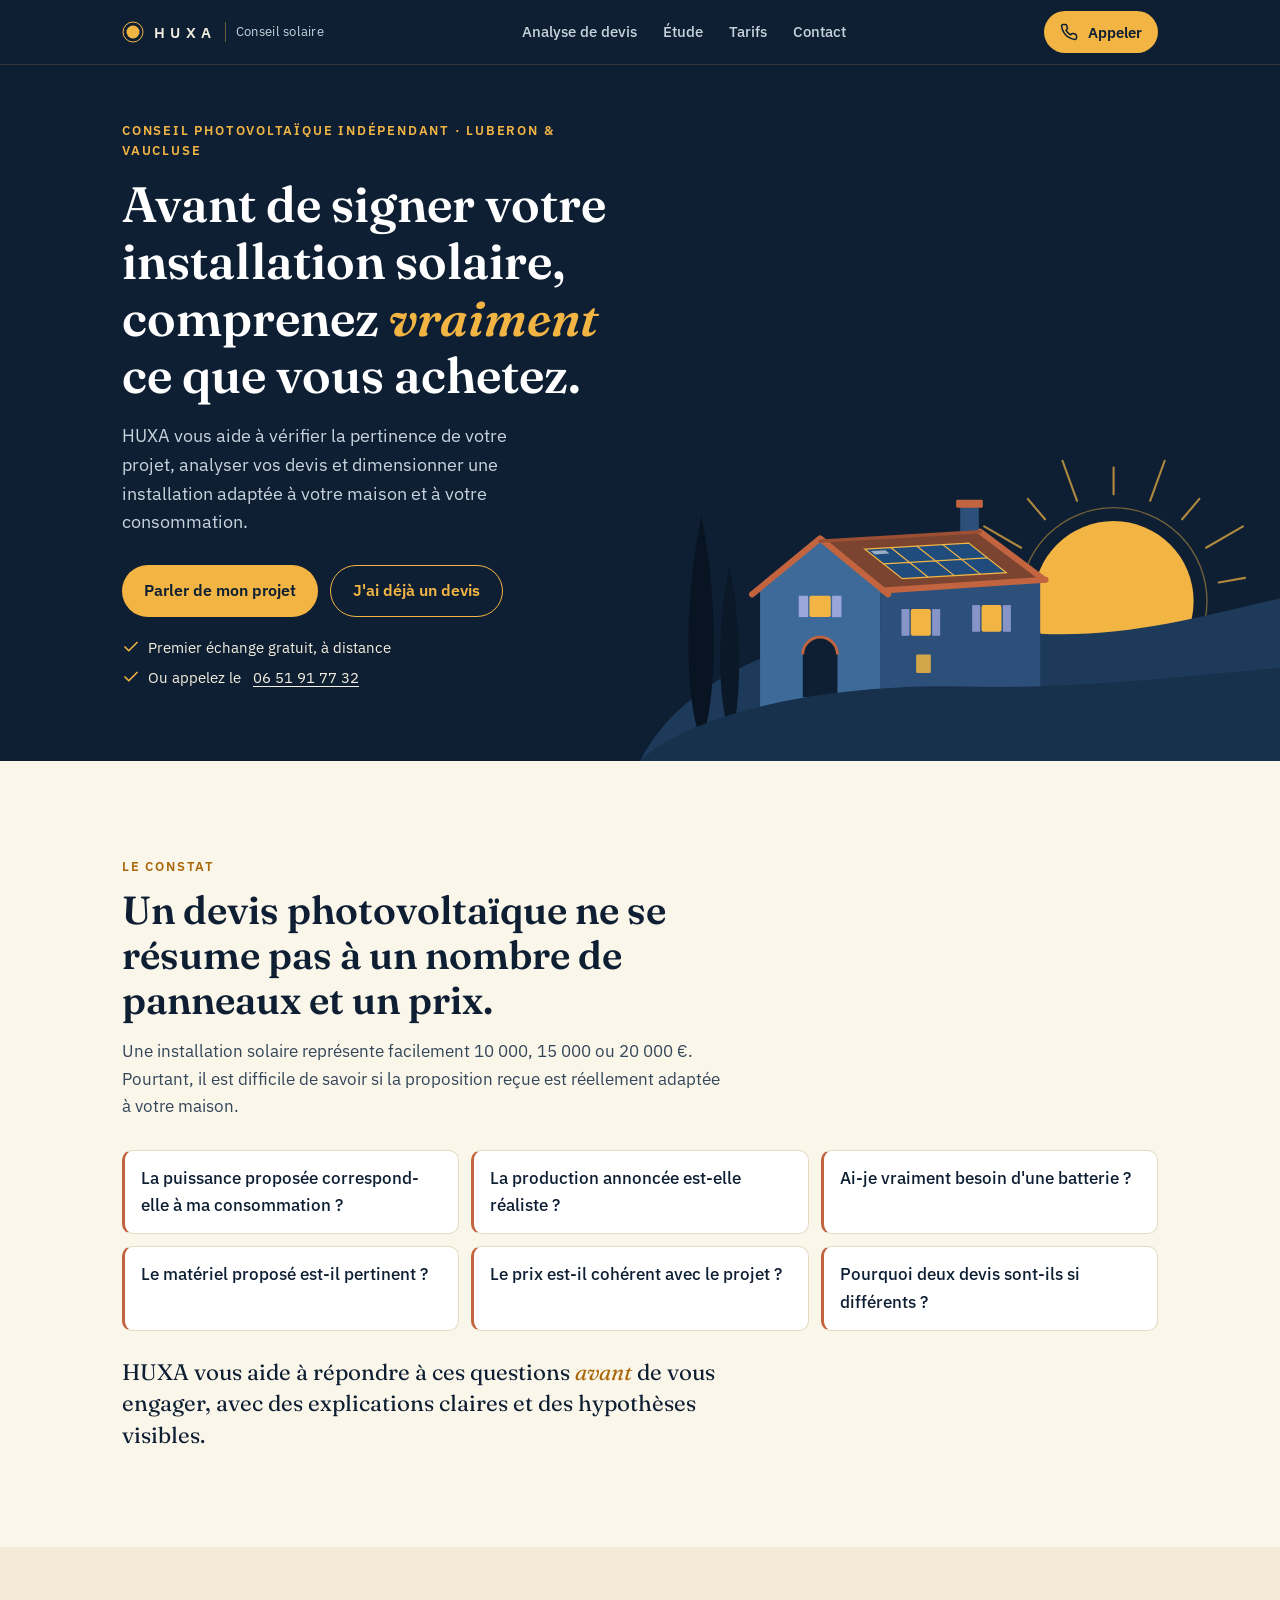
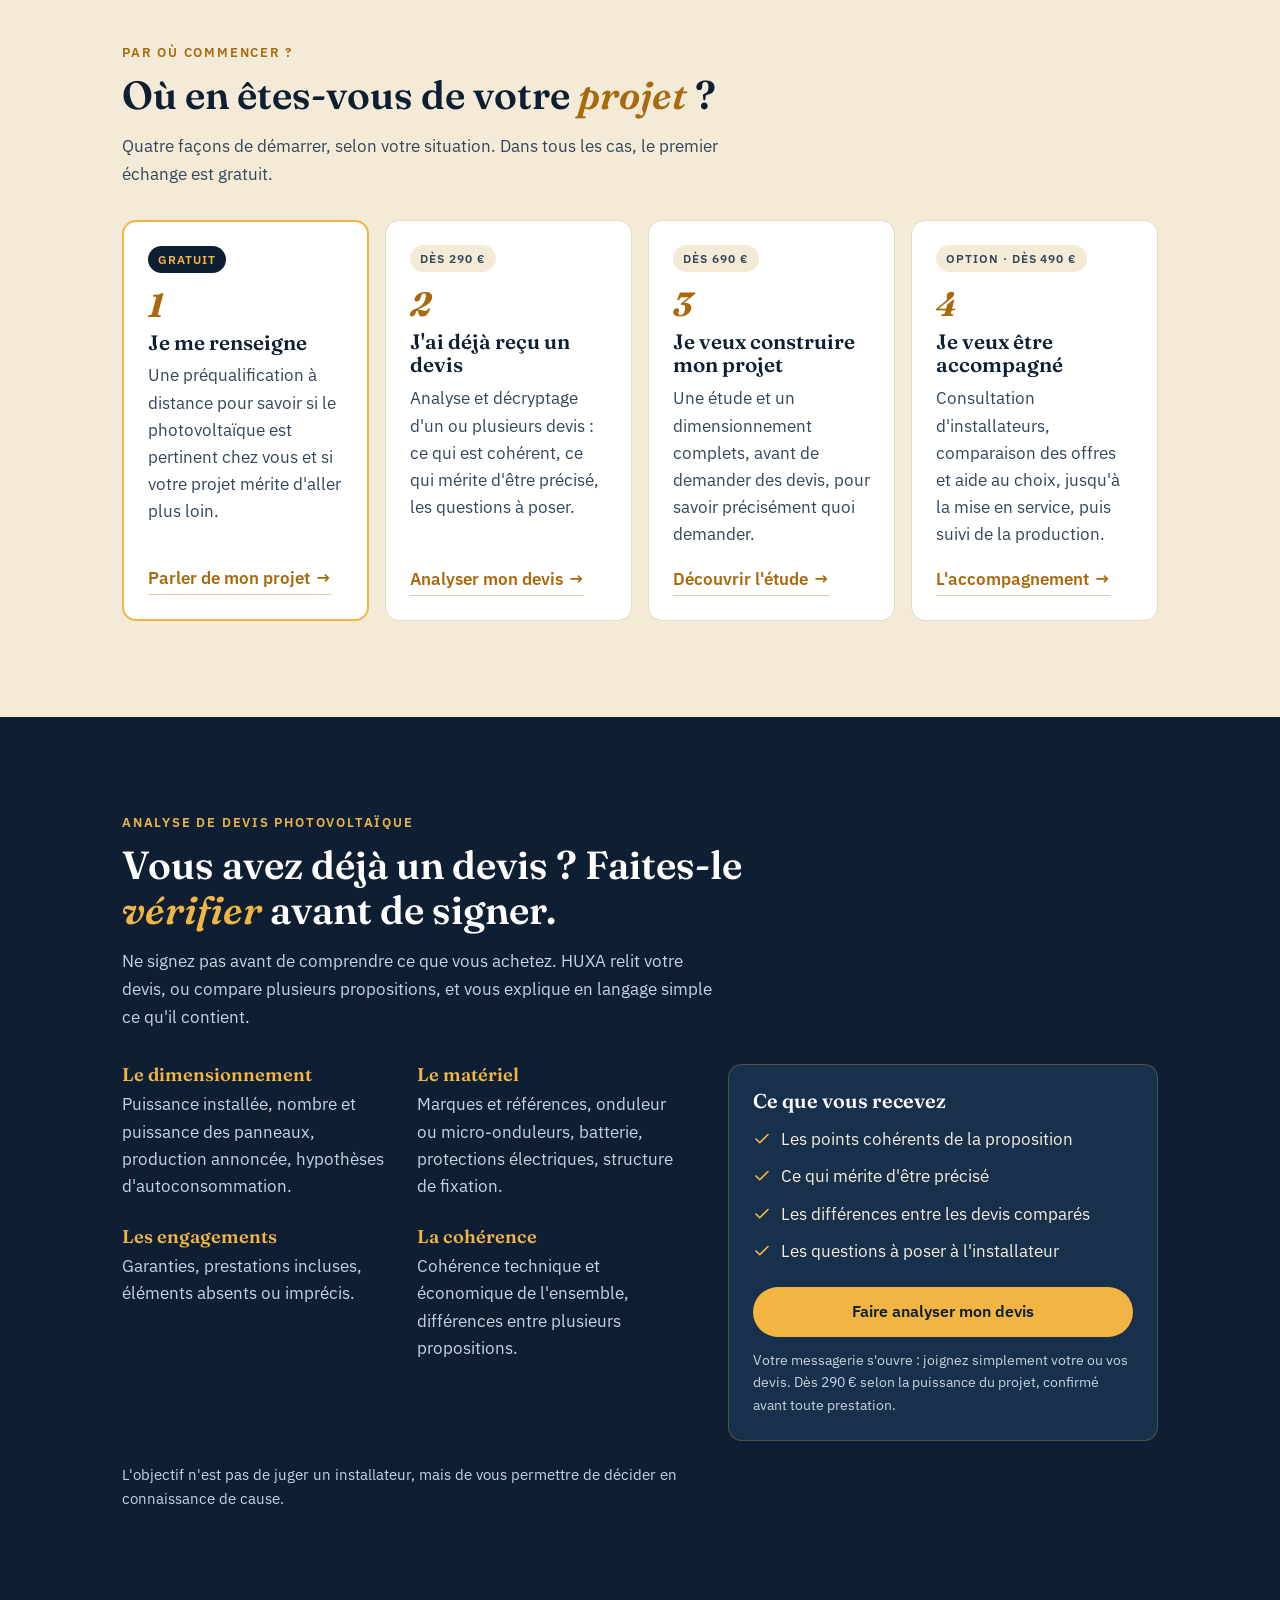
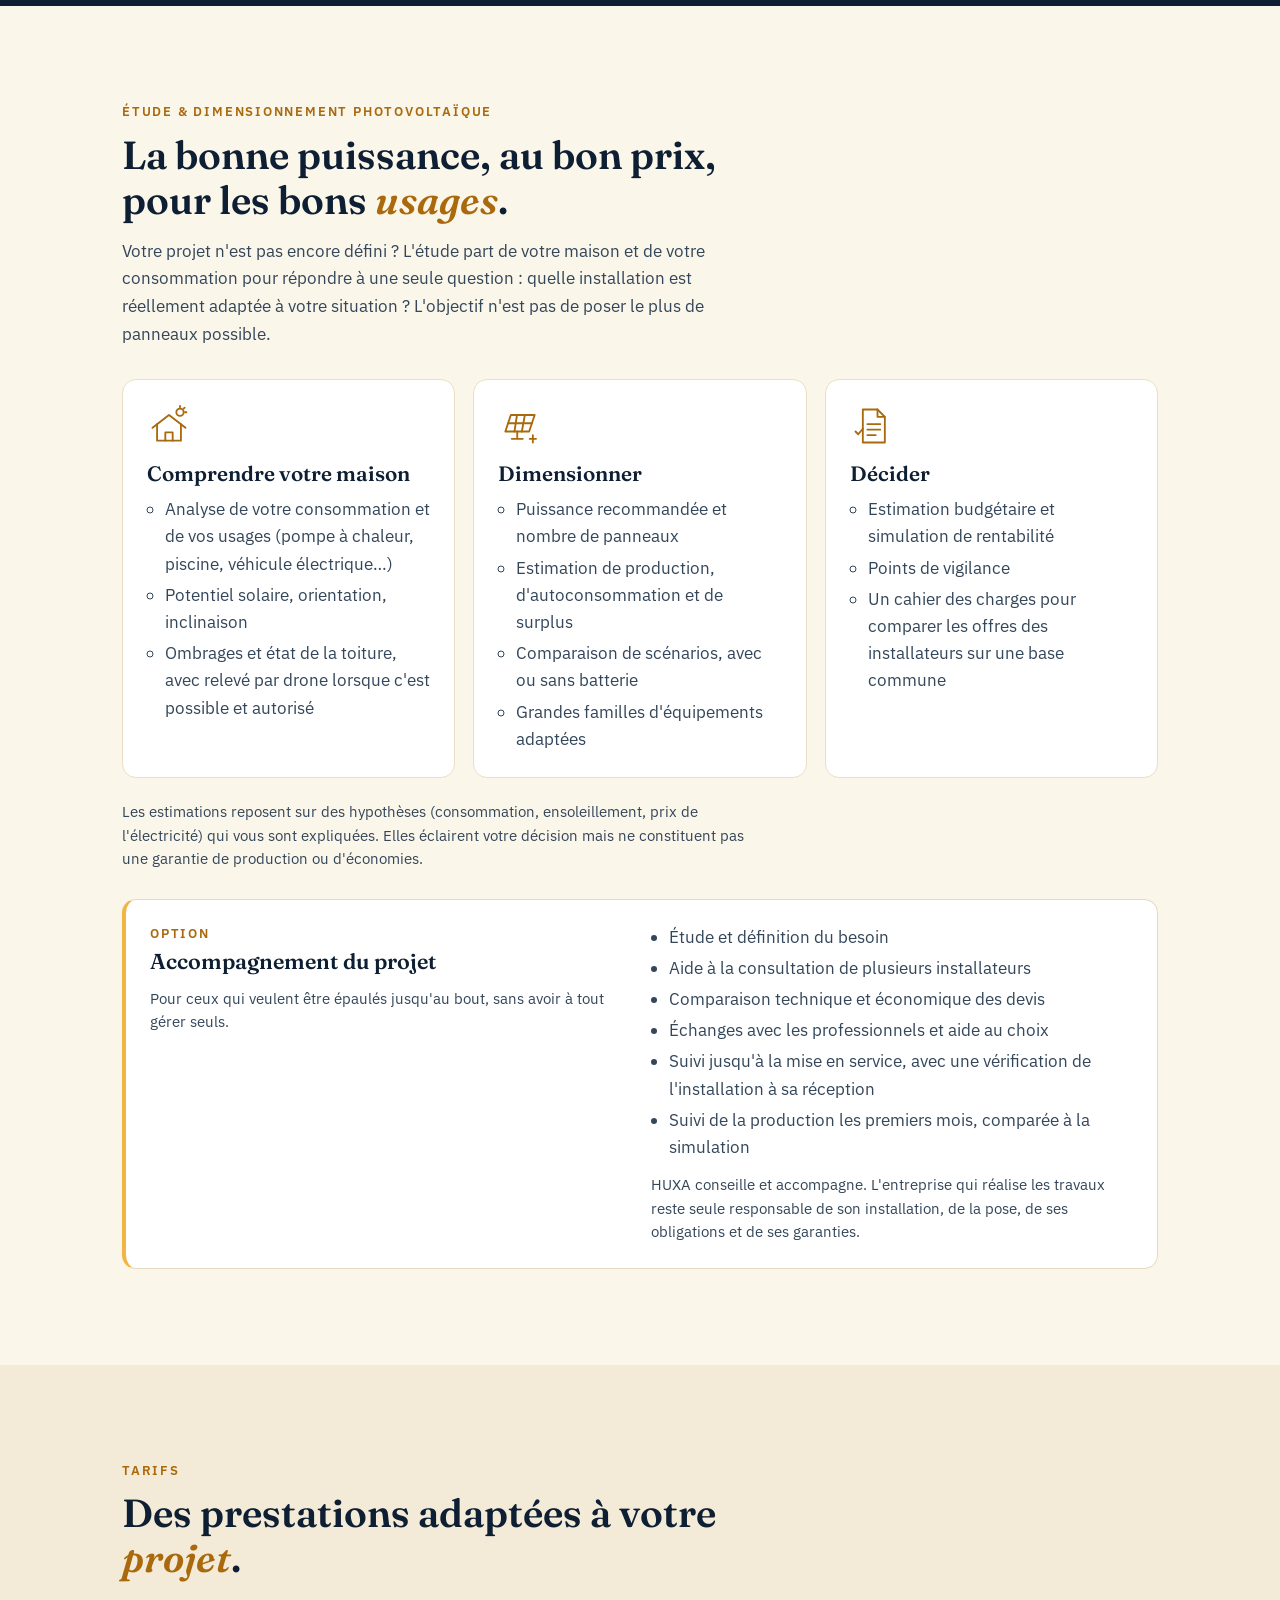
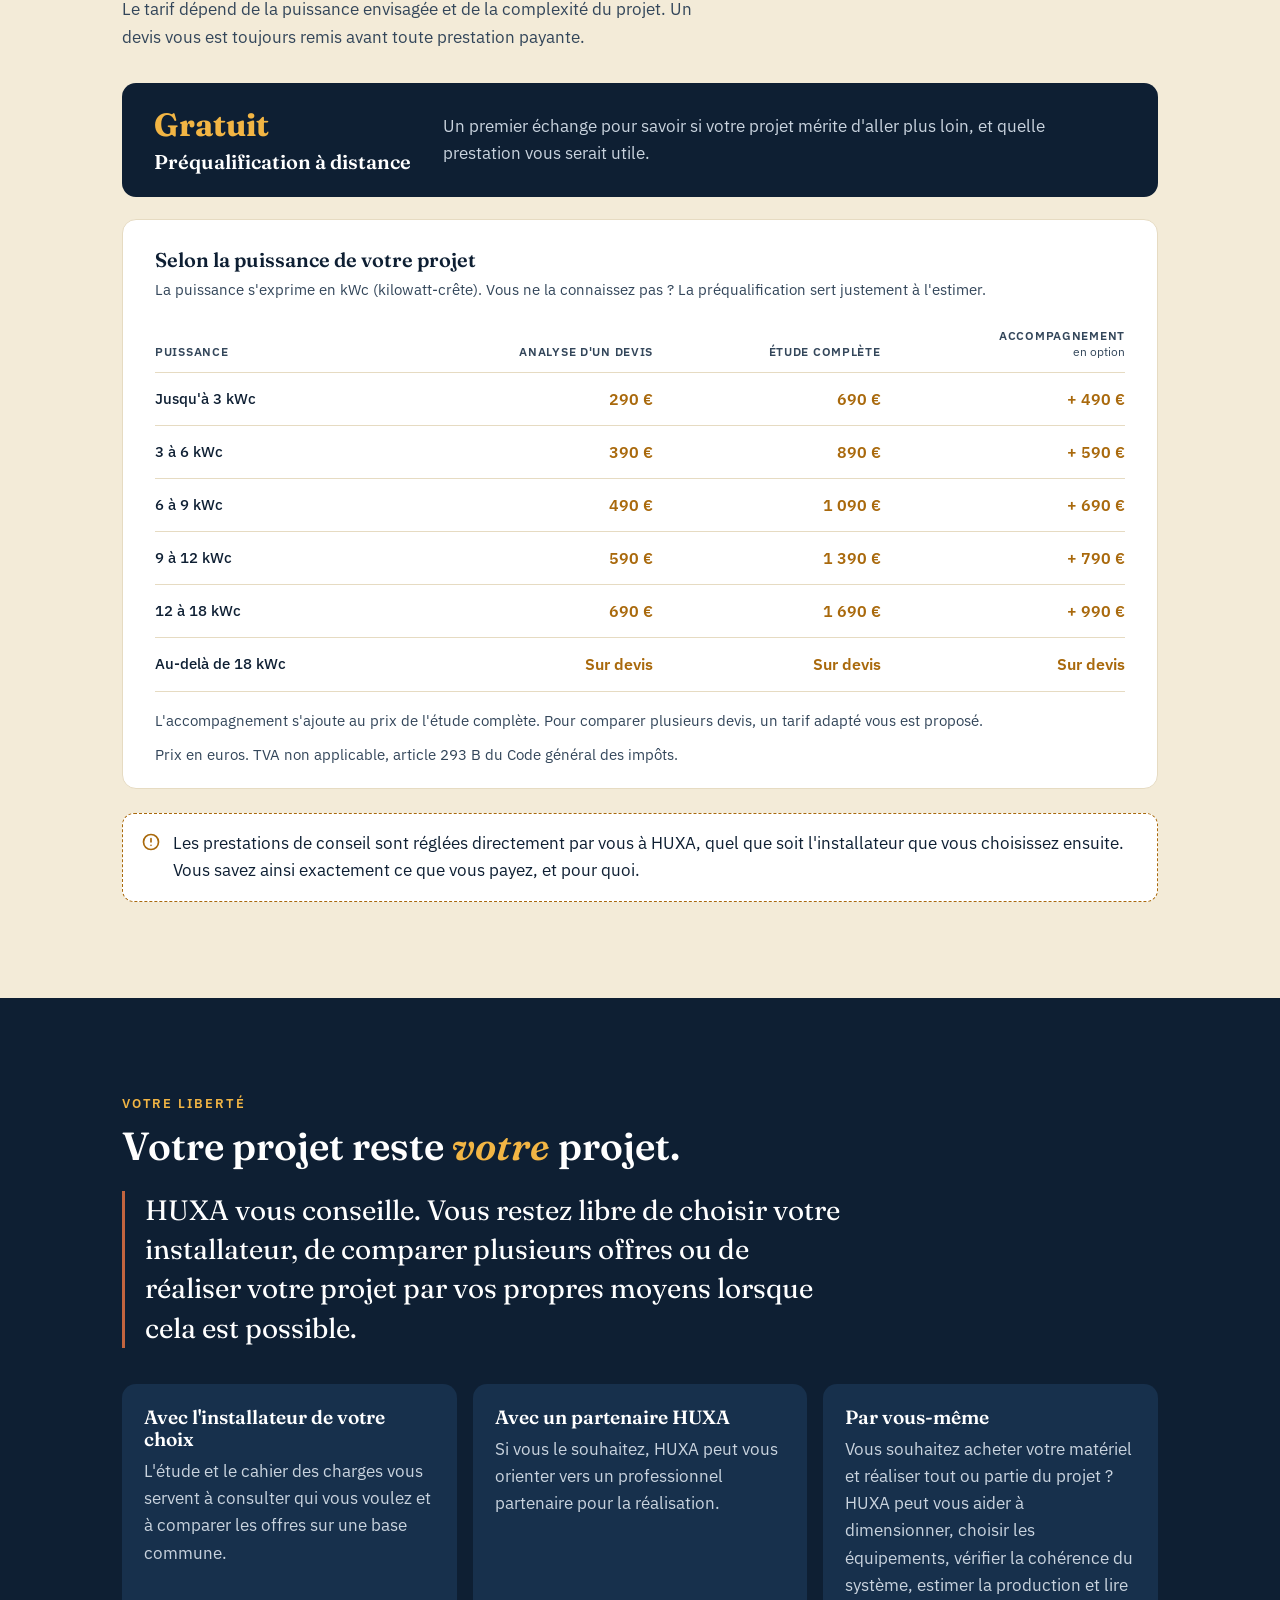
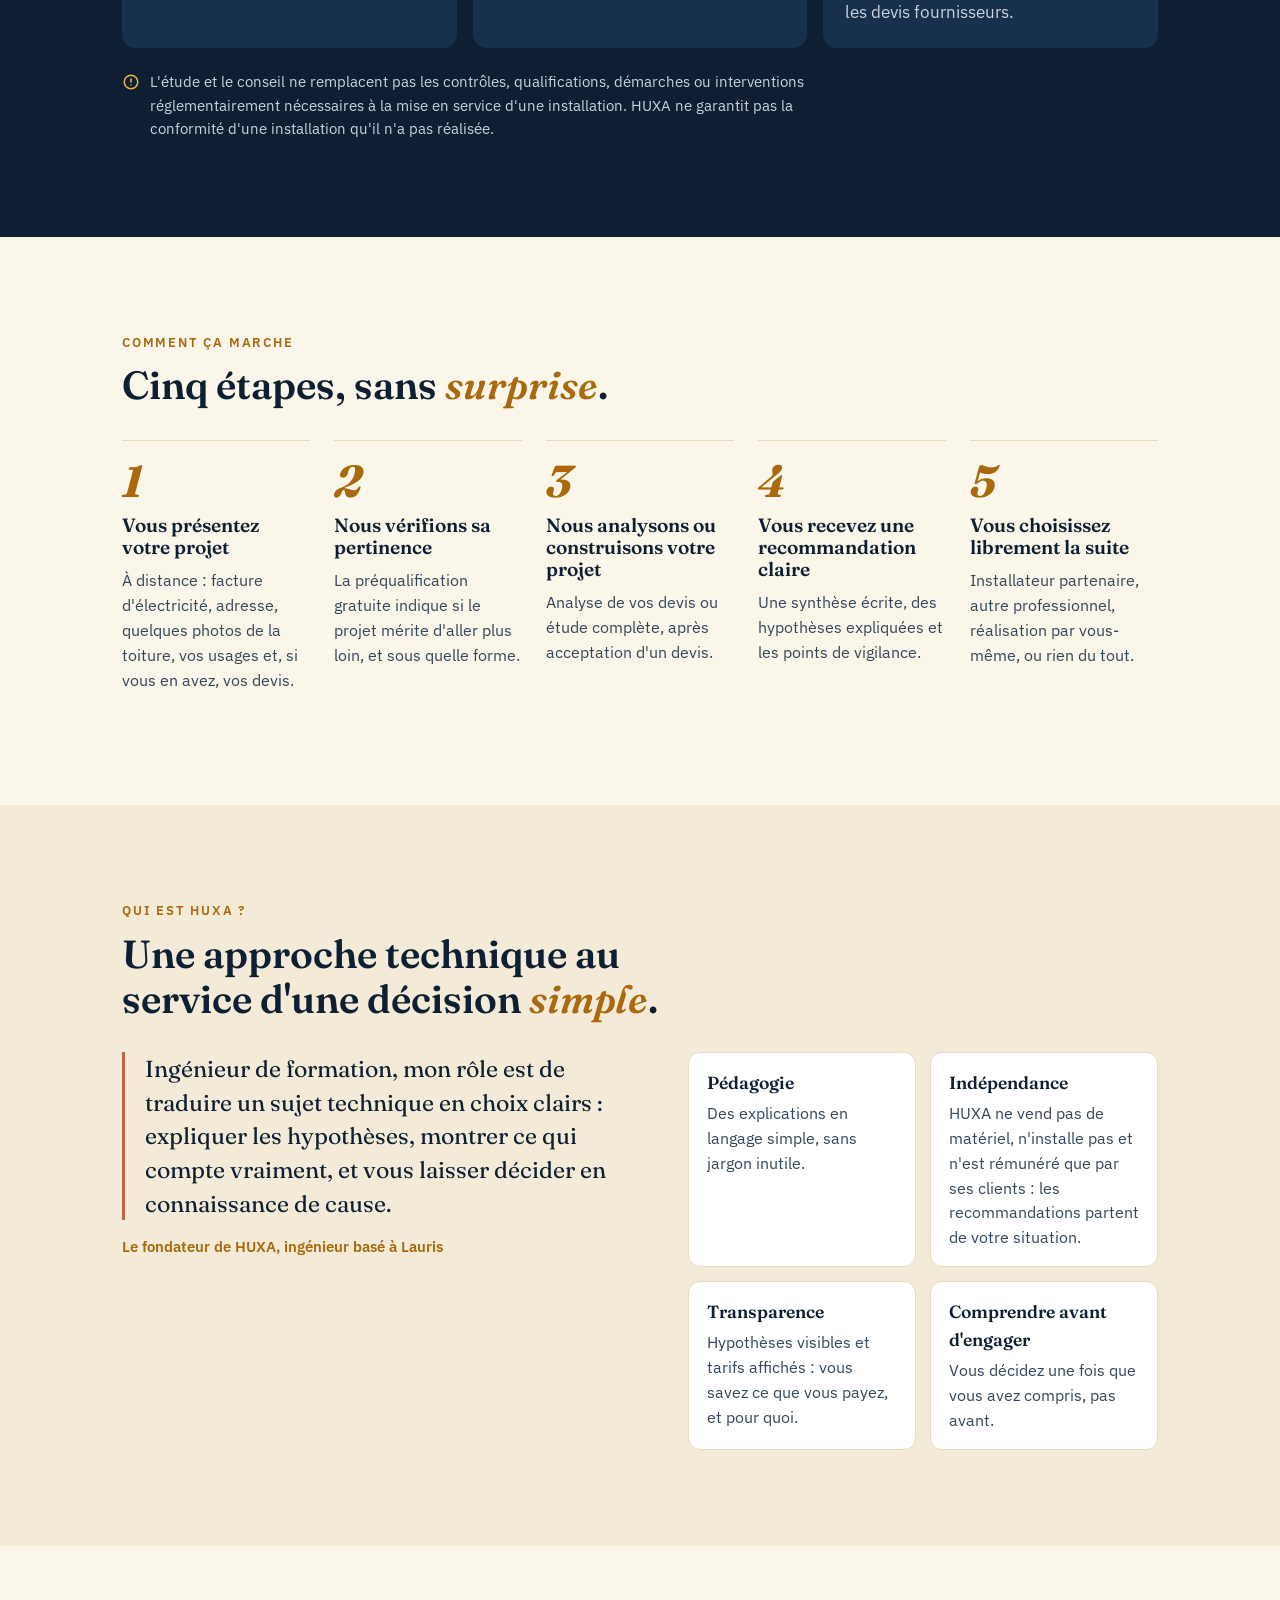
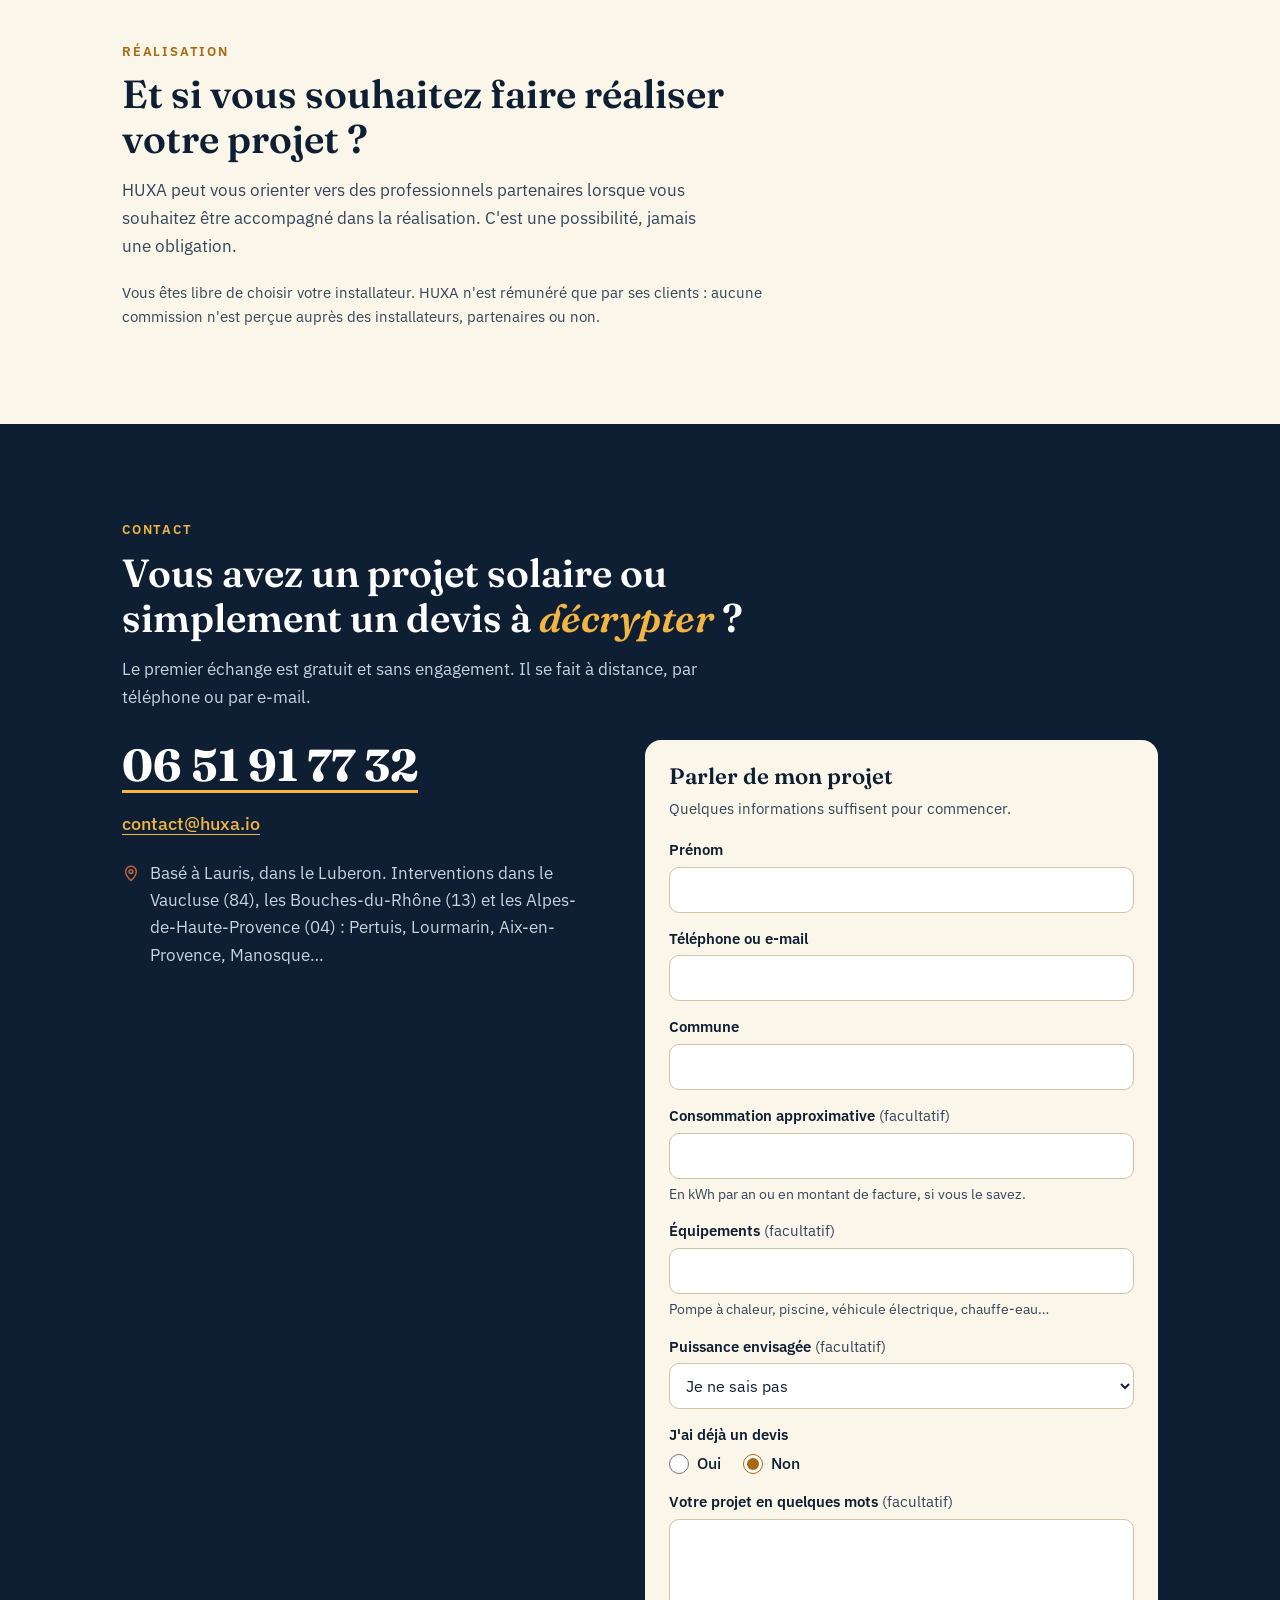
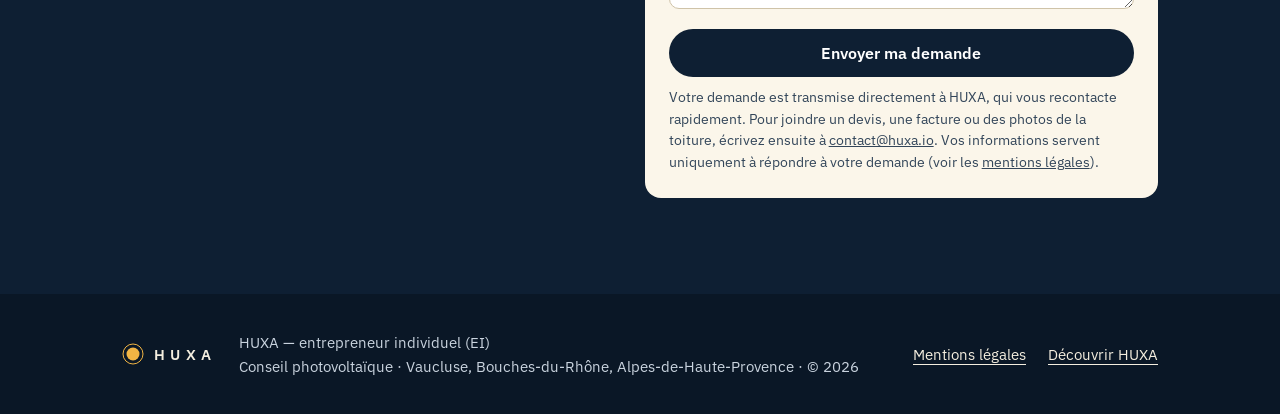
==== index.html @ 0a4c1384 "Landing : envoi direct du formulaire (Web3Forms) et statistiques de fréquentation (GoatCounter) Le f" ====
<!doctype html>
<html lang="fr">
<head>
<meta charset="utf-8">
<meta name="viewport" content="width=device-width, initial-scale=1">
<title>Conseil et étude photovoltaïque en Vaucluse, analyse de devis – HUXA</title>
<meta name="description" content="Avant de signer, faites vérifier votre projet solaire : analyse de devis photovoltaïque, étude et dimensionnement. Préqualification gratuite. Luberon, Vaucluse.">
<link rel="canonical" href="https://solaire.huxa.io/">
<meta name="theme-color" content="#0E1F33">
<link rel="icon" href="favicon.svg" type="image/svg+xml">
<meta property="og:type" content="website">
<meta property="og:title" content="Avant de signer votre installation solaire, comprenez ce que vous achetez – HUXA">
<meta property="og:description" content="Conseil photovoltaïque en Vaucluse, Bouches-du-Rhône et Alpes-de-Haute-Provence : préqualification gratuite à distance, analyse de devis, étude et dimensionnement, accompagnement.">
<meta property="og:url" content="https://solaire.huxa.io/">
<meta property="og:locale" content="fr_FR">
<meta property="og:site_name" content="HUXA">
<link rel="preconnect" href="https://fonts.googleapis.com">
<link rel="preconnect" href="https://fonts.gstatic.com" crossorigin>
<link rel="stylesheet" href="https://fonts.googleapis.com/css2?family=Fraunces:ital,opsz,wght@0,9..144,600;0,9..144,700;1,9..144,600;1,9..144,700&family=IBM+Plex+Sans:wght@400;500;600&display=swap">
<script type="application/ld+json">
{
  "@context": "https://schema.org",
  "@type": "ProfessionalService",
  "name": "HUXA – Conseil photovoltaïque",
  "description": "Conseil photovoltaïque pour les particuliers : préqualification gratuite à distance, analyse de devis, étude et dimensionnement d'installations solaires, accompagnement jusqu'au choix d'une solution. HUXA conseille et n'installe pas de matériel.",
  "url": "https://solaire.huxa.io/",
  "telephone": "+33651917732",
  "email": "contact@huxa.io",
  "address": { "@type": "PostalAddress", "addressLocality": "Lauris", "addressRegion": "Vaucluse", "addressCountry": "FR" },
  "areaServed": [
    { "@type": "AdministrativeArea", "name": "Vaucluse" },
    { "@type": "AdministrativeArea", "name": "Bouches-du-Rhône" },
    { "@type": "AdministrativeArea", "name": "Alpes-de-Haute-Provence" },
    { "@type": "Place", "name": "Luberon" },
    { "@type": "City", "name": "Lauris" },
    { "@type": "City", "name": "Pertuis" },
    { "@type": "City", "name": "Lourmarin" },
    { "@type": "City", "name": "Aix-en-Provence" },
    { "@type": "City", "name": "Manosque" }
  ],
  "knowsAbout": ["Photovoltaïque", "Dimensionnement photovoltaïque", "Analyse de devis photovoltaïque", "Autoconsommation solaire"],
  "hasOfferCatalog": {
    "@type": "OfferCatalog",
    "name": "Prestations de conseil photovoltaïque",
    "itemListElement": [
      { "@type": "Offer", "price": "0", "priceCurrency": "EUR", "itemOffered": { "@type": "Service", "name": "Préqualification à distance" } },
      { "@type": "Offer", "priceSpecification": { "@type": "PriceSpecification", "minPrice": "290", "priceCurrency": "EUR" }, "itemOffered": { "@type": "Service", "name": "Analyse de devis photovoltaïque" } },
      { "@type": "Offer", "priceSpecification": { "@type": "PriceSpecification", "minPrice": "690", "priceCurrency": "EUR" }, "itemOffered": { "@type": "Service", "name": "Étude et dimensionnement photovoltaïque" } },
      { "@type": "Offer", "priceSpecification": { "@type": "PriceSpecification", "minPrice": "490", "priceCurrency": "EUR" }, "itemOffered": { "@type": "Service", "name": "Accompagnement de projet photovoltaïque" } }
    ]
  }
}
</script>
<style>
:root{
  --nuit:#0E1F33;--nuit2:#0A1726;--colline:#17304C;--colline2:#1D3A5A;
  --or:#F2B544;--or-fonce:#A9690C;--creme:#FBF6EA;--sable:#F3EBD8;
  --texte:#0E1F33;--texte2:#33465A;--terre:#C2643F;
  --clair:#F4EEDF;--clair2:#C9D3DE;--bord:#E6DBC2;
  --serif:"Fraunces",Georgia,"Times New Roman",serif;
  --sans:"IBM Plex Sans",system-ui,-apple-system,"Segoe UI",Roboto,sans-serif;
  --max:1100px;
}
*,*::before,*::after{box-sizing:border-box}
html{-webkit-text-size-adjust:100%;scroll-behavior:smooth;scroll-padding-top:72px}
body{margin:0;background:var(--creme);color:var(--texte);font-family:var(--sans);font-size:1.0625rem;line-height:1.6}
h1,h2,h3{font-family:var(--serif);font-weight:600;line-height:1.15;margin:0}
em.or{font-style:italic;color:var(--or)}
em.or-f{font-style:italic;color:var(--or-fonce)}
p{margin:0}
a{color:inherit}
ul{margin:0}
:focus-visible{outline:3px solid var(--or);outline-offset:3px;border-radius:4px}
.clair :focus-visible,.sable :focus-visible{outline-color:var(--or-fonce)}
.wrap{width:100%;max-width:var(--max);margin:0 auto;padding:0 20px}
.skip{position:absolute;left:-999px;top:0;background:var(--or);color:var(--nuit);padding:10px 16px;z-index:10;font-weight:600}
.skip:focus{left:12px;top:12px}

/* Logo */
.logo{display:inline-flex;align-items:center;gap:10px;text-decoration:none;color:var(--clair)}
.logo svg{flex:none}
.logo b{font-family:var(--sans);font-weight:600;letter-spacing:.35em;font-size:.95rem;margin-right:-.35em}
.logo small{font-size:.8rem;color:var(--clair2);letter-spacing:.02em;padding-left:10px;margin-left:4px;border-left:1px solid rgba(242,181,68,.4)}

/* Boutons */
.btn{display:inline-flex;align-items:center;justify-content:center;gap:10px;min-height:48px;padding:12px 22px;border-radius:999px;font-weight:600;text-decoration:none;font-size:1rem;border:0;font-family:inherit;cursor:pointer;transition:background-color .2s,color .2s}
.btn svg{flex:none}
.btn-or{background:var(--or);color:var(--nuit)}
.btn-or:hover{background:#F7C76A}
.btn-contour{border:1.5px solid var(--or);color:var(--or);background:transparent}
.btn-contour:hover{background:rgba(242,181,68,.12)}
.btn-nuit{background:var(--nuit);color:#fff}
.btn-nuit:hover{background:var(--colline2)}
.btn-petit{min-height:42px;padding:8px 16px;font-size:.95rem}
.lien{display:inline-flex;align-items:center;gap:6px;font-weight:600;color:var(--or-fonce);text-decoration:none;border-bottom:1.5px solid rgba(169,105,12,.35);padding-bottom:1px}
.lien:hover{border-bottom-color:var(--or-fonce)}

/* En-tête */
.entete{background:var(--nuit);position:sticky;top:0;z-index:5;border-bottom:1px solid rgba(242,181,68,.15)}
.entete .wrap{display:flex;align-items:center;justify-content:space-between;gap:12px;min-height:64px}
.nav{display:none}
.nav ul{list-style:none;padding:0;display:flex;gap:26px}
.nav a{color:var(--clair2);text-decoration:none;font-size:.95rem;font-weight:500}
.nav a:hover{color:var(--or)}

/* Hero */
.hero{background:var(--nuit);color:var(--clair);overflow:hidden;padding:0}
.hero .wrap{display:grid;gap:28px;padding-top:36px}
.surtitre{font-size:.8rem;font-weight:600;letter-spacing:.14em;text-transform:uppercase;color:var(--or)}
.hero h1{font-size:clamp(1.95rem,7.4vw,3.1rem);margin-top:14px;color:#fff;max-width:20ch}
.hero .sous{margin-top:18px;font-size:1.125rem;color:var(--clair2);max-width:40ch}
.actions{display:flex;flex-direction:column;gap:12px;margin-top:28px}
.rassure{list-style:none;padding:0;margin-top:18px;display:flex;flex-wrap:wrap;gap:6px 20px;font-size:.95rem;color:var(--clair)}
.rassure li{display:flex;align-items:center;gap:8px}
.rassure a{color:var(--clair);text-underline-offset:3px}
.illu{margin:0 -20px;line-height:0}
.illu svg{width:100%;height:auto;display:block}

/* Sections */
section{padding:64px 0}
.clair{background:var(--creme);color:var(--texte)}
.sable{background:var(--sable);color:var(--texte)}
.sombre{background:var(--nuit);color:var(--clair)}
.etiquette{font-size:.8rem;font-weight:600;letter-spacing:.14em;text-transform:uppercase;color:var(--or-fonce)}
.sombre .etiquette{color:var(--or)}
h2{font-size:clamp(1.7rem,5.8vw,2.45rem);margin-top:10px;max-width:24ch}
.sombre h2{color:#fff}
.intro{color:var(--texte2);margin-top:14px;max-width:60ch;font-size:1.08rem}
.sombre .intro{color:var(--clair2)}
.note{margin-top:22px;font-size:.92rem;color:var(--texte2);max-width:72ch}
.sombre .note{color:var(--clair2)}

/* Constat */
.questions{list-style:none;padding:0;display:grid;gap:12px;margin-top:30px}
.questions li{background:#fff;border:1px solid var(--bord);border-left:3px solid var(--terre);border-radius:10px;padding:14px 16px;font-weight:500}
.chute{margin-top:26px;font-family:var(--serif);font-size:clamp(1.15rem,4vw,1.4rem);line-height:1.4;max-width:46ch}

/* Portes d'entrée */
.portes{list-style:none;padding:0;display:grid;gap:16px;margin-top:32px}
.porte{display:flex;flex-direction:column;background:#fff;border:1px solid var(--bord);border-radius:14px;padding:24px}
.porte .tag{align-self:flex-start;font-size:.75rem;font-weight:600;letter-spacing:.08em;text-transform:uppercase;padding:4px 10px;border-radius:999px;background:var(--sable);color:var(--texte2)}
.porte .tag.gratuit{background:var(--nuit);color:var(--or)}
.porte .num{font-family:var(--serif);font-style:italic;font-weight:700;font-size:2.1rem;line-height:1;color:var(--or-fonce);margin-top:16px}
.porte h3{font-size:1.3rem;margin-top:8px}
.porte p{color:var(--texte2);margin-top:8px;flex:1}
.porte .lien{margin-top:18px;align-self:flex-start}
.porte.phare{border:2px solid var(--or)}

/* Analyse de devis */
.devis-grille{display:grid;gap:28px;margin-top:34px}
.groupes{display:grid;gap:22px}
.groupe h3{font-size:1.15rem;color:var(--or)}
.groupe p{color:var(--clair2);margin-top:6px}
.recu{background:var(--colline);border:1px solid rgba(242,181,68,.25);border-radius:14px;padding:24px}
.recu h3{font-size:1.25rem;color:#fff}
.coches{list-style:none;padding:0;margin-top:14px;display:grid;gap:10px}
.coches li{display:flex;gap:10px;align-items:flex-start}
.coches svg{flex:none;margin-top:4px}
.recu .btn{margin-top:22px;width:100%}
.recu .petit{margin-top:12px;font-size:.88rem;color:var(--clair2)}

/* Étude */
.cartes{display:grid;gap:18px;margin-top:32px;padding:0;list-style:none}
.carte{background:#fff;border:1px solid #EADFC6;border-radius:14px;padding:24px}
.carte svg{display:block}
.carte h3{font-size:1.3rem;margin-top:14px}
.carte ul{padding-left:18px;margin-top:10px;color:var(--texte2)}
.carte li+li{margin-top:4px}
.option{margin-top:28px;display:grid;gap:18px;background:#fff;border:1px solid var(--bord);border-left:4px solid var(--or);border-radius:14px;padding:24px}
.option h3{font-size:1.35rem;margin-top:6px}
.option ul{padding-left:18px;color:var(--texte2)}
.option li+li{margin-top:4px}
.option .resp{font-size:.92rem;color:var(--texte2);margin-top:12px}

/* Tarifs */
.tarifs{display:grid;gap:22px;margin-top:32px}
.gratuit-bloc{display:grid;gap:8px;background:var(--nuit);color:var(--clair);border-radius:14px;padding:24px}
.gratuit-bloc .prix{font-family:var(--serif);font-size:2rem;font-weight:700;color:var(--or);line-height:1.1}
.gratuit-bloc h3{font-size:1.25rem;color:#fff;margin-top:8px}
.gratuit-bloc p{color:var(--clair2)}
.gratuit-bloc p.prix{color:var(--or)}
.grille{background:#fff;border:1px solid var(--bord);border-radius:14px;padding:22px 22px 18px}
.grille h3{font-size:1.25rem}
.grille .sous-t{color:var(--texte2);margin-top:6px;font-size:.95rem}
table{width:100%;border-collapse:collapse;margin-top:14px;font-size:.98rem}
th,td{text-align:right;padding:11px 6px;border-bottom:1px solid var(--bord);vertical-align:top}
thead th{font-size:.74rem;letter-spacing:.06em;text-transform:uppercase;color:var(--texte2);font-weight:600;line-height:1.3;vertical-align:bottom}
th:first-child{text-align:left;padding-left:0}
td:last-child,th:last-child{padding-right:0}
tbody th{font-weight:500;font-size:.95rem}
td{font-weight:600;color:var(--or-fonce);white-space:nowrap}
.th-sous{display:block;font-weight:400;text-transform:none;letter-spacing:0}
.table-scroll{overflow-x:auto}
.tarifs>*{min-width:0}
@media (max-width:599px){
  .grille{padding:20px 14px 16px}
  table{font-size:.9rem}
  th,td{padding:10px 3px}
  thead th{font-size:.66rem;letter-spacing:.03em}
  tbody th{font-size:.88rem}
}
.autres{display:grid;gap:10px;margin-top:16px;font-size:.95rem;color:var(--texte2)}
.autres strong{color:var(--texte)}
.sr{position:absolute;width:1px;height:1px;overflow:hidden;clip:rect(0 0 0 0);white-space:nowrap}
.deduction{display:flex;gap:12px;align-items:flex-start;margin-top:24px;padding:16px 18px;border-radius:12px;background:#fff;border:1px dashed var(--or-fonce);color:var(--texte)}
.deduction svg{flex:none;margin-top:2px}

/* Liberté */
.manifeste{margin-top:22px;font-family:var(--serif);font-size:clamp(1.3rem,4.8vw,1.75rem);line-height:1.4;color:#fff;max-width:40ch;padding-left:20px;border-left:3px solid var(--terre)}
.chemins{list-style:none;padding:0;display:grid;gap:16px;margin-top:36px}
.chemin{background:var(--colline);border-radius:14px;padding:22px}
.chemin h3{font-size:1.2rem;color:#fff}
.chemin p{color:var(--clair2);margin-top:8px}
.prudence{display:flex;gap:10px;align-items:flex-start;margin-top:22px;font-size:.92rem;color:var(--clair2);max-width:80ch}
.prudence svg{flex:none;margin-top:3px}

/* Étapes */
.etapes{display:grid;gap:24px;margin-top:32px;padding:0;list-style:none}
.etape{display:grid;align-content:start;grid-template-columns:52px 1fr;gap:6px 14px;align-items:baseline;padding-top:18px;border-top:1px solid var(--bord)}
.etape .num{font-family:var(--serif);font-style:italic;font-weight:700;font-size:2.8rem;line-height:1;color:var(--or-fonce)}
.etape h3{font-size:1.2rem}
.etape p{grid-column:2;color:var(--texte2)}

/* Qui */
.qui-grille{display:grid;gap:30px;margin-top:30px}
.qui blockquote{margin:0;padding-left:20px;border-left:3px solid var(--terre)}
.qui blockquote p{font-family:var(--serif);font-size:clamp(1.15rem,4.4vw,1.45rem);line-height:1.45}
.qui figure{margin:0}
.qui figcaption{margin-top:14px;color:var(--or-fonce);font-weight:600;font-size:.95rem}
.valeurs{list-style:none;padding:0;display:grid;gap:14px}
.valeurs li{background:#fff;border:1px solid var(--bord);border-radius:12px;padding:16px 18px}
.valeurs strong{display:block;font-family:var(--serif);font-size:1.1rem;font-weight:600}
.valeurs span{display:block;color:var(--texte2);margin-top:4px;font-size:.97rem}

/* Partenaires */

/* Contact */
.contact-grille{display:grid;gap:34px;margin-top:30px}
.coord .tel{display:inline-block;font-family:var(--serif);font-weight:700;font-size:clamp(2rem,9vw,2.8rem);color:#fff;text-decoration:none;line-height:1.1;border-bottom:3px solid var(--or)}
.coord .tel:hover{color:var(--or)}
.coord .mail{display:inline-block;margin-top:16px;font-size:1.15rem;font-weight:500;color:var(--or);text-underline-offset:4px}
.coord .lieu{display:flex;gap:10px;align-items:flex-start;margin-top:22px;color:var(--clair2)}
.coord .lieu svg{flex:none;margin-top:4px}
.formulaire{background:var(--creme);color:var(--texte);border-radius:16px;padding:24px}
.formulaire h3{font-size:1.4rem}
.formulaire .aide{color:var(--texte2);font-size:.95rem;margin-top:6px}
.champs{display:grid;gap:14px;margin-top:18px}
.champ{display:grid;gap:5px}
.champ label,.champ legend{font-size:.92rem;font-weight:600}
.champ .opt{font-weight:400;color:var(--texte2)}
.aide-champ{font-size:.85rem;color:var(--texte2)}
.champ input[type=text],.champ select,.champ textarea{width:100%;min-height:46px;padding:10px 12px;border:1.5px solid #CFC3A8;border-radius:10px;background:#fff;font:1rem var(--sans);color:var(--texte)}
.champ textarea{min-height:90px;resize:vertical}
.champ input:focus,.champ select:focus,.champ textarea:focus{outline:3px solid var(--or-fonce);outline-offset:1px;border-color:var(--or-fonce)}
fieldset.champ{border:0;padding:0;margin:0}
fieldset.champ legend{padding:0}
.formulaire :focus-visible{outline-color:var(--or-fonce)}
.radios{display:flex;gap:22px;margin-top:4px}
.radios label{display:flex;align-items:center;gap:8px;font-weight:500;font-size:1rem}
.radios input{width:20px;height:20px;accent-color:var(--or-fonce);margin:0}
.formulaire .btn{width:100%;margin-top:6px}
.formulaire .petit{font-size:.85rem;color:var(--texte2);margin-top:10px}
.formulaire .piege{position:absolute;left:-9999px;width:1px;height:1px;overflow:hidden}
.formulaire .statut{margin-top:12px;font-size:.95rem;font-weight:500}
.formulaire .statut:empty{display:none}
.formulaire .statut.ok{padding:12px 14px;border-radius:10px;background:#E6F0E2;color:#24451C}
.formulaire .statut.erreur{padding:12px 14px;border-radius:10px;background:#F6E1D8;color:#7A2E14}
.formulaire .statut a{color:inherit}

/* Pied */
.pied{background:var(--nuit2);color:var(--clair2);padding:36px 0;font-size:.95rem}
.pied .wrap{display:grid;gap:16px}
.pied nav ul{list-style:none;margin:0;padding:0;display:flex;flex-wrap:wrap;gap:8px 22px}
.pied nav a{color:var(--clair);text-underline-offset:4px}
.pied nav a:hover{color:var(--or)}

/* Tablette */
@media (min-width:600px){
  .wrap{padding:0 32px}
  .actions{flex-direction:row;flex-wrap:wrap}
  .illu{margin:0 -32px}
  .questions{grid-template-columns:1fr 1fr}
  .portes{grid-template-columns:1fr 1fr}
  .cartes{grid-template-columns:repeat(3,1fr)}
  .chemins{grid-template-columns:repeat(3,1fr)}
  .valeurs{grid-template-columns:1fr 1fr}
  .option{grid-template-columns:1fr 1fr;align-items:start}
}
@media (min-width:600px) and (max-width:899px){
  .cartes{grid-template-columns:1fr 1fr}
  .cartes .carte:last-child{grid-column:1 / -1}
  .chemins{grid-template-columns:1fr}
}
/* Desktop */
@media (min-width:900px){
  section{padding:96px 0}
  .nav{display:block}
  .hero .wrap{grid-template-columns:1fr 1.05fr;align-items:end;gap:24px;padding-top:56px}
  .hero .texte{padding-bottom:72px}
  .illu{margin:0 calc(-1 * max(32px, (100vw - var(--max)) / 2 + 32px)) 0 0}
  .questions{grid-template-columns:repeat(3,1fr)}
  .portes{grid-template-columns:repeat(4,1fr)}
  .devis-grille{grid-template-columns:1.3fr 1fr;gap:48px;align-items:start}
  .groupes{grid-template-columns:1fr 1fr;gap:26px 32px}
  .gratuit-bloc{grid-template-columns:auto 1fr;gap:32px;align-items:center;padding:24px 32px}
  .grille{padding:28px 32px 22px}
  table{font-size:1.02rem}
  th,td{padding:13px 10px}
  .etapes{grid-template-columns:repeat(5,1fr);gap:24px}
  .etape{grid-template-columns:1fr;gap:10px}
  .etape p{grid-column:1;font-size:.97rem}
  .qui-grille{grid-template-columns:1.1fr 1fr;gap:48px;align-items:start}
  .contact-grille{grid-template-columns:1fr 1.1fr;gap:56px;align-items:start}
  .pied .wrap{grid-template-columns:auto 1fr auto;align-items:center;gap:28px}
}
@media (max-width:380px){
  .logo{gap:8px}
  .logo small{font-size:.72rem;padding-left:8px;margin-left:2px}
  .entete .btn{padding:8px 14px}
}
@media (prefers-reduced-motion:reduce){
  html{scroll-behavior:auto}
  *,*::before,*::after{transition:none!important;animation:none!important}
}
</style>
</head>
<body>
<a class="skip" href="#contenu">Aller au contenu</a>

<header class="entete">
  <div class="wrap">
    <a class="logo" href="./" aria-label="HUXA, conseil solaire — accueil">
      <svg width="22" height="22" viewBox="0 0 22 22" aria-hidden="true" focusable="false"><circle cx="11" cy="11" r="10" fill="none" stroke="#F2B544" stroke-width="1"/><circle cx="11" cy="11" r="6.5" fill="#F2B544"/></svg>
      <b>HUXA</b><small>Conseil solaire</small>
    </a>
    <nav class="nav" aria-label="Navigation principale">
      <ul>
        <li><a href="#devis">Analyse de devis</a></li>
        <li><a href="#etude">Étude</a></li>
        <li><a href="#tarifs">Tarifs</a></li>
        <li><a href="#contact">Contact</a></li>
      </ul>
    </nav>
    <a class="btn btn-or btn-petit" href="tel:+33651917732" data-goatcounter-click="clic-telephone" aria-label="Appeler le 06 51 91 77 32">
      <svg width="18" height="18" viewBox="0 0 24 24" fill="none" stroke="currentColor" stroke-width="2" stroke-linecap="round" stroke-linejoin="round" aria-hidden="true" focusable="false"><path d="M22 16.9v3a2 2 0 0 1-2.2 2 19.8 19.8 0 0 1-8.6-3.1 19.5 19.5 0 0 1-6-6A19.8 19.8 0 0 1 2.1 4.2 2 2 0 0 1 4.1 2h3a2 2 0 0 1 2 1.7c.1.9.4 1.8.7 2.7a2 2 0 0 1-.5 2.1L8 9.8a16 16 0 0 0 6 6l1.3-1.3a2 2 0 0 1 2.1-.4c.9.3 1.8.6 2.7.7a2 2 0 0 1 1.7 2z"/></svg>
      Appeler
    </a>
  </div>
</header>

<main id="contenu">

  <!-- 1. HERO -->
  <section class="hero" aria-labelledby="titre-hero">
    <div class="wrap">
      <div class="texte">
        <p class="surtitre">Conseil photovoltaïque indépendant · Luberon &amp; Vaucluse</p>
        <h1 id="titre-hero">Avant de signer votre installation solaire, comprenez <em class="or">vraiment</em> ce que vous achetez.</h1>
        <p class="sous">HUXA vous aide à vérifier la pertinence de votre projet, analyser vos devis et dimensionner une installation adaptée à votre maison et à votre consommation.</p>
        <div class="actions">
          <a class="btn btn-or" href="#contact">Parler de mon projet</a>
          <a class="btn btn-contour" href="#devis">J'ai déjà un devis</a>
        </div>
        <ul class="rassure">
          <li><svg width="18" height="18" viewBox="0 0 24 24" fill="none" stroke="#F2B544" stroke-width="2.2" stroke-linecap="round" stroke-linejoin="round" aria-hidden="true" focusable="false"><path d="M20 6 9 17l-5-5"/></svg>Premier échange gratuit, à distance</li>
          <li><svg width="18" height="18" viewBox="0 0 24 24" fill="none" stroke="#F2B544" stroke-width="2.2" stroke-linecap="round" stroke-linejoin="round" aria-hidden="true" focusable="false"><path d="M20 6 9 17l-5-5"/></svg>Ou appelez le&nbsp;<a href="tel:+33651917732" data-goatcounter-click="clic-telephone">06 51 91 77 32</a></li>
        </ul>
      </div>

      <div class="illu">
        <svg viewBox="40 120 480 240" role="img" aria-labelledby="illu-titre" preserveAspectRatio="xMidYMax meet">
          <title id="illu-titre">Un mas provençal équipé de panneaux solaires sur une colline, entre deux cyprès, au coucher du soleil</title>
          <!-- Rayons -->
          <g stroke="#F2B544" stroke-width="1.6" stroke-linecap="round" opacity=".7">
            <line x1="325.7" y1="200" x2="298" y2="184"/>
            <line x1="343.6" y1="178.7" x2="330.7" y2="163.4"/>
            <line x1="367.6" y1="164.8" x2="356.7" y2="134.8"/>
            <line x1="395" y1="160" x2="395" y2="140"/>
            <line x1="422.4" y1="164.8" x2="433.3" y2="134.8"/>
            <line x1="446.4" y1="178.7" x2="459.3" y2="163.4"/>
            <line x1="464.3" y1="200" x2="492" y2="184"/>
            <line x1="473.8" y1="226.1" x2="493.5" y2="222.6"/>
          </g>
          <!-- Soleil -->
          <circle cx="395" cy="240" r="70" fill="none" stroke="#F2B544" stroke-width="1" opacity=".45"/>
          <circle cx="395" cy="240" r="60" fill="#F2B544"/>
          <!-- Colline arrière -->
          <path d="M40 360C70 300 160 248 310 262C390 272 450 254 520 238V360H0Z" fill="#1D3A5A"/>

          <!-- Cyprès -->
          <path d="M84 340C72 300 75 230 86 176C97 230 99 300 88 340Z" fill="#081422"/>
          <path d="M106 336C97 304 99 252 107 214C115 252 117 304 110 336Z" fill="#0A1828"/>

          <!-- Mas : mur latéral -->
          <path d="M220 230L340 222V330H220Z" fill="#2C5079"/>
          <!-- Mas : pignon -->
          <path d="M130 330V230L175 195L220 230V330Z" fill="#3E6A9A"/>
          <!-- Cheminée -->
          <path d="M280 168H294V190L280 191Z" fill="#2C5079"/>
          <rect x="277" y="164" width="20" height="6" rx="1" fill="#C2643F"/>
          <!-- Toit -->
          <path d="M175 195L295 188L342 223L220 231Z" fill="#7A4430"/>
          <!-- Panneaux solaires -->
          <path d="M208.4 201L286.4 196.5L314.6 218.7L236.6 223.2Z" fill="#1F4B7D"/>
          <g stroke="#F2B544" stroke-width=".9" fill="none">
            <path d="M208.4 201L286.4 196.5L314.6 218.7L236.6 223.2Z"/>
            <path d="M227.9 199.9L256.1 222.1M247.4 198.7L275.6 220.9M266.9 197.6L295.1 219.8M222.5 212.1L300.5 207.6"/>
          </g>
          <path d="M213 202.5L224 201.9L227 204.4L216 205Z" fill="#fff" opacity=".55"/>
          <!-- Bords de toit terre cuite -->
          <g stroke="#C2643F" stroke-width="4.5" stroke-linecap="round" stroke-linejoin="round" fill="none">
            <path d="M124 235L175 193L226 235"/>
            <path d="M222 232L344 224"/>
            <path d="M295 188L343 224"/>
          </g>
          <path d="M175 195L295 188" stroke="#9C4F33" stroke-width="2.5" stroke-linecap="round"/>
          <!-- Fenêtre pignon + volets -->
          <rect x="167" y="236" width="16" height="16" rx="1.5" fill="#F2B544"/>
          <rect x="159" y="236" width="7" height="16" fill="#9AA6DA"/>
          <rect x="184" y="236" width="7" height="16" fill="#9AA6DA"/>
          <!-- Porte en arc -->
          <path d="M162 312V280A13 13 0 0 1 188 280V312Z" fill="#0E1F33"/>
          <path d="M162 280A13 13 0 0 1 188 280" stroke="#C2643F" stroke-width="2" fill="none"/>
          <!-- Fenêtres mur latéral + volets -->
          <rect x="243" y="246" width="15" height="20" rx="1.5" fill="#F2B544"/>
          <rect x="236" y="246" width="6" height="20" fill="#8794C8"/>
          <rect x="259" y="246" width="6" height="20" fill="#8794C8"/>
          <rect x="296" y="243" width="15" height="20" rx="1.5" fill="#F2B544"/>
          <rect x="289" y="243" width="6" height="20" fill="#8794C8"/>
          <rect x="312" y="243" width="6" height="20" fill="#8794C8"/>
          <rect x="247" y="280" width="11" height="14" rx="1" fill="#F2B544" opacity=".85"/>
          <!-- Colline avant -->
          <path d="M40 360C70 330 160 302 282 304C364 306 430 298 520 290V360Z" fill="#17304C"/>
        </svg>
      </div>
    </div>
  </section>

  <!-- 2. LE CONSTAT -->
  <section class="clair" aria-labelledby="titre-constat">
    <div class="wrap">
      <p class="etiquette">Le constat</p>
      <h2 id="titre-constat">Un devis photovoltaïque ne se résume pas à un nombre de panneaux et un prix.</h2>
      <p class="intro">Une installation solaire représente facilement 10&nbsp;000, 15&nbsp;000 ou 20&nbsp;000&nbsp;€. Pourtant, il est difficile de savoir si la proposition reçue est réellement adaptée à votre maison.</p>
      <ul class="questions">
        <li>La puissance proposée correspond-elle à ma consommation&nbsp;?</li>
        <li>La production annoncée est-elle réaliste&nbsp;?</li>
        <li>Ai-je vraiment besoin d'une batterie&nbsp;?</li>
        <li>Le matériel proposé est-il pertinent&nbsp;?</li>
        <li>Le prix est-il cohérent avec le projet&nbsp;?</li>
        <li>Pourquoi deux devis sont-ils si différents&nbsp;?</li>
      </ul>
      <p class="chute">HUXA vous aide à répondre à ces questions <em class="or-f">avant</em> de vous engager, avec des explications claires et des hypothèses visibles.</p>
    </div>
  </section>

  <!-- 3. LES PORTES D'ENTRÉE -->
  <section class="sable" id="offres" aria-labelledby="titre-offres">
    <div class="wrap">
      <p class="etiquette">Par où commencer&nbsp;?</p>
      <h2 id="titre-offres">Où en êtes-vous de votre <em class="or-f">projet</em>&nbsp;?</h2>
      <p class="intro">Quatre façons de démarrer, selon votre situation. Dans tous les cas, le premier échange est gratuit.</p>
      <ul class="portes">
        <li class="porte phare">
          <span class="tag gratuit">Gratuit</span>
          <span class="num" aria-hidden="true">1</span>
          <h3>Je me renseigne</h3>
          <p>Une préqualification à distance pour savoir si le photovoltaïque est pertinent chez vous et si votre projet mérite d'aller plus loin.</p>
          <a class="lien" href="#contact">Parler de mon projet <span aria-hidden="true">→</span></a>
        </li>
        <li class="porte">
          <span class="tag">Dès 290&nbsp;€</span>
          <span class="num" aria-hidden="true">2</span>
          <h3>J'ai déjà reçu un devis</h3>
          <p>Analyse et décryptage d'un ou plusieurs devis&nbsp;: ce qui est cohérent, ce qui mérite d'être précisé, les questions à poser.</p>
          <a class="lien" href="#devis">Analyser mon devis <span aria-hidden="true">→</span></a>
        </li>
        <li class="porte">
          <span class="tag">Dès 690&nbsp;€</span>
          <span class="num" aria-hidden="true">3</span>
          <h3>Je veux construire mon projet</h3>
          <p>Une étude et un dimensionnement complets, avant de demander des devis, pour savoir précisément quoi demander.</p>
          <a class="lien" href="#etude">Découvrir l'étude <span aria-hidden="true">→</span></a>
        </li>
        <li class="porte">
          <span class="tag">Option · dès 490&nbsp;€</span>
          <span class="num" aria-hidden="true">4</span>
          <h3>Je veux être accompagné</h3>
          <p>Consultation d'installateurs, comparaison des offres et aide au choix, jusqu'à la mise en service, puis suivi de la production.</p>
          <a class="lien" href="#accompagnement">L'accompagnement <span aria-hidden="true">→</span></a>
        </li>
      </ul>
    </div>
  </section>

  <!-- 4. ANALYSE DE DEVIS -->
  <section class="sombre" id="devis" aria-labelledby="titre-devis">
    <div class="wrap">
      <p class="etiquette">Analyse de devis photovoltaïque</p>
      <h2 id="titre-devis">Vous avez déjà un devis&nbsp;? Faites-le <em class="or">vérifier</em> avant de signer.</h2>
      <p class="intro">Ne signez pas avant de comprendre ce que vous achetez. HUXA relit votre devis, ou compare plusieurs propositions, et vous explique en langage simple ce qu'il contient.</p>
      <div class="devis-grille">
        <div class="groupes">
          <div class="groupe">
            <h3>Le dimensionnement</h3>
            <p>Puissance installée, nombre et puissance des panneaux, production annoncée, hypothèses d'autoconsommation.</p>
          </div>
          <div class="groupe">
            <h3>Le matériel</h3>
            <p>Marques et références, onduleur ou micro-onduleurs, batterie, protections électriques, structure de fixation.</p>
          </div>
          <div class="groupe">
            <h3>Les engagements</h3>
            <p>Garanties, prestations incluses, éléments absents ou imprécis.</p>
          </div>
          <div class="groupe">
            <h3>La cohérence</h3>
            <p>Cohérence technique et économique de l'ensemble, différences entre plusieurs propositions.</p>
          </div>
        </div>
        <div class="recu">
          <h3>Ce que vous recevez</h3>
          <ul class="coches">
            <li><svg width="18" height="18" viewBox="0 0 24 24" fill="none" stroke="#F2B544" stroke-width="2.2" stroke-linecap="round" stroke-linejoin="round" aria-hidden="true" focusable="false"><path d="M20 6 9 17l-5-5"/></svg>Les points cohérents de la proposition</li>
            <li><svg width="18" height="18" viewBox="0 0 24 24" fill="none" stroke="#F2B544" stroke-width="2.2" stroke-linecap="round" stroke-linejoin="round" aria-hidden="true" focusable="false"><path d="M20 6 9 17l-5-5"/></svg>Ce qui mérite d'être précisé</li>
            <li><svg width="18" height="18" viewBox="0 0 24 24" fill="none" stroke="#F2B544" stroke-width="2.2" stroke-linecap="round" stroke-linejoin="round" aria-hidden="true" focusable="false"><path d="M20 6 9 17l-5-5"/></svg>Les différences entre les devis comparés</li>
            <li><svg width="18" height="18" viewBox="0 0 24 24" fill="none" stroke="#F2B544" stroke-width="2.2" stroke-linecap="round" stroke-linejoin="round" aria-hidden="true" focusable="false"><path d="M20 6 9 17l-5-5"/></svg>Les questions à poser à l'installateur</li>
          </ul>
          <a class="btn btn-or" data-goatcounter-click="clic-mail-devis" href="mailto:contact@huxa.io?subject=Analyse%20de%20devis%20photovolta%C3%AFque&amp;body=Bonjour%2C%0A%0AJe%20souhaite%20faire%20analyser%20mon%20devis%20photovolta%C3%AFque%20(joint%20%C3%A0%20ce%20message).%0A%0APr%C3%A9nom%20%3A%0ACommune%20%3A%0AT%C3%A9l%C3%A9phone%20%3A%0A%0AMerci%20!">Faire analyser mon devis</a>
          <p class="petit">Votre messagerie s'ouvre&nbsp;: joignez simplement votre ou vos devis. Dès 290&nbsp;€ selon la puissance du projet, confirmé avant toute prestation.</p>
        </div>
      </div>
      <p class="note">L'objectif n'est pas de juger un installateur, mais de vous permettre de décider en connaissance de cause.</p>
    </div>
  </section>

  <!-- 5. ÉTUDE & DIMENSIONNEMENT -->
  <section class="clair" id="etude" aria-labelledby="titre-etude">
    <div class="wrap">
      <p class="etiquette">Étude &amp; dimensionnement photovoltaïque</p>
      <h2 id="titre-etude">La bonne puissance, au bon prix, pour les bons <em class="or-f">usages</em>.</h2>
      <p class="intro">Votre projet n'est pas encore défini&nbsp;? L'étude part de votre maison et de votre consommation pour répondre à une seule question&nbsp;: quelle installation est réellement adaptée à votre situation&nbsp;? L'objectif n'est pas de poser le plus de panneaux possible.</p>
      <ul class="cartes">
        <li class="carte">
          <svg width="44" height="44" viewBox="0 0 48 48" fill="none" stroke="#A9690C" stroke-width="2" stroke-linecap="round" stroke-linejoin="round" aria-hidden="true" focusable="false"><path d="M6 26 24 12l18 14"/><path d="M11 22v18h26V22"/><circle cx="36" cy="9" r="4"/><path d="M36 2v1.5M43 9h-1.5M41 4l-1 1"/><path d="M20 40v-9h8v9"/></svg>
          <h3>Comprendre votre maison</h3>
          <ul>
            <li>Analyse de votre consommation et de vos usages (pompe à chaleur, piscine, véhicule électrique…)</li>
            <li>Potentiel solaire, orientation, inclinaison</li>
            <li>Ombrages et état de la toiture, avec relevé par drone lorsque c'est possible et autorisé</li>
          </ul>
        </li>
        <li class="carte">
          <svg width="44" height="44" viewBox="0 0 48 48" fill="none" stroke="#A9690C" stroke-width="2" stroke-linecap="round" stroke-linejoin="round" aria-hidden="true" focusable="false"><path d="M8 30 14 12h26l-6 18Z"/><path d="M11 21h26M20.7 12 18 30M29.3 12 26 30"/><path d="M21 30v8M15 38h12"/><path d="M38 34v8M34.5 38h7"/></svg>
          <h3>Dimensionner</h3>
          <ul>
            <li>Puissance recommandée et nombre de panneaux</li>
            <li>Estimation de production, d'autoconsommation et de surplus</li>
            <li>Comparaison de scénarios, avec ou sans batterie</li>
            <li>Grandes familles d'équipements adaptées</li>
          </ul>
        </li>
        <li class="carte">
          <svg width="44" height="44" viewBox="0 0 48 48" fill="none" stroke="#A9690C" stroke-width="2" stroke-linecap="round" stroke-linejoin="round" aria-hidden="true" focusable="false"><path d="M14 6h16l8 8v28H14z"/><path d="M30 6v8h8"/><path d="M19 22h14M19 28h14M19 34h9"/><path d="m6 30 3 3 5-6"/></svg>
          <h3>Décider</h3>
          <ul>
            <li>Estimation budgétaire et simulation de rentabilité</li>
            <li>Points de vigilance</li>
            <li>Un cahier des charges pour comparer les offres des installateurs sur une base commune</li>
          </ul>
        </li>
      </ul>
      <p class="note">Les estimations reposent sur des hypothèses (consommation, ensoleillement, prix de l'électricité) qui vous sont expliquées. Elles éclairent votre décision mais ne constituent pas une garantie de production ou d'économies.</p>

      <div class="option" id="accompagnement">
        <div>
          <p class="etiquette">Option</p>
          <h3>Accompagnement du projet</h3>
          <p class="resp">Pour ceux qui veulent être épaulés jusqu'au bout, sans avoir à tout gérer seuls.</p>
        </div>
        <div>
          <ul>
            <li>Étude et définition du besoin</li>
            <li>Aide à la consultation de plusieurs installateurs</li>
            <li>Comparaison technique et économique des devis</li>
            <li>Échanges avec les professionnels et aide au choix</li>
            <li>Suivi jusqu'à la mise en service, avec une vérification de l'installation à sa réception</li>
            <li>Suivi de la production les premiers mois, comparée à la simulation</li>
          </ul>
          <p class="resp">HUXA conseille et accompagne. L'entreprise qui réalise les travaux reste seule responsable de son installation, de la pose, de ses obligations et de ses garanties.</p>
        </div>
      </div>
    </div>
  </section>

  <!-- 6. TARIFICATION -->
  <section class="sable" id="tarifs" aria-labelledby="titre-tarifs">
    <div class="wrap">
      <p class="etiquette">Tarifs</p>
      <h2 id="titre-tarifs">Des prestations adaptées à votre <em class="or-f">projet</em>.</h2>
      <p class="intro">Le tarif dépend de la puissance envisagée et de la complexité du projet. Un devis vous est toujours remis avant toute prestation payante.</p>
      <div class="tarifs">
        <div class="gratuit-bloc">
          <div>
            <p class="prix">Gratuit</p>
            <h3>Préqualification à distance</h3>
          </div>
          <p>Un premier échange pour savoir si votre projet mérite d'aller plus loin, et quelle prestation vous serait utile.</p>
        </div>
        <div class="grille">
          <h3>Selon la puissance de votre projet</h3>
          <p class="sous-t">La puissance s'exprime en kWc (kilowatt-crête). Vous ne la connaissez pas&nbsp;? La préqualification sert justement à l'estimer.</p>
          <div class="table-scroll">
            <table>
              <caption class="sr">Tarifs des prestations selon la puissance envisagée</caption>
              <thead>
                <tr>
                  <th scope="col">Puissance</th>
                  <th scope="col">Analyse d'un devis</th>
                  <th scope="col">Étude complète</th>
                  <th scope="col">Accompagne&shy;ment <span class="th-sous">en option</span></th>
                </tr>
              </thead>
              <tbody>
                <tr><th scope="row">Jusqu'à 3&nbsp;kWc</th><td>290&nbsp;€</td><td>690&nbsp;€</td><td>+&nbsp;490&nbsp;€</td></tr>
                <tr><th scope="row">3 à 6&nbsp;kWc</th><td>390&nbsp;€</td><td>890&nbsp;€</td><td>+&nbsp;590&nbsp;€</td></tr>
                <tr><th scope="row">6 à 9&nbsp;kWc</th><td>490&nbsp;€</td><td>1&nbsp;090&nbsp;€</td><td>+&nbsp;690&nbsp;€</td></tr>
                <tr><th scope="row">9 à 12&nbsp;kWc</th><td>590&nbsp;€</td><td>1&nbsp;390&nbsp;€</td><td>+&nbsp;790&nbsp;€</td></tr>
                <tr><th scope="row">12 à 18&nbsp;kWc</th><td>690&nbsp;€</td><td>1&nbsp;690&nbsp;€</td><td>+&nbsp;990&nbsp;€</td></tr>
                <tr><th scope="row">Au-delà de 18&nbsp;kWc</th><td>Sur devis</td><td>Sur devis</td><td>Sur devis</td></tr>
              </tbody>
            </table>
          </div>
          <div class="autres">
            <p>L'accompagnement s'ajoute au prix de l'étude complète. Pour comparer plusieurs devis, un tarif adapté vous est proposé.</p>
            <p>Prix en euros. TVA non applicable, article 293 B du Code général des impôts.</p>
          </div>
        </div>
      </div>
      <p class="deduction">
        <svg width="20" height="20" viewBox="0 0 24 24" fill="none" stroke="#A9690C" stroke-width="2" stroke-linecap="round" stroke-linejoin="round" aria-hidden="true" focusable="false"><circle cx="12" cy="12" r="9"/><path d="M12 8v4M12 16h.01"/></svg>
        <span>Les prestations de conseil sont réglées directement par vous à HUXA, quel que soit l'installateur que vous choisissez ensuite. Vous savez ainsi exactement ce que vous payez, et pour quoi.</span>
      </p>
    </div>
  </section>

  <!-- 7. LIBERTÉ DU CLIENT -->
  <section class="sombre" id="liberte" aria-labelledby="titre-liberte">
    <div class="wrap">
      <p class="etiquette">Votre liberté</p>
      <h2 id="titre-liberte">Votre projet reste <em class="or">votre</em> projet.</h2>
      <p class="manifeste">HUXA vous conseille. Vous restez libre de choisir votre installateur, de comparer plusieurs offres ou de réaliser votre projet par vos propres moyens lorsque cela est possible.</p>
      <ul class="chemins">
        <li class="chemin">
          <h3>Avec l'installateur de votre choix</h3>
          <p>L'étude et le cahier des charges vous servent à consulter qui vous voulez et à comparer les offres sur une base commune.</p>
        </li>
        <li class="chemin">
          <h3>Avec un partenaire HUXA</h3>
          <p>Si vous le souhaitez, HUXA peut vous orienter vers un professionnel partenaire pour la réalisation.</p>
        </li>
        <li class="chemin">
          <h3>Par vous-même</h3>
          <p>Vous souhaitez acheter votre matériel et réaliser tout ou partie du projet&nbsp;? HUXA peut vous aider à dimensionner, choisir les équipements, vérifier la cohérence du système, estimer la production et lire les devis fournisseurs.</p>
        </li>
      </ul>
      <p class="prudence">
        <svg width="18" height="18" viewBox="0 0 24 24" fill="none" stroke="#F2B544" stroke-width="2" stroke-linecap="round" stroke-linejoin="round" aria-hidden="true" focusable="false"><circle cx="12" cy="12" r="9"/><path d="M12 8v4M12 16h.01"/></svg>
        <span>L'étude et le conseil ne remplacent pas les contrôles, qualifications, démarches ou interventions réglementairement nécessaires à la mise en service d'une installation. HUXA ne garantit pas la conformité d'une installation qu'il n'a pas réalisée.</span>
      </p>
    </div>
  </section>

  <!-- 8. COMMENT ÇA MARCHE -->
  <section class="clair" id="deroulement" aria-labelledby="titre-etapes">
    <div class="wrap">
      <p class="etiquette">Comment ça marche</p>
      <h2 id="titre-etapes">Cinq étapes, sans <em class="or-f">surprise</em>.</h2>
      <ol class="etapes">
        <li class="etape">
          <span class="num" aria-hidden="true">1</span>
          <h3>Vous présentez votre projet</h3>
          <p>À distance&nbsp;: facture d'électricité, adresse, quelques photos de la toiture, vos usages et, si vous en avez, vos devis.</p>
        </li>
        <li class="etape">
          <span class="num" aria-hidden="true">2</span>
          <h3>Nous vérifions sa pertinence</h3>
          <p>La préqualification gratuite indique si le projet mérite d'aller plus loin, et sous quelle forme.</p>
        </li>
        <li class="etape">
          <span class="num" aria-hidden="true">3</span>
          <h3>Nous analysons ou construisons votre projet</h3>
          <p>Analyse de vos devis ou étude complète, après acceptation d'un devis.</p>
        </li>
        <li class="etape">
          <span class="num" aria-hidden="true">4</span>
          <h3>Vous recevez une recommandation claire</h3>
          <p>Une synthèse écrite, des hypothèses expliquées et les points de vigilance.</p>
        </li>
        <li class="etape">
          <span class="num" aria-hidden="true">5</span>
          <h3>Vous choisissez librement la suite</h3>
          <p>Installateur partenaire, autre professionnel, réalisation par vous-même, ou rien du tout.</p>
        </li>
      </ol>
    </div>
  </section>

  <!-- 9. QUI EST HUXA -->
  <section class="sable qui" id="huxa" aria-labelledby="titre-qui">
    <div class="wrap">
      <p class="etiquette">Qui est HUXA&nbsp;?</p>
      <h2 id="titre-qui">Une approche technique au service d'une décision <em class="or-f">simple</em>.</h2>
      <div class="qui-grille">
        <figure>
          <blockquote>
            <p>Ingénieur de formation, mon rôle est de traduire un sujet technique en choix clairs&nbsp;: expliquer les hypothèses, montrer ce qui compte vraiment, et vous laisser décider en connaissance de cause.</p>
          </blockquote>
          <figcaption>Le fondateur de HUXA, ingénieur basé à Lauris</figcaption>
        </figure>
        <ul class="valeurs">
          <li><strong>Pédagogie</strong><span>Des explications en langage simple, sans jargon inutile.</span></li>
          <li><strong>Indépendance</strong><span>HUXA ne vend pas de matériel, n'installe pas et n'est rémunéré que par ses clients&nbsp;: les recommandations partent de votre situation.</span></li>
          <li><strong>Transparence</strong><span>Hypothèses visibles et tarifs affichés&nbsp;: vous savez ce que vous payez, et pour quoi.</span></li>
          <li><strong>Comprendre avant d'engager</strong><span>Vous décidez une fois que vous avez compris, pas avant.</span></li>
        </ul>
      </div>
    </div>
  </section>

  <!-- 10. PARTENAIRES -->
  <section class="clair" id="partenaires" aria-labelledby="titre-partenaires">
    <div class="wrap">
      <p class="etiquette">Réalisation</p>
      <h2 id="titre-partenaires">Et si vous souhaitez faire réaliser votre projet&nbsp;?</h2>
      <p class="intro">HUXA peut vous orienter vers des professionnels partenaires lorsque vous souhaitez être accompagné dans la réalisation. C'est une possibilité, jamais une obligation.</p>
      <p class="note">Vous êtes libre de choisir votre installateur. HUXA n'est rémunéré que par ses clients&nbsp;: aucune commission n'est perçue auprès des installateurs, partenaires ou non.</p>
    </div>
  </section>

  <!-- 11. CTA FINAL & CONTACT -->
  <section class="sombre" id="contact" aria-labelledby="titre-contact">
    <div class="wrap">
      <p class="etiquette">Contact</p>
      <h2 id="titre-contact">Vous avez un projet solaire ou simplement un devis à <em class="or">décrypter</em>&nbsp;?</h2>
      <p class="intro">Le premier échange est gratuit et sans engagement. Il se fait à distance, par téléphone ou par e-mail.</p>
      <div class="contact-grille">
        <div class="coord">
          <a class="tel" href="tel:+33651917732" data-goatcounter-click="clic-telephone" aria-label="Appeler le 06 51 91 77 32">06 51 91 77 32</a><br>
          <a class="mail" data-goatcounter-click="clic-mail-contact" href="mailto:contact@huxa.io?subject=Projet%20photovolta%C3%AFque">contact@huxa.io</a>
          <p class="lieu">
            <svg width="18" height="18" viewBox="0 0 24 24" fill="none" stroke="#C2643F" stroke-width="2" stroke-linecap="round" stroke-linejoin="round" aria-hidden="true" focusable="false"><path d="M12 22s7-6.2 7-12a7 7 0 0 0-14 0c0 5.8 7 12 7 12Z"/><circle cx="12" cy="10" r="2.5"/></svg>
            <span>Basé à Lauris, dans le Luberon. Interventions dans le Vaucluse (84), les Bouches-du-Rhône (13) et les Alpes-de-Haute-Provence (04)&nbsp;: Pertuis, Lourmarin, Aix-en-Provence, Manosque…</span>
          </p>
        </div>

        <form class="formulaire" id="form-projet" action="https://api.web3forms.com/submit" method="post" aria-labelledby="titre-form">
          <h3 id="titre-form">Parler de mon projet</h3>
          <p class="aide">Quelques informations suffisent pour commencer.</p>
          <div class="champs">
            <div class="champ">
              <label for="f-prenom">Prénom</label>
              <input type="text" id="f-prenom" name="Prénom" autocomplete="given-name" required>
            </div>
            <div class="champ">
              <label for="f-contact">Téléphone ou e-mail</label>
              <input type="text" id="f-contact" name="Contact" autocomplete="tel" required>
            </div>
            <div class="champ">
              <label for="f-commune">Commune</label>
              <input type="text" id="f-commune" name="Commune" autocomplete="address-level2" required>
            </div>
            <div class="champ">
              <label for="f-conso">Consommation approximative <span class="opt">(facultatif)</span></label>
              <input type="text" id="f-conso" name="Consommation" aria-describedby="f-conso-aide">
              <span id="f-conso-aide" class="aide-champ">En kWh par an ou en montant de facture, si vous le savez.</span>
            </div>
            <div class="champ">
              <label for="f-equip">Équipements <span class="opt">(facultatif)</span></label>
              <input type="text" id="f-equip" name="Équipements" aria-describedby="f-equip-aide">
              <span id="f-equip-aide" class="aide-champ">Pompe à chaleur, piscine, véhicule électrique, chauffe-eau…</span>
            </div>
            <div class="champ">
              <label for="f-puissance">Puissance envisagée <span class="opt">(facultatif)</span></label>
              <select id="f-puissance" name="Puissance envisagée">
                <option>Je ne sais pas</option>
                <option>Jusqu'à 3 kWc</option>
                <option>3 à 6 kWc</option>
                <option>6 à 9 kWc</option>
                <option>9 à 12 kWc</option>
                <option>12 à 18 kWc</option>
                <option>Au-delà de 18 kWc</option>
              </select>
            </div>
            <fieldset class="champ">
              <legend>J'ai déjà un devis</legend>
              <div class="radios">
                <label><input type="radio" name="Devis reçu" value="Oui" id="f-devis-oui"> Oui</label>
                <label><input type="radio" name="Devis reçu" value="Non" checked> Non</label>
              </div>
            </fieldset>
            <div class="champ">
              <label for="f-message">Votre projet en quelques mots <span class="opt">(facultatif)</span></label>
              <textarea id="f-message" name="Message"></textarea>
            </div>
            <div class="piege" aria-hidden="true">
              <label for="f-botcheck">Ne pas remplir</label>
              <input type="checkbox" id="f-botcheck" name="botcheck" tabindex="-1" autocomplete="off">
            </div>
            <button type="submit" class="btn btn-nuit">Envoyer ma demande</button>
          </div>
          <p class="statut" id="f-statut" role="status" aria-live="polite"></p>
          <p class="petit">Votre demande est transmise directement à HUXA, qui vous recontacte rapidement. Pour joindre un devis, une facture ou des photos de la toiture, écrivez ensuite à <a href="mailto:contact@huxa.io">contact@huxa.io</a>. Vos informations servent uniquement à répondre à votre demande (voir les <a href="mentions-legales.html#donnees">mentions légales</a>).</p>
        </form>
      </div>
    </div>
  </section>
</main>

<footer class="pied">
  <div class="wrap">
    <a class="logo" href="./" aria-label="HUXA — accueil">
      <svg width="22" height="22" viewBox="0 0 22 22" aria-hidden="true" focusable="false"><circle cx="11" cy="11" r="10" fill="none" stroke="#F2B544" stroke-width="1"/><circle cx="11" cy="11" r="6.5" fill="#F2B544"/></svg>
      <b>HUXA</b>
    </a>
    <p>HUXA — entrepreneur individuel (EI)<br>Conseil photovoltaïque · Vaucluse, Bouches-du-Rhône, Alpes-de-Haute-Provence · © <span id="annee">2026</span></p>
    <nav aria-label="Liens de pied de page">
      <ul>
        <li><a href="mentions-legales.html">Mentions légales</a></li>
        <li><a href="https://huxa.io">Découvrir HUXA</a></li>
      </ul>
    </nav>
  </div>
</footer>
<script>
document.getElementById("annee").textContent=new Date().getFullYear();
(function(){
  /* Clé d'accès Web3Forms (https://web3forms.com) : les demandes arrivent par e-mail à l'adresse associée */
  var CLE_WEB3FORMS="A_COMPLETER";
  var f=document.getElementById("form-projet");
  if(!f)return;
  var statut=document.getElementById("f-statut");
  var bouton=f.querySelector("button[type=submit]");
  var compter=function(nom){
    if(window.goatcounter&&window.goatcounter.count)window.goatcounter.count({path:nom,title:nom,event:true});
  };
  f.addEventListener("submit",function(e){
    e.preventDefault();
    if(!f.reportValidity())return;
    var v=function(id){return document.getElementById(id).value.trim();};
    var devis=document.getElementById("f-devis-oui").checked;
    var lignes=[
      "Bonjour,","",
      devis?"J'ai déjà reçu un devis photovoltaïque et je souhaite en parler (devis joint).":"Je souhaite parler de mon projet photovoltaïque.","",
      "Prénom : "+v("f-prenom"),
      "Téléphone ou e-mail : "+v("f-contact"),
      "Commune : "+v("f-commune"),
      "Consommation approximative : "+(v("f-conso")||"non précisée"),
      "Équipements : "+(v("f-equip")||"non précisés"),
      "Puissance envisagée : "+v("f-puissance"),
      "Devis déjà reçu : "+(devis?"oui":"non")
    ];
    if(v("f-message"))lignes.push("","Mon projet : "+v("f-message"));
    var sujet=(devis?"Analyse de devis":"Projet photovoltaïque")+" – "+v("f-commune");
    var parMail=function(){
      window.location.href="mailto:contact@huxa.io?subject="+encodeURIComponent(sujet)+"&body="+encodeURIComponent(lignes.join("\n"));
    };
    if(CLE_WEB3FORMS==="A_COMPLETER"){parMail();return;}
    var donnees={
      access_key:CLE_WEB3FORMS,
      subject:"[solaire.huxa.io] "+sujet,
      from_name:v("f-prenom")+" (solaire.huxa.io)",
      botcheck:document.getElementById("f-botcheck").checked,
      "Prénom":v("f-prenom"),
      "Téléphone ou e-mail":v("f-contact"),
      "Commune":v("f-commune"),
      "Consommation approximative":v("f-conso")||"non précisée",
      "Équipements":v("f-equip")||"non précisés",
      "Puissance envisagée":v("f-puissance"),
      "Devis déjà reçu":devis?"oui":"non",
      "Message":v("f-message")||"—"
    };
    if(v("f-contact").indexOf("@")>0)donnees.replyto=v("f-contact");
    bouton.disabled=true;
    bouton.textContent="Envoi en cours…";
    statut.className="statut";
    statut.textContent="";
    fetch("https://api.web3forms.com/submit",{
      method:"POST",
      headers:{"Content-Type":"application/json",Accept:"application/json"},
      body:JSON.stringify(donnees)
    }).then(function(r){return r.json();}).then(function(r){
      if(!r.success)throw new Error(r.message);
      f.reset();
      statut.className="statut ok";
      statut.innerHTML="Merci, votre demande est bien envoyée&nbsp;! HUXA vous recontacte rapidement."+(devis?" Vous pouvez envoyer votre devis à <a href=\"mailto:contact@huxa.io?subject="+encodeURIComponent(sujet)+"\">contact@huxa.io</a>.":"");
      compter("formulaire-envoye");
    }).catch(function(){
      statut.className="statut erreur";
      statut.innerHTML="L'envoi n'a pas abouti. Vous pouvez <a href=\"#\" id=\"f-repli\">envoyer votre demande par e-mail</a> ou appeler le 06&nbsp;51&nbsp;91&nbsp;77&nbsp;32.";
      document.getElementById("f-repli").addEventListener("click",function(ev){ev.preventDefault();parMail();});
      compter("formulaire-erreur");
    }).then(function(){
      bouton.disabled=false;
      bouton.textContent="Envoyer ma demande";
    });
  });
})();
</script>
<script data-goatcounter="https://huxa-solaire.goatcounter.com/count" async src="https://gc.zgo.at/count.js"></script>
</body>
</html>
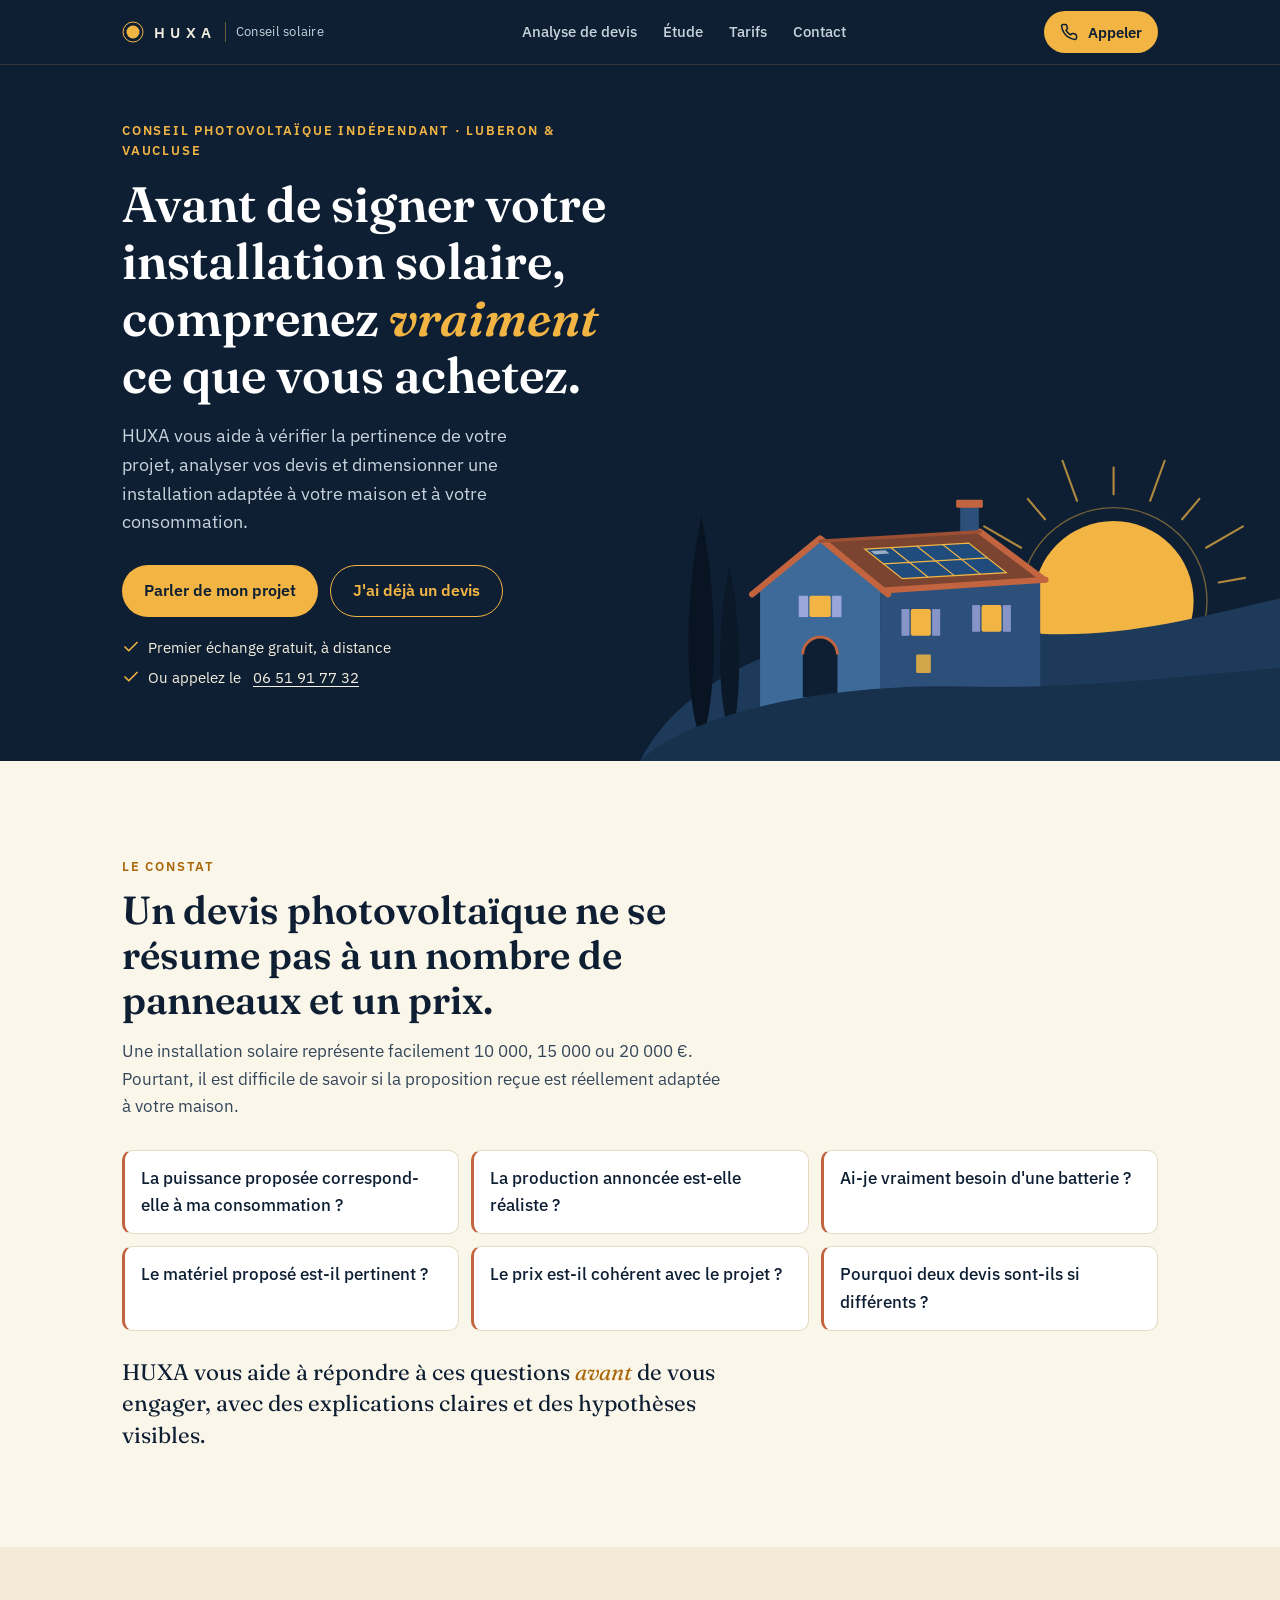
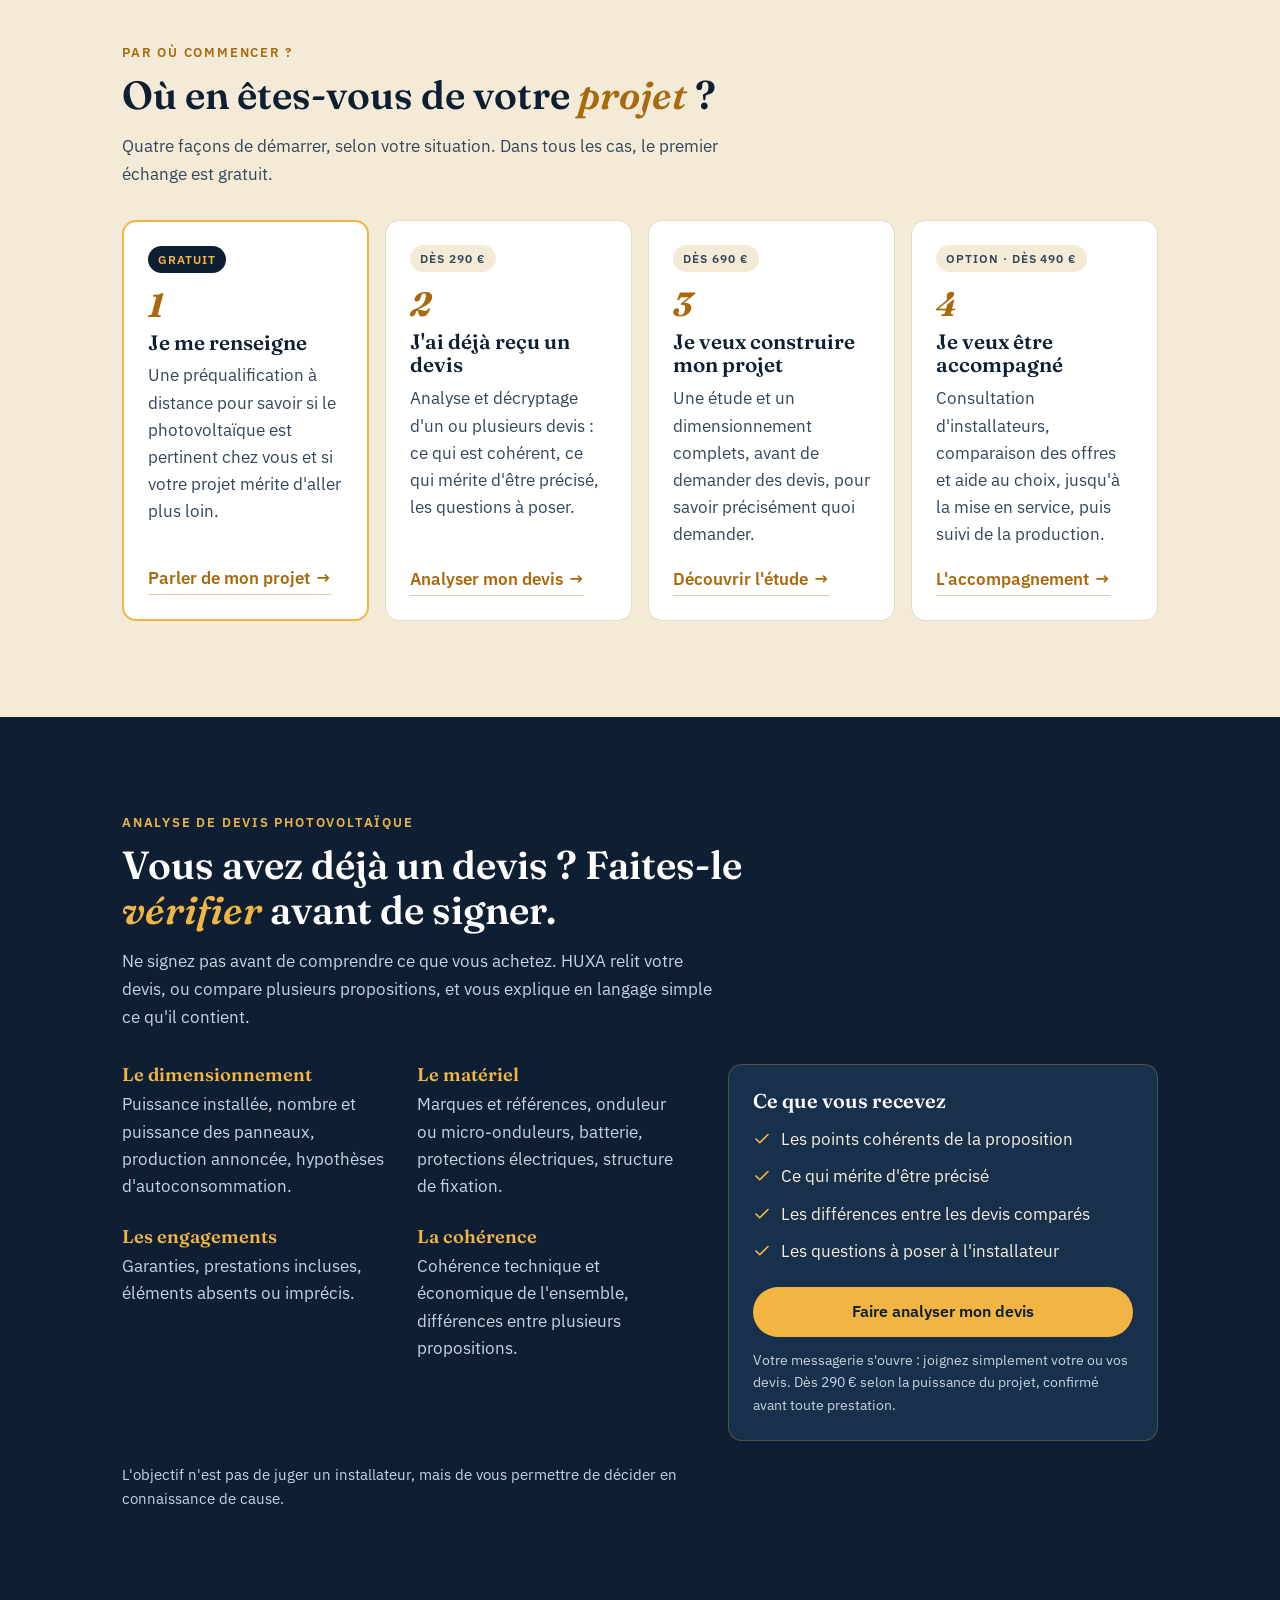
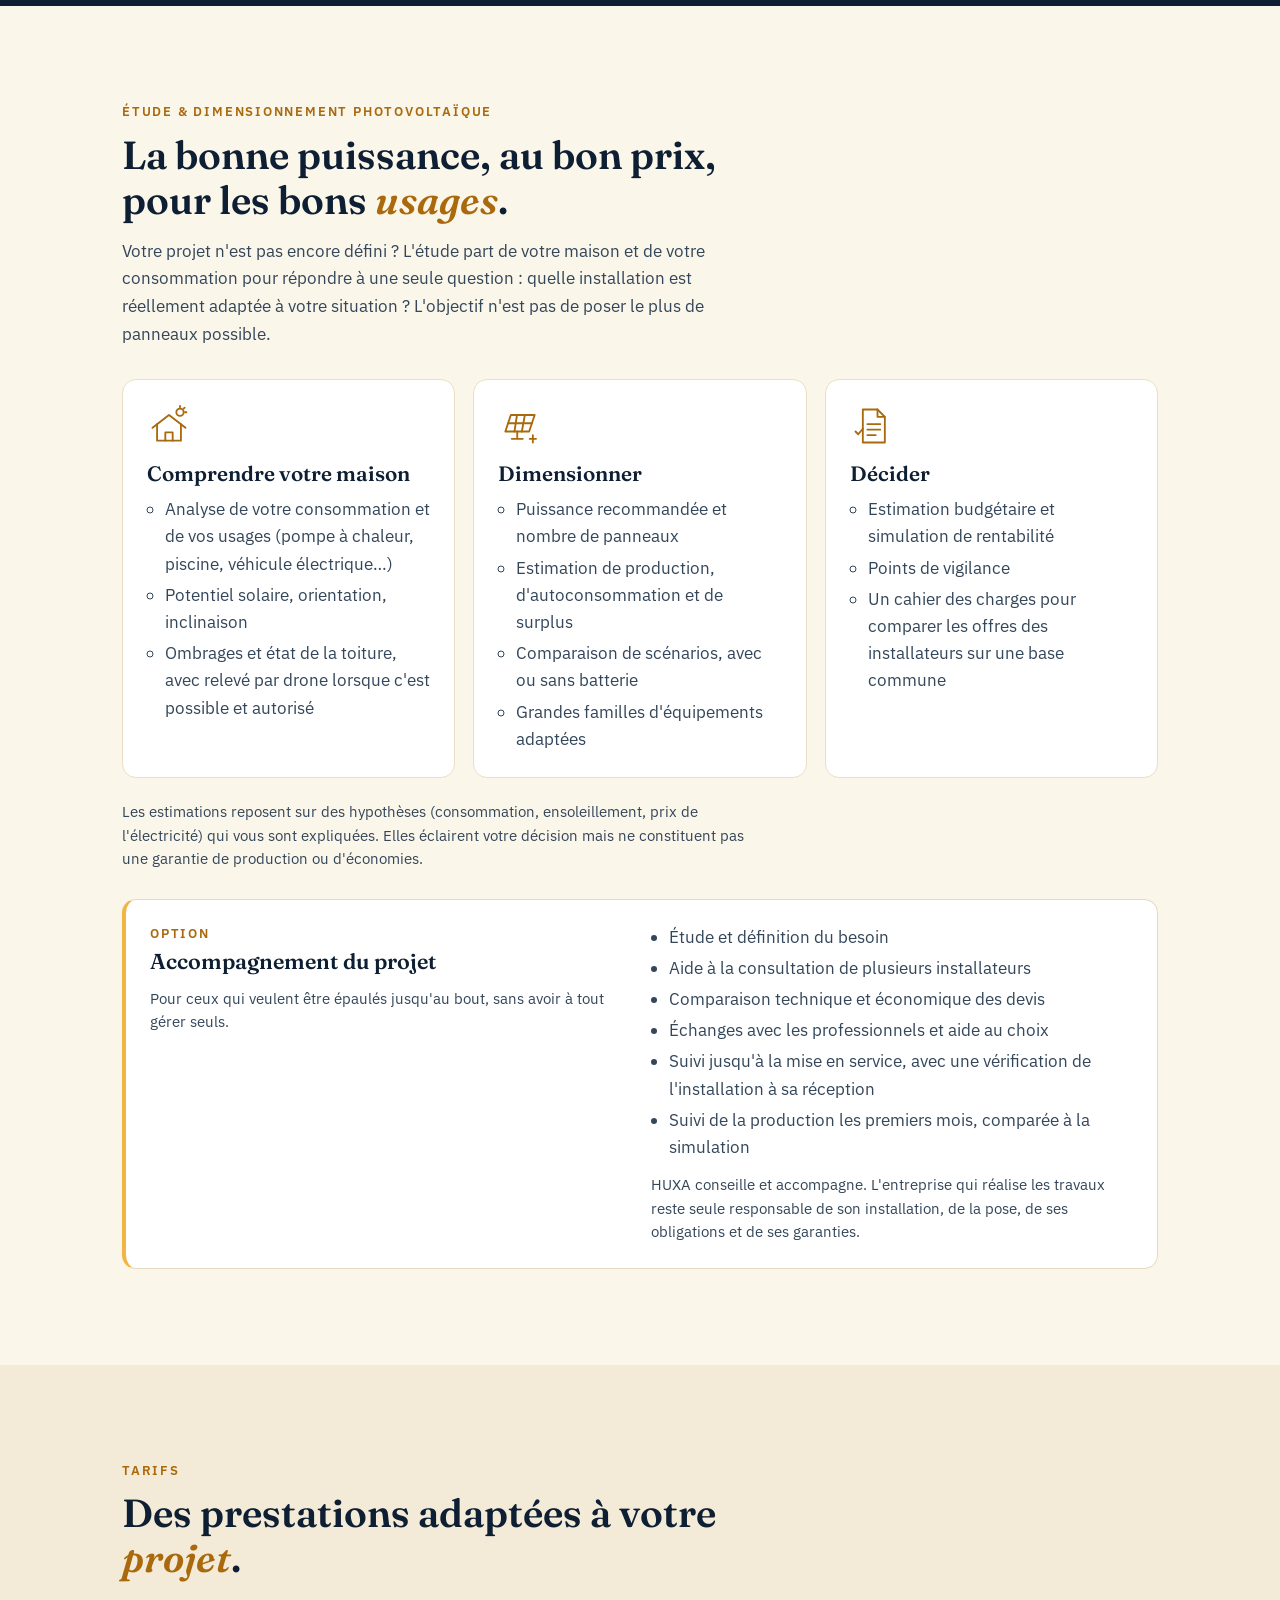
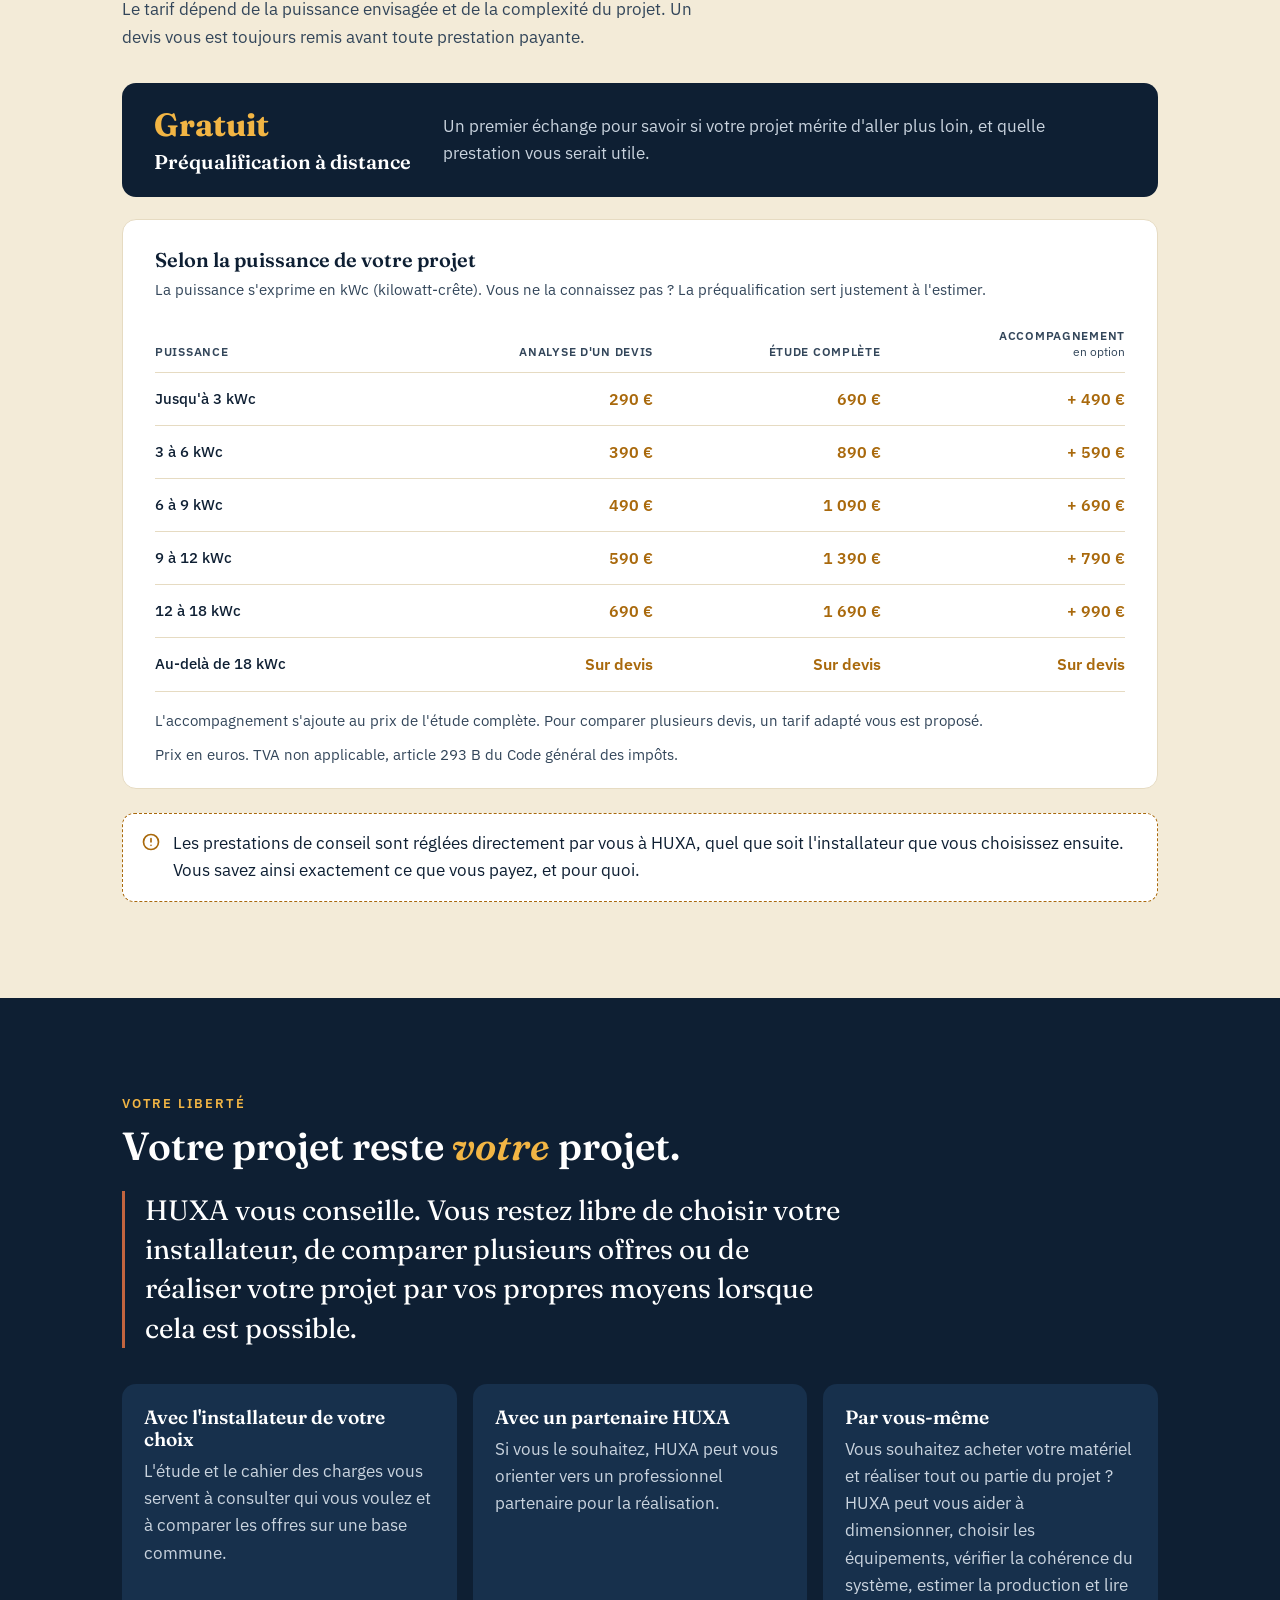
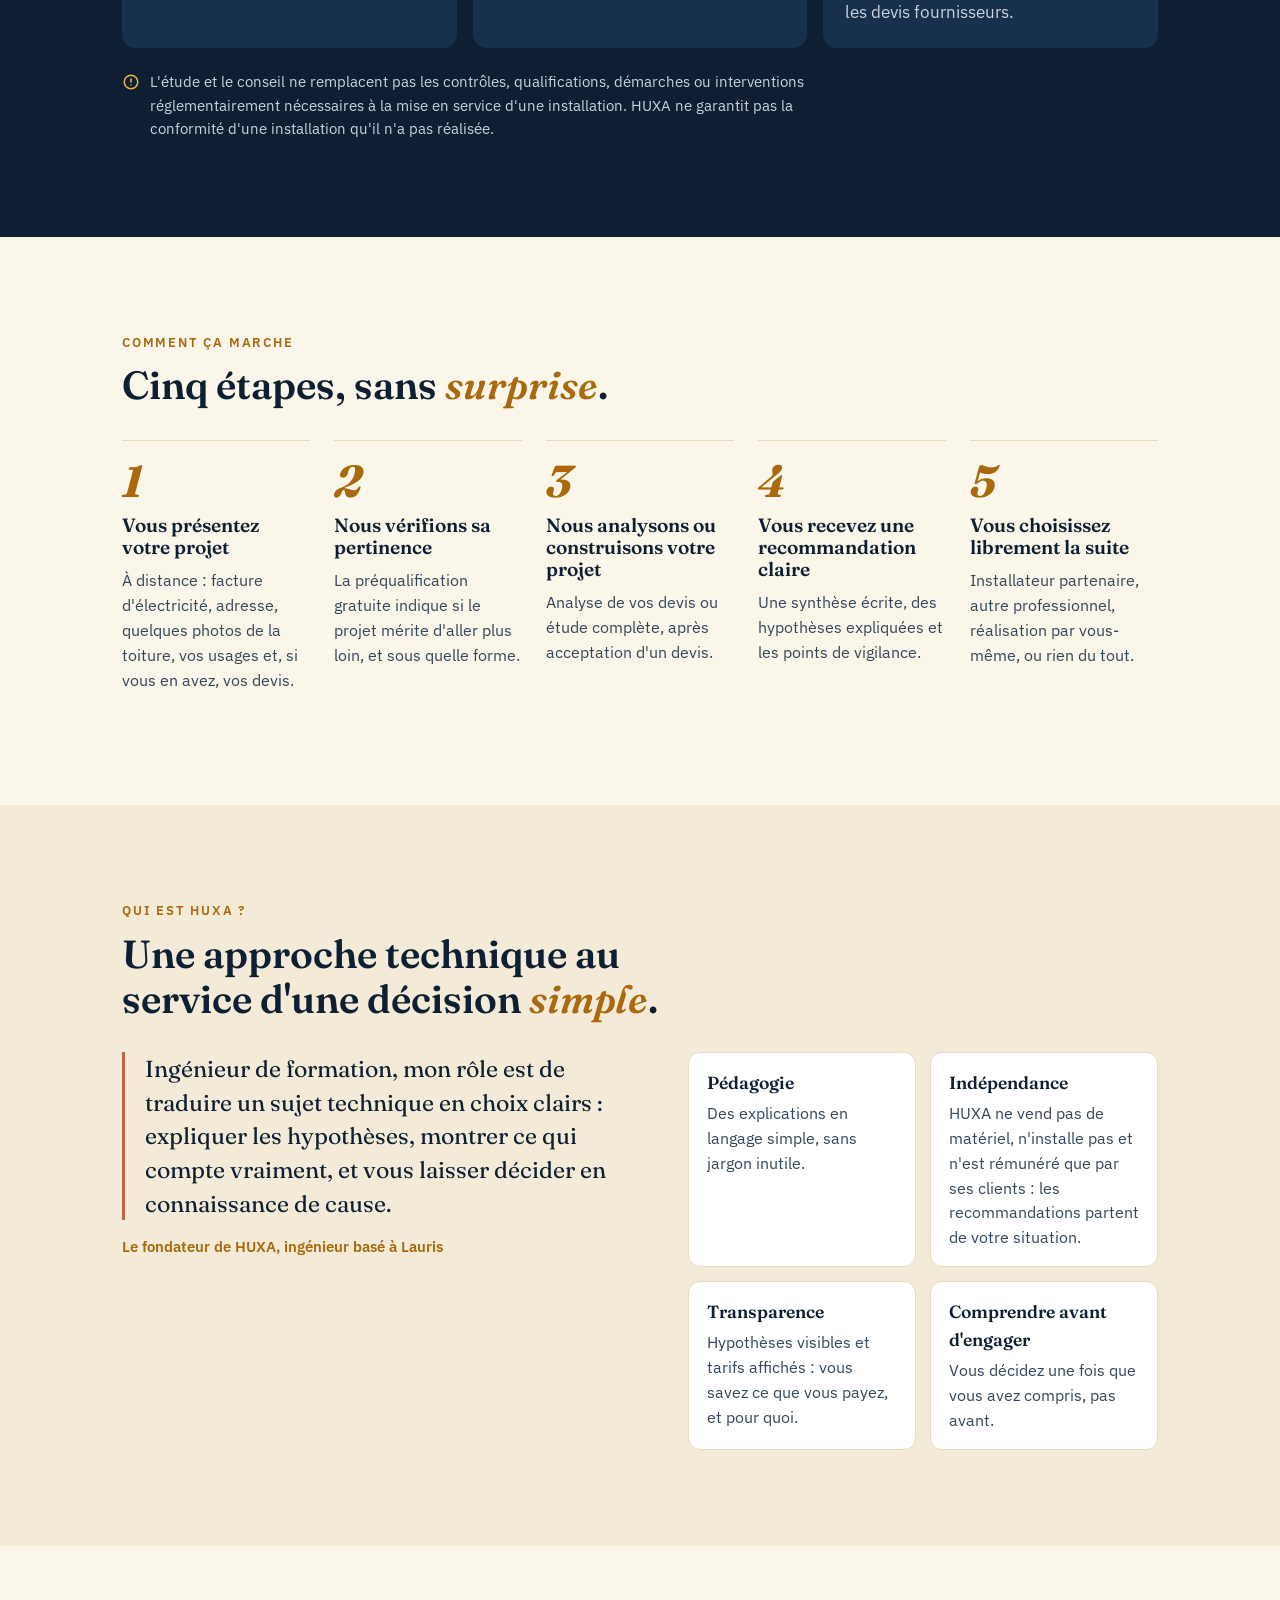
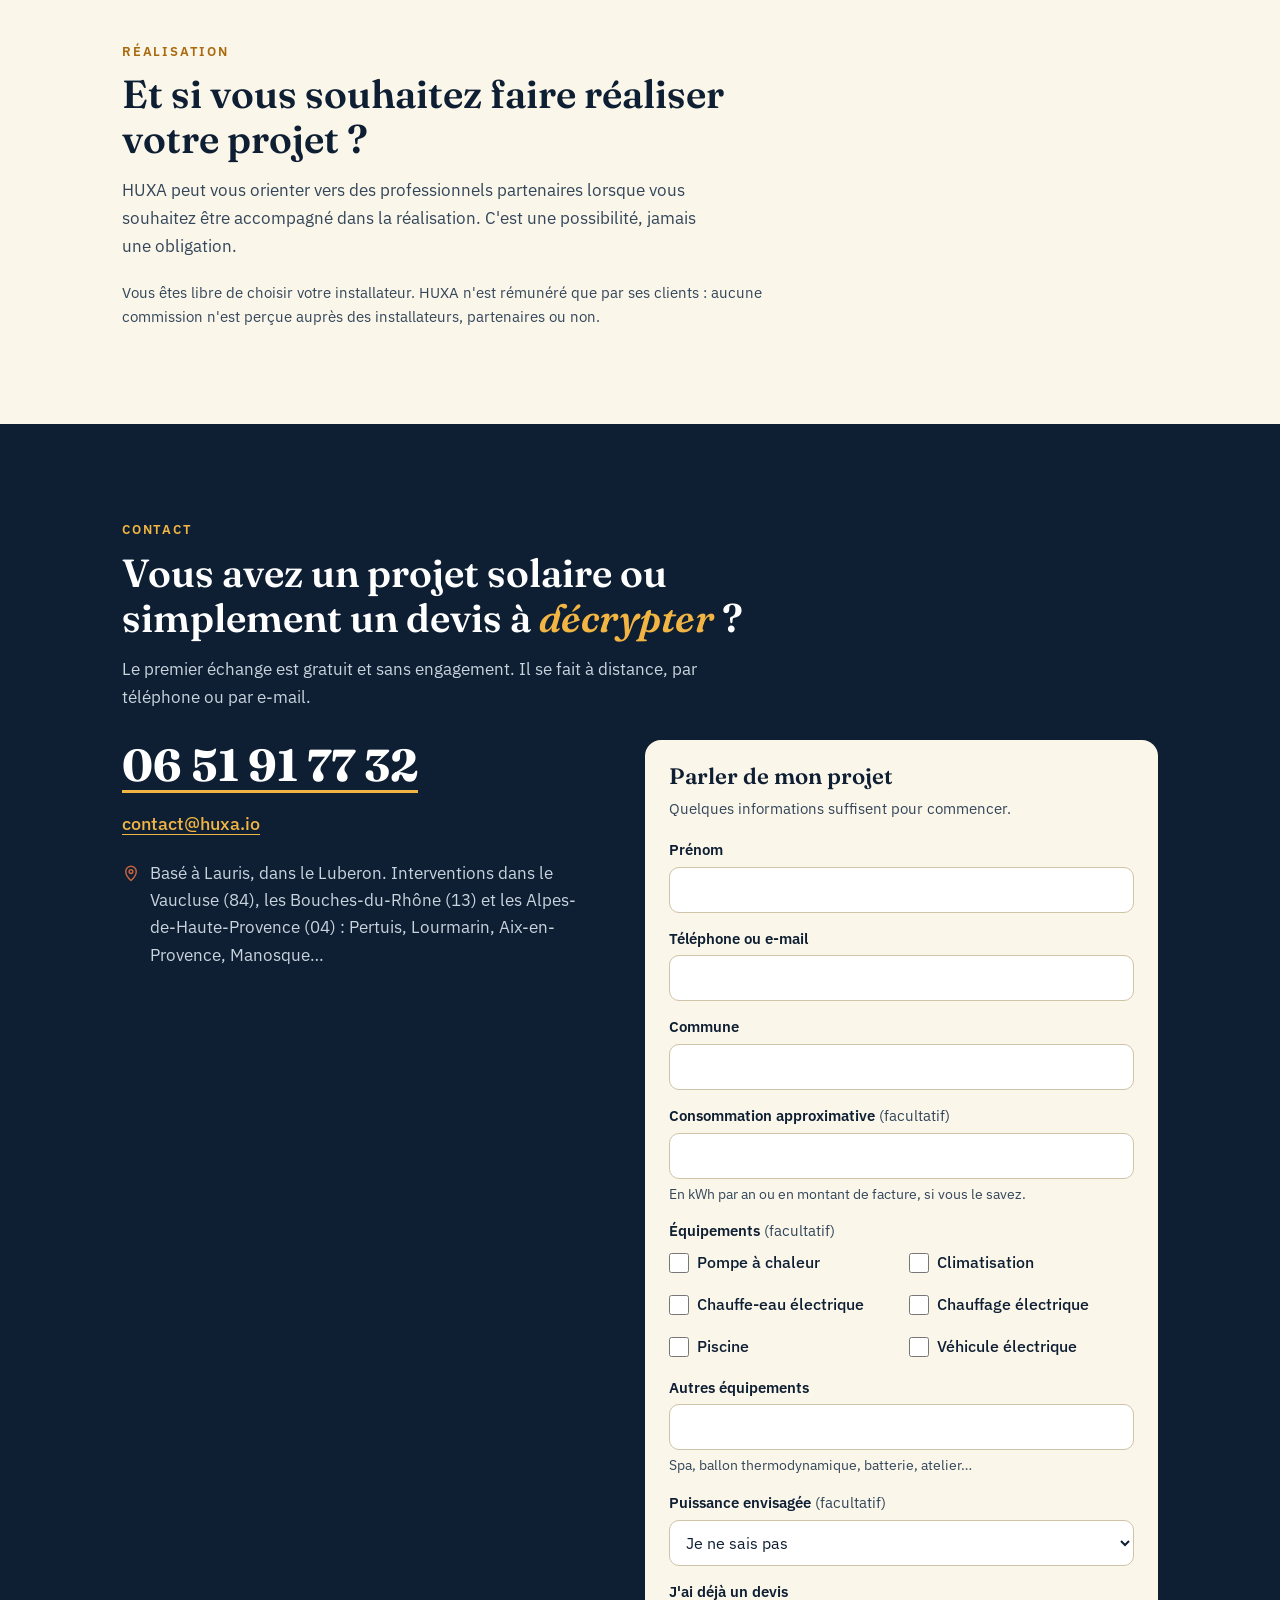
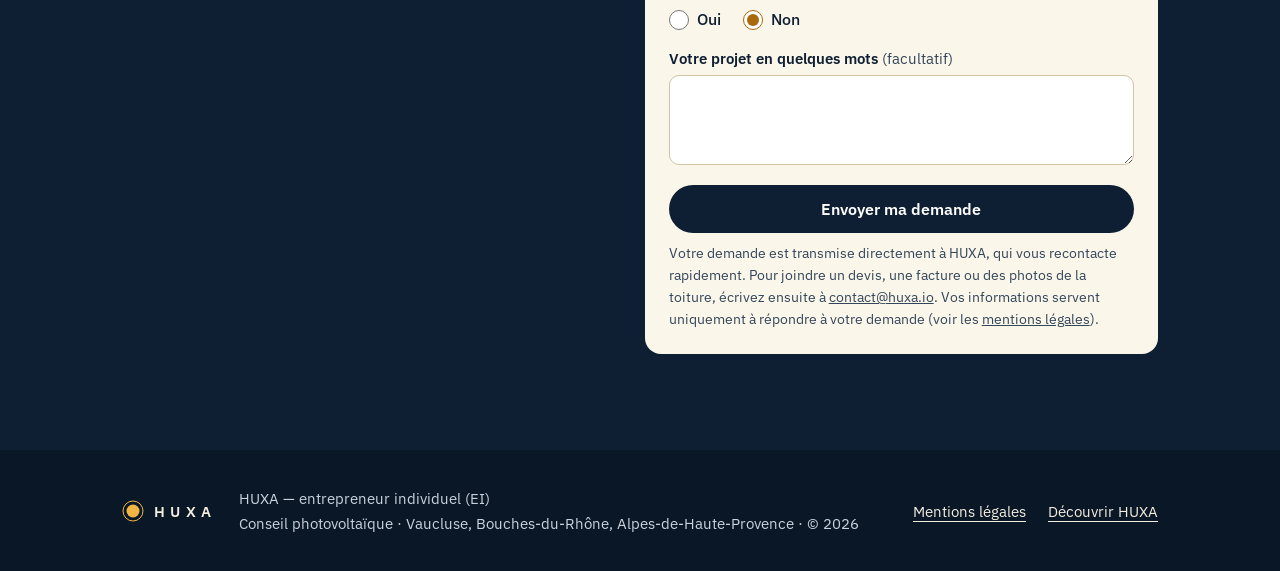
==== commit 463e7ee7: "Formulaire de contact : cases à cocher pour les équipements principaux Pompe à chaleur, climatisatio" ====
--- a/index.html
+++ b/index.html
@@ -258,6 +258,10 @@
 .radios{display:flex;gap:22px;margin-top:4px}
 .radios label{display:flex;align-items:center;gap:8px;font-weight:500;font-size:1rem}
 .radios input{width:20px;height:20px;accent-color:var(--or-fonce);margin:0}
+.cases{display:grid;grid-template-columns:repeat(2,minmax(0,1fr));gap:10px 16px;margin-top:4px}
+.cases label{display:flex;align-items:center;gap:8px;font-weight:500;font-size:.98rem;min-height:32px}
+.cases input{flex:none;width:20px;height:20px;accent-color:var(--or-fonce);margin:0}
+.champ .autre{margin-top:8px}
 .formulaire .btn{width:100%;margin-top:6px}
 .formulaire .petit{font-size:.85rem;color:var(--texte2);margin-top:10px}
 .formulaire .piege{position:absolute;left:-9999px;width:1px;height:1px;overflow:hidden}
@@ -757,6 +761,8 @@
         <form class="formulaire" id="form-projet" action="https://api.web3forms.com/submit" method="post" aria-labelledby="titre-form">
           <h3 id="titre-form">Parler de mon projet</h3>
           <p class="aide">Quelques informations suffisent pour commencer.</p>
+          <input type="hidden" name="access_key" value="e0026ae4-3084-4423-8422-8220a1208303">
+          <input type="hidden" name="subject" value="[solaire.huxa.io] Nouvelle demande">
           <div class="champs">
             <div class="champ">
               <label for="f-prenom">Prénom</label>
@@ -775,11 +781,20 @@
               <input type="text" id="f-conso" name="Consommation" aria-describedby="f-conso-aide">
               <span id="f-conso-aide" class="aide-champ">En kWh par an ou en montant de facture, si vous le savez.</span>
             </div>
-            <div class="champ">
-              <label for="f-equip">Équipements <span class="opt">(facultatif)</span></label>
-              <input type="text" id="f-equip" name="Équipements" aria-describedby="f-equip-aide">
-              <span id="f-equip-aide" class="aide-champ">Pompe à chaleur, piscine, véhicule électrique, chauffe-eau…</span>
-            </div>
+            <fieldset class="champ" id="f-equip">
+              <legend>Équipements <span class="opt">(facultatif)</span></legend>
+              <div class="cases">
+                <label><input type="checkbox" name="Équipements" value="Pompe à chaleur"> Pompe à chaleur</label>
+                <label><input type="checkbox" name="Équipements" value="Climatisation"> Climatisation</label>
+                <label><input type="checkbox" name="Équipements" value="Chauffe-eau électrique"> Chauffe-eau électrique</label>
+                <label><input type="checkbox" name="Équipements" value="Chauffage électrique"> Chauffage électrique</label>
+                <label><input type="checkbox" name="Équipements" value="Piscine"> Piscine</label>
+                <label><input type="checkbox" name="Équipements" value="Véhicule électrique"> Véhicule électrique</label>
+              </div>
+              <label for="f-equip-autre" class="autre">Autres équipements</label>
+              <input type="text" id="f-equip-autre" name="Autres équipements" aria-describedby="f-equip-aide">
+              <span id="f-equip-aide" class="aide-champ">Spa, ballon thermodynamique, batterie, atelier…</span>
+            </fieldset>
             <div class="champ">
               <label for="f-puissance">Puissance envisagée <span class="opt">(facultatif)</span></label>
               <select id="f-puissance" name="Puissance envisagée">
@@ -805,7 +820,7 @@
             </div>
             <div class="piege" aria-hidden="true">
               <label for="f-botcheck">Ne pas remplir</label>
-              <input type="checkbox" id="f-botcheck" name="botcheck" tabindex="-1" autocomplete="off">
+              <input type="checkbox" id="f-botcheck" name="botcheck" class="hidden" style="display:none" tabindex="-1" autocomplete="off">
             </div>
             <button type="submit" class="btn btn-nuit">Envoyer ma demande</button>
           </div>
@@ -836,7 +851,7 @@
 document.getElementById("annee").textContent=new Date().getFullYear();
 (function(){
   /* Clé d'accès Web3Forms (https://web3forms.com) : les demandes arrivent par e-mail à l'adresse associée */
-  var CLE_WEB3FORMS="A_COMPLETER";
+  var CLE_WEB3FORMS="e0026ae4-3084-4423-8422-8220a1208303";
   var f=document.getElementById("form-projet");
   if(!f)return;
   var statut=document.getElementById("f-statut");
@@ -849,6 +864,9 @@
     if(!f.reportValidity())return;
     var v=function(id){return document.getElementById(id).value.trim();};
     var devis=document.getElementById("f-devis-oui").checked;
+    var equip=[].map.call(f.querySelectorAll("#f-equip input:checked"),function(c){return c.value;});
+    if(v("f-equip-autre"))equip.push(v("f-equip-autre"));
+    equip=equip.join(", ");
     var lignes=[
       "Bonjour,","",
       devis?"J'ai déjà reçu un devis photovoltaïque et je souhaite en parler (devis joint).":"Je souhaite parler de mon projet photovoltaïque.","",
@@ -856,7 +874,7 @@
       "Téléphone ou e-mail : "+v("f-contact"),
       "Commune : "+v("f-commune"),
       "Consommation approximative : "+(v("f-conso")||"non précisée"),
-      "Équipements : "+(v("f-equip")||"non précisés"),
+      "Équipements : "+(equip||"non précisés"),
       "Puissance envisagée : "+v("f-puissance"),
       "Devis déjà reçu : "+(devis?"oui":"non")
     ];
@@ -875,7 +893,7 @@
       "Téléphone ou e-mail":v("f-contact"),
       "Commune":v("f-commune"),
       "Consommation approximative":v("f-conso")||"non précisée",
-      "Équipements":v("f-equip")||"non précisés",
+      "Équipements":equip||"non précisés",
       "Puissance envisagée":v("f-puissance"),
       "Devis déjà reçu":devis?"oui":"non",
       "Message":v("f-message")||"—"
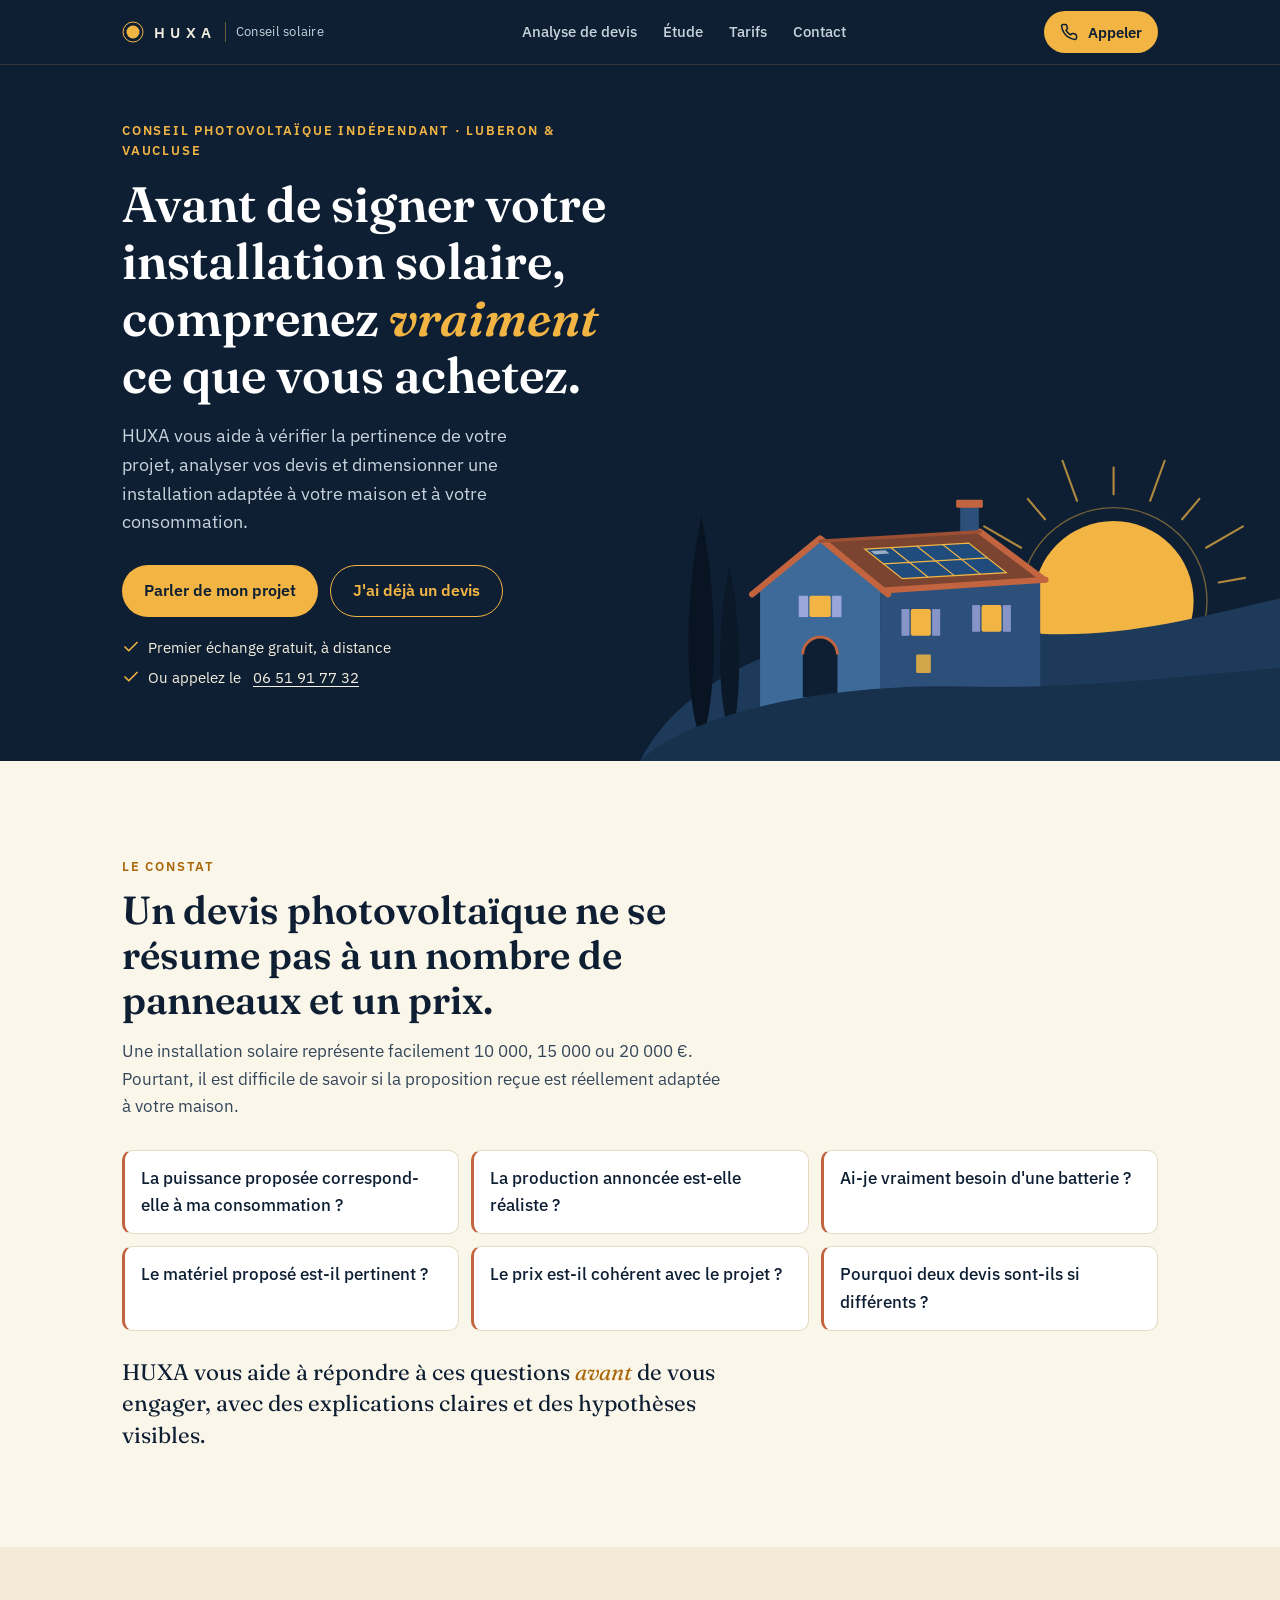
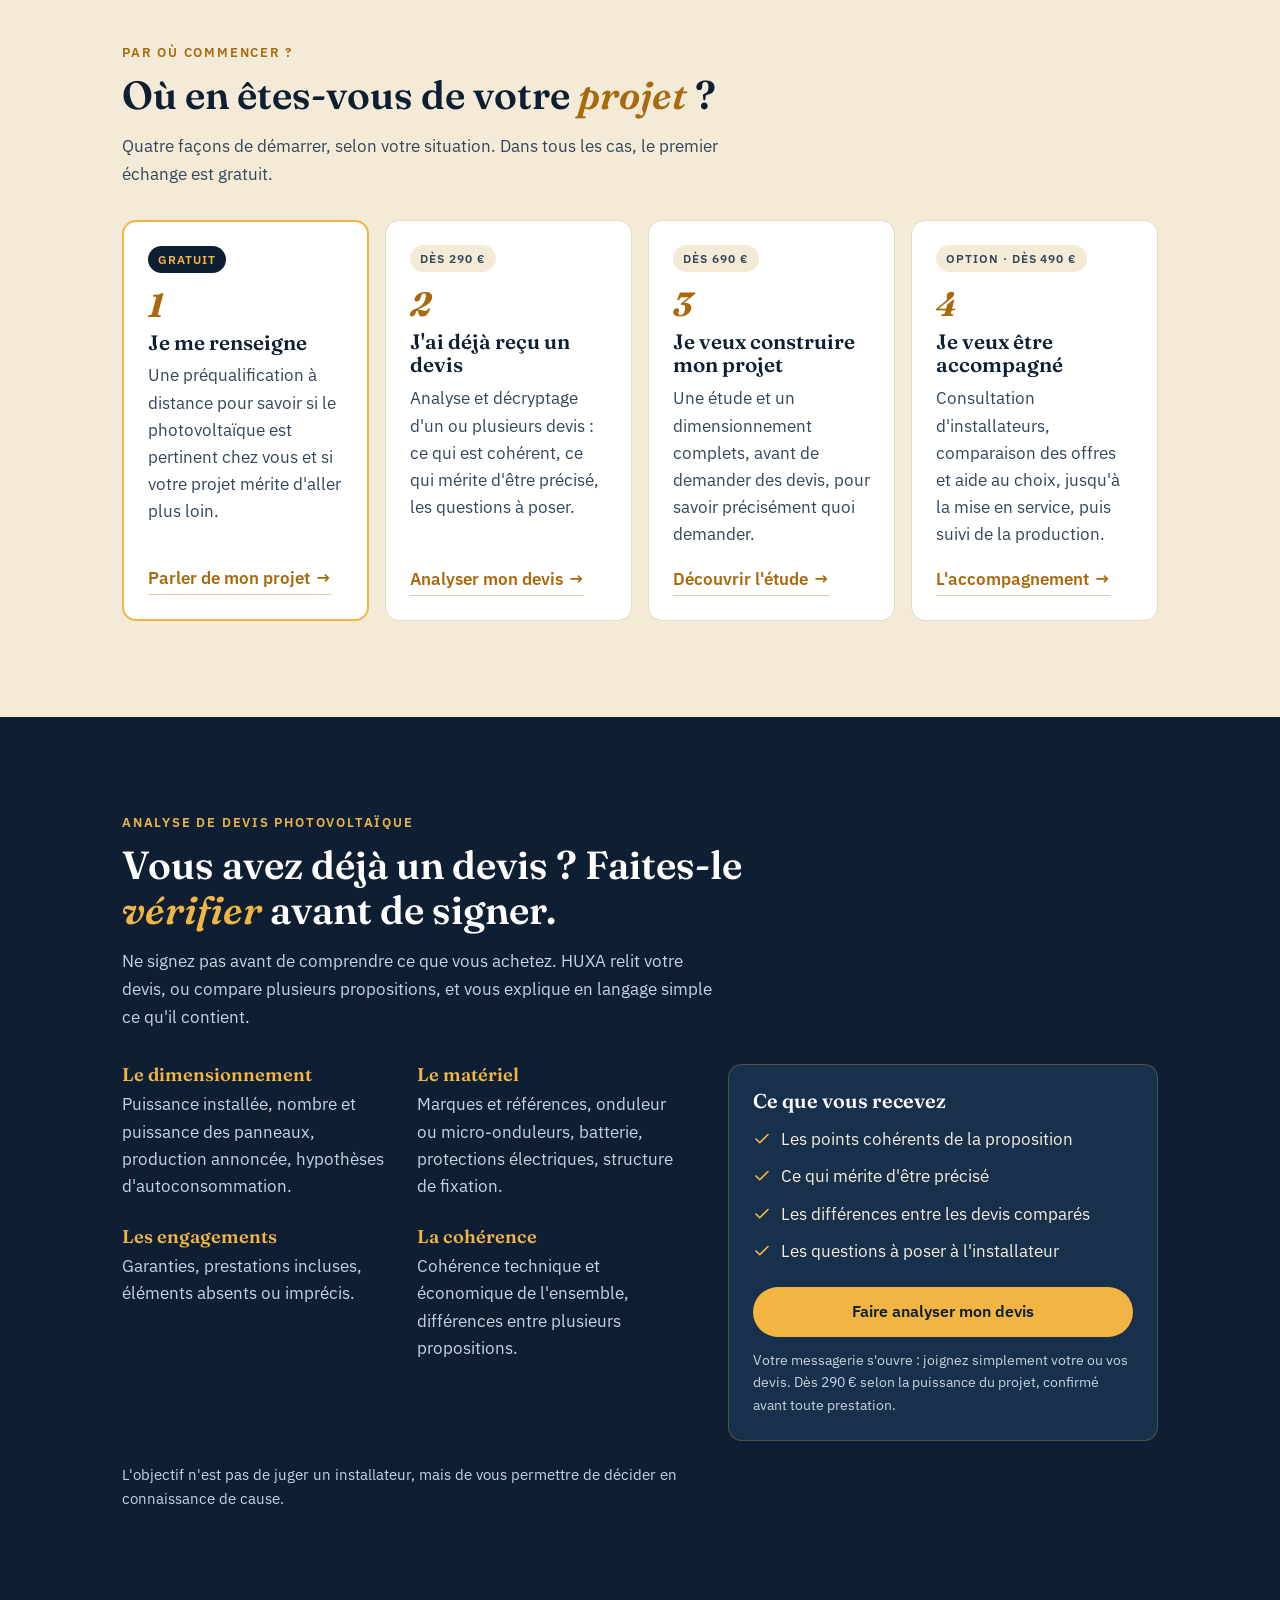
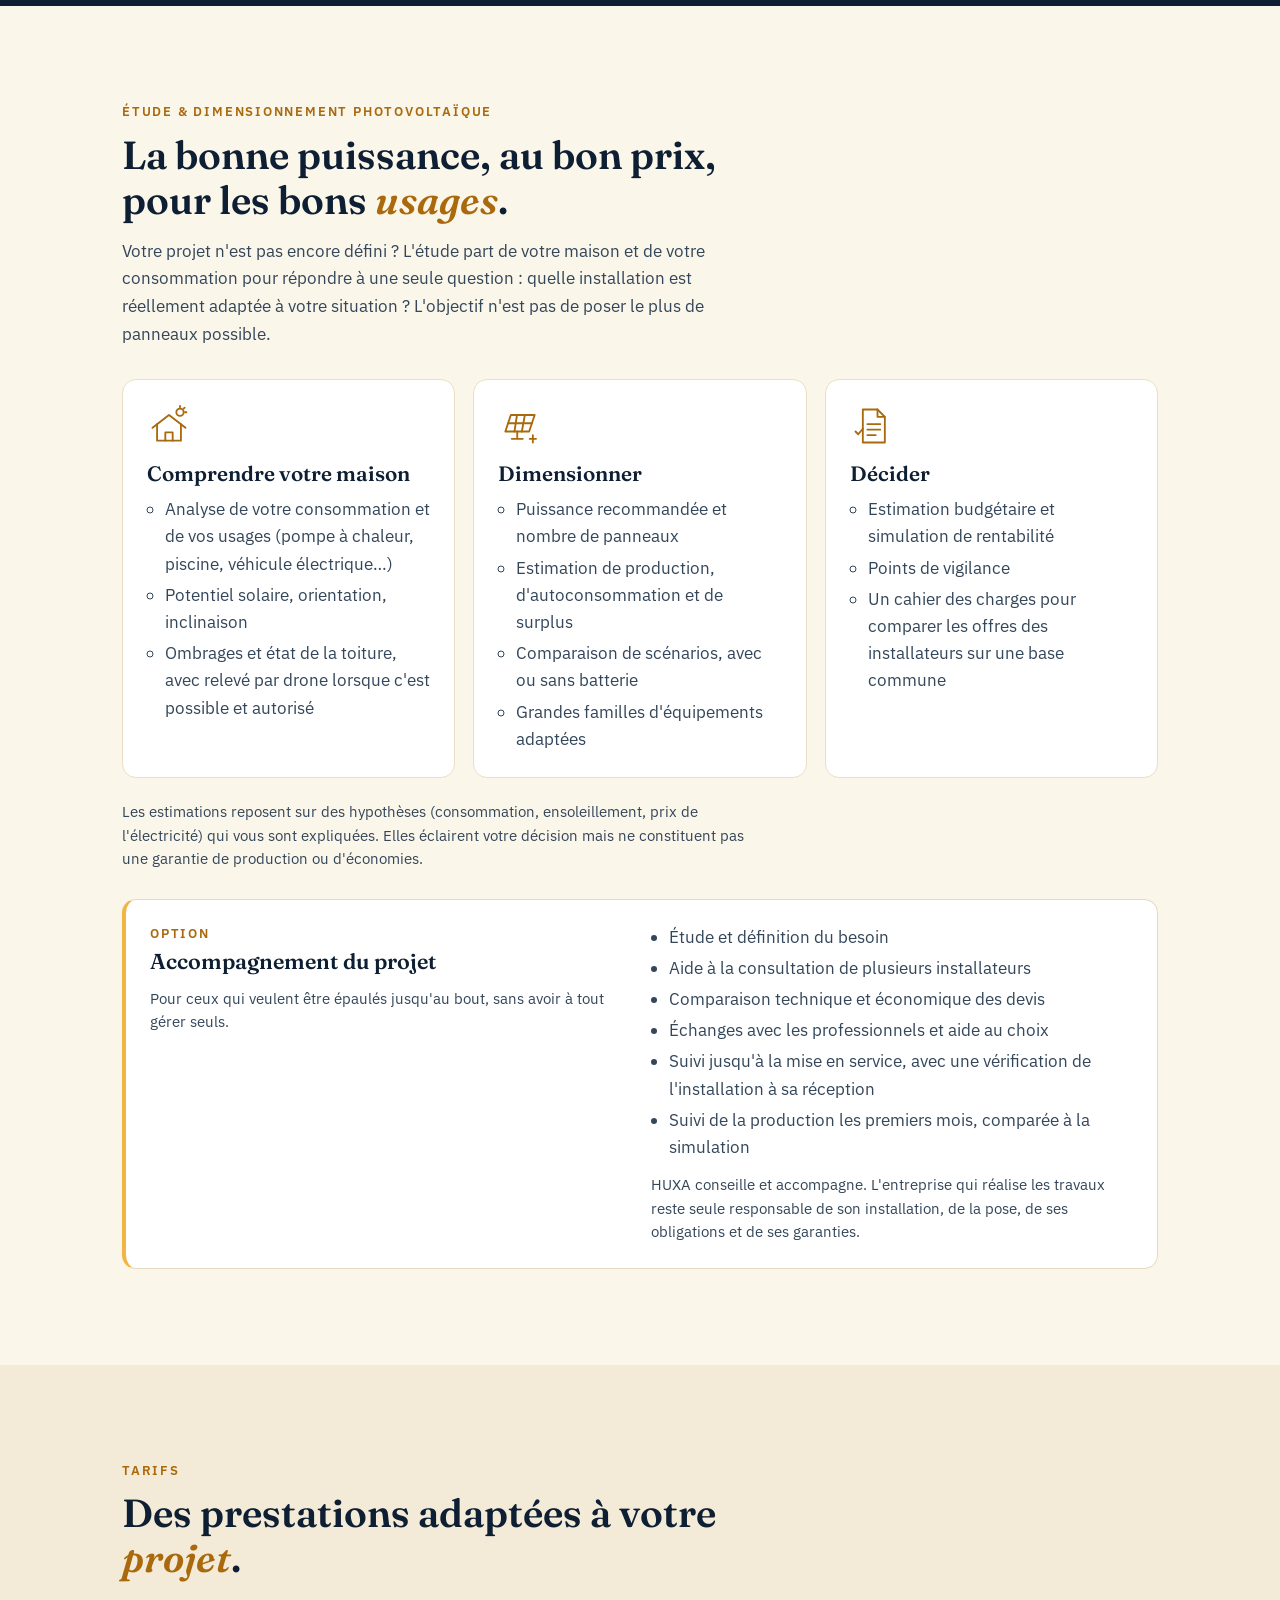
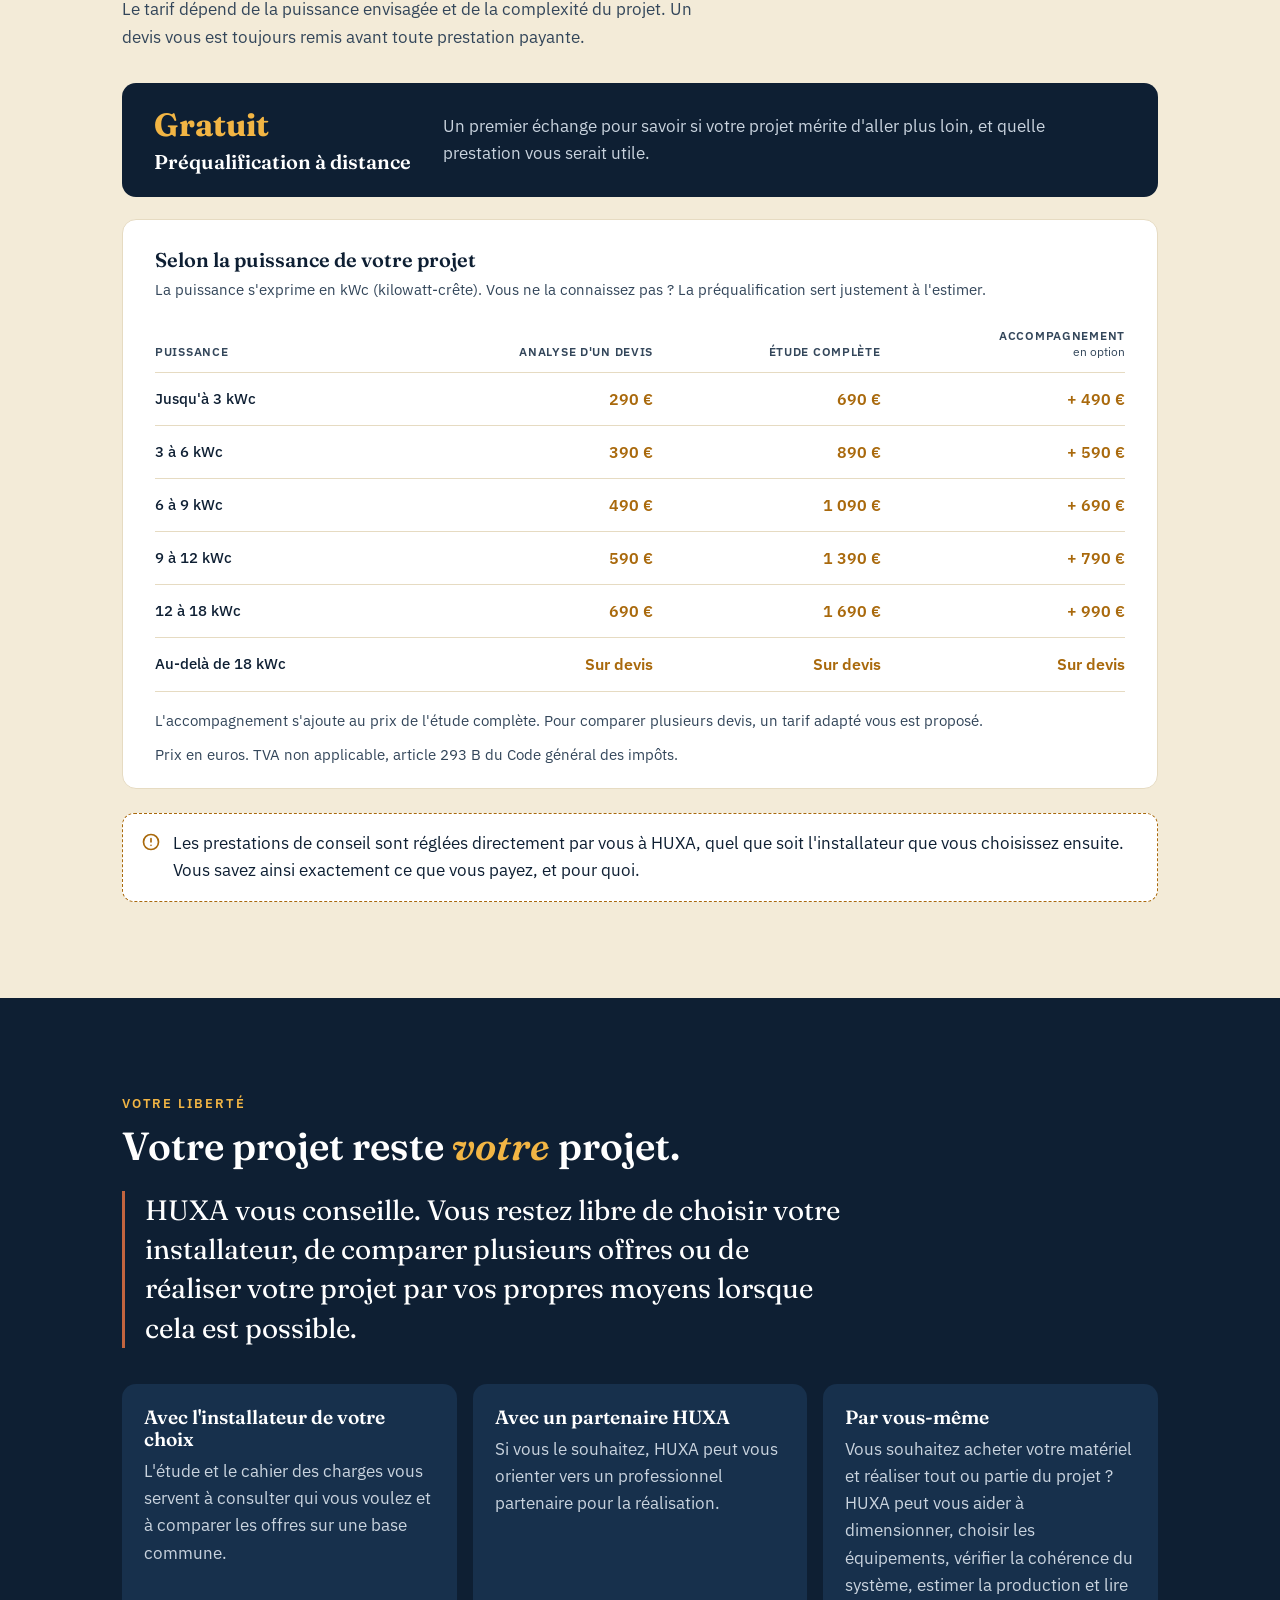
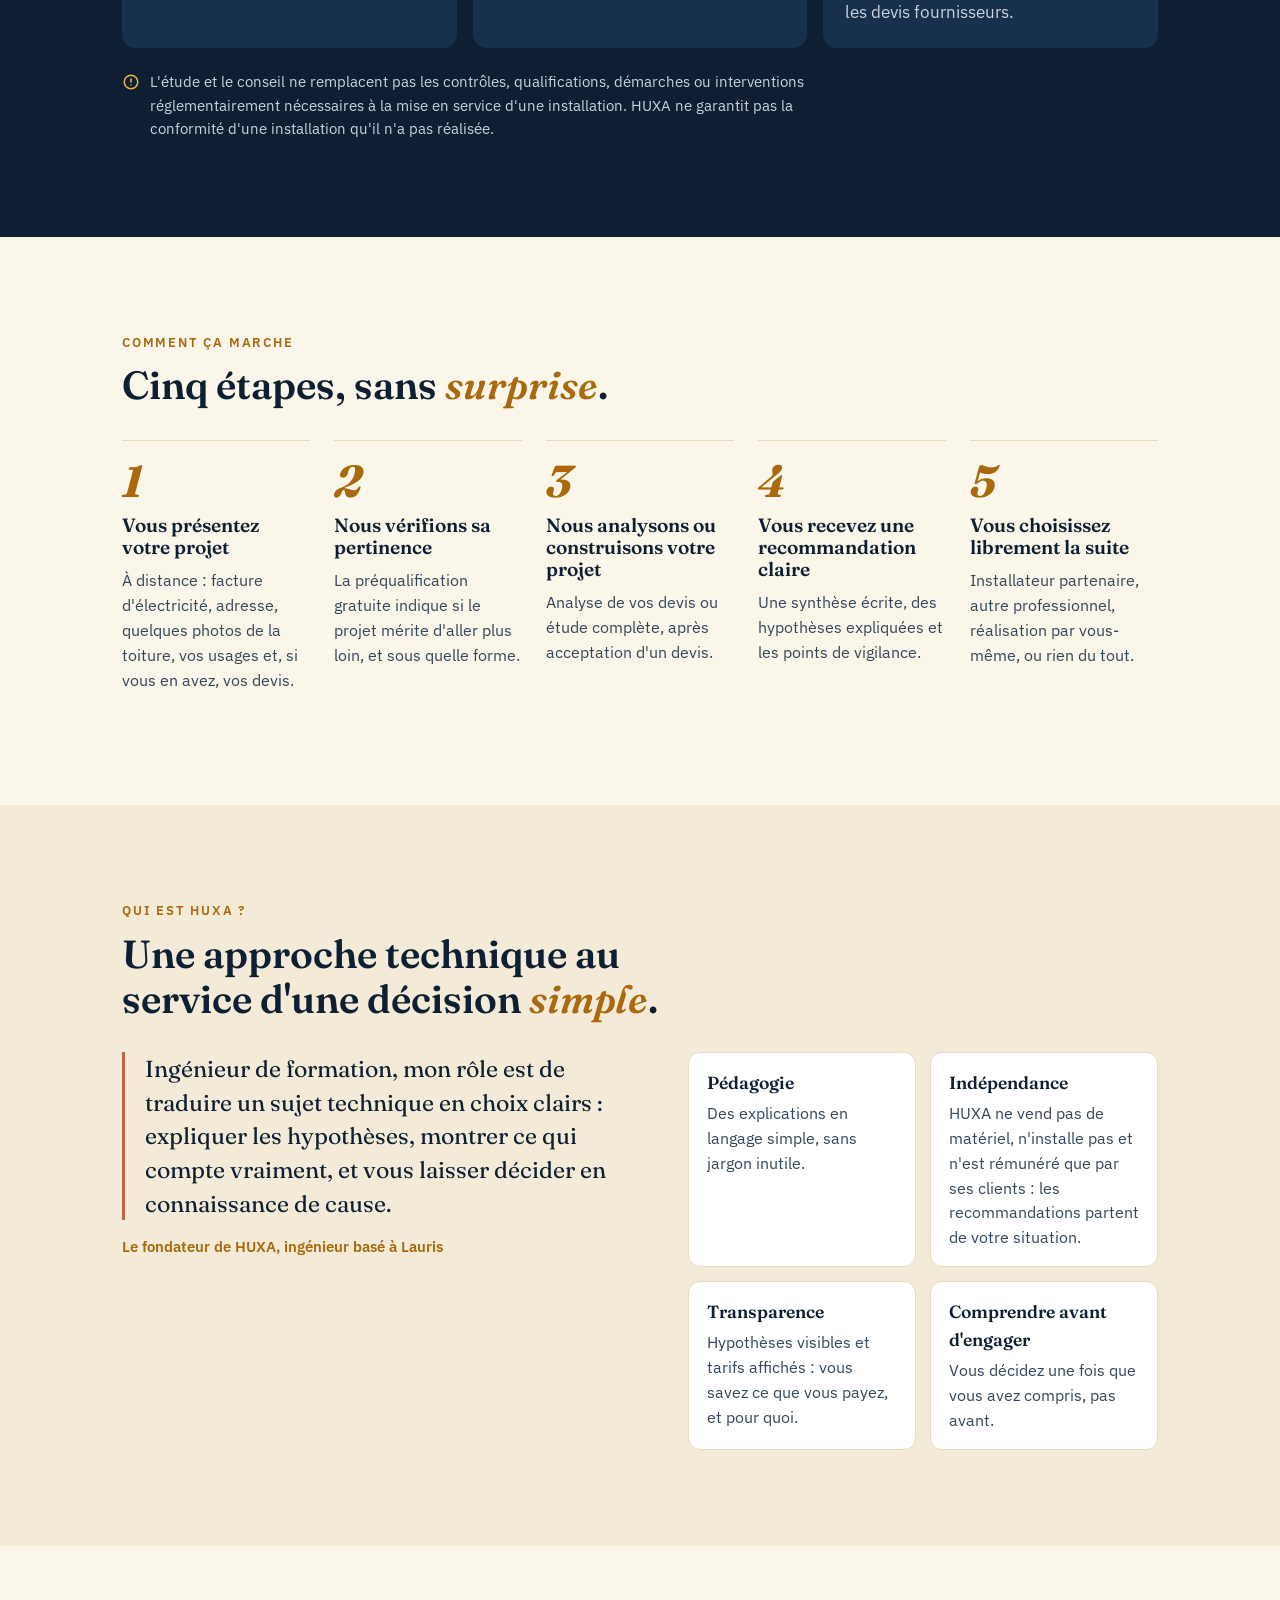
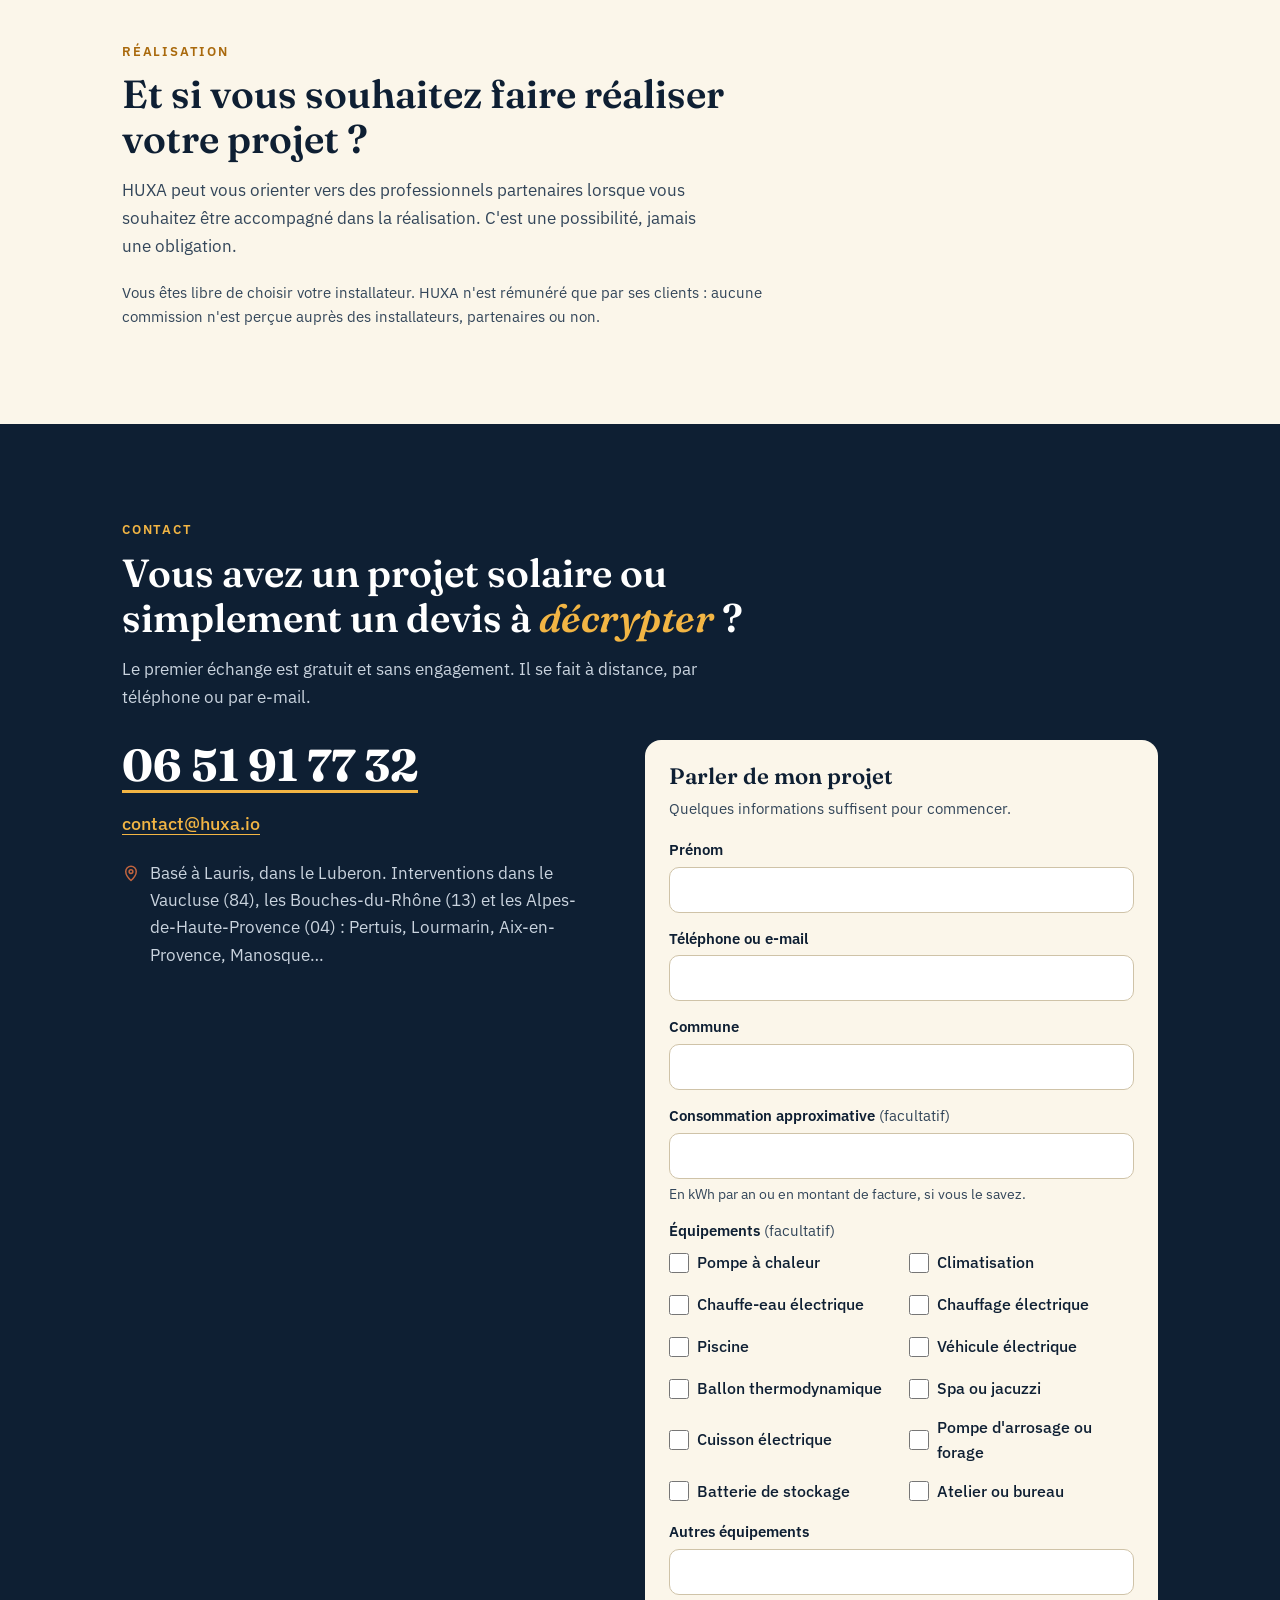
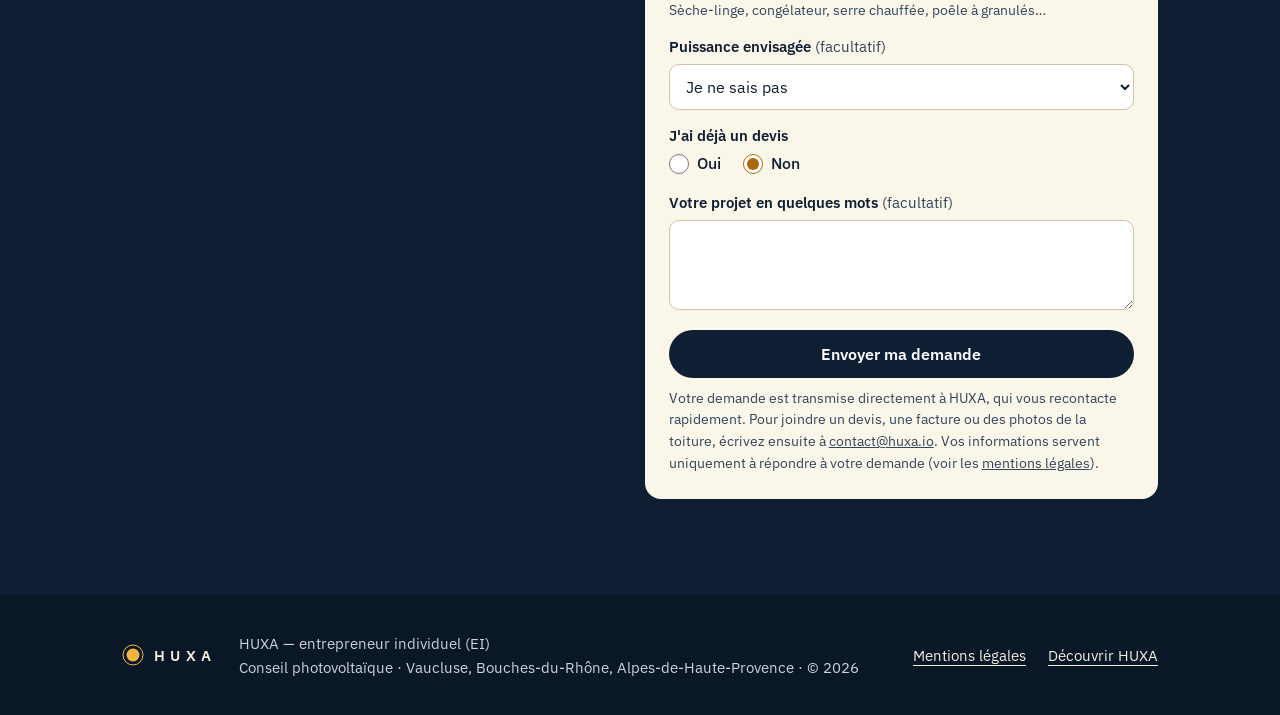
==== commit c3e7bf55: "Formulaire de contact : six équipements de plus en cases à cocher Co-Authored-By: Claude Opus 5.5 <n" ====
--- a/index.html
+++ b/index.html
@@ -790,10 +790,16 @@
                 <label><input type="checkbox" name="Équipements" value="Chauffage électrique"> Chauffage électrique</label>
                 <label><input type="checkbox" name="Équipements" value="Piscine"> Piscine</label>
                 <label><input type="checkbox" name="Équipements" value="Véhicule électrique"> Véhicule électrique</label>
+                <label><input type="checkbox" name="Équipements" value="Ballon thermodynamique"> Ballon thermodynamique</label>
+                <label><input type="checkbox" name="Équipements" value="Spa ou jacuzzi"> Spa ou jacuzzi</label>
+                <label><input type="checkbox" name="Équipements" value="Cuisson électrique"> Cuisson électrique</label>
+                <label><input type="checkbox" name="Équipements" value="Pompe d'arrosage ou forage"> Pompe d'arrosage ou forage</label>
+                <label><input type="checkbox" name="Équipements" value="Batterie de stockage"> Batterie de stockage</label>
+                <label><input type="checkbox" name="Équipements" value="Atelier ou bureau"> Atelier ou bureau</label>
               </div>
               <label for="f-equip-autre" class="autre">Autres équipements</label>
               <input type="text" id="f-equip-autre" name="Autres équipements" aria-describedby="f-equip-aide">
-              <span id="f-equip-aide" class="aide-champ">Spa, ballon thermodynamique, batterie, atelier…</span>
+              <span id="f-equip-aide" class="aide-champ">Sèche-linge, congélateur, serre chauffée, poêle à granulés…</span>
             </fieldset>
             <div class="champ">
               <label for="f-puissance">Puissance envisagée <span class="opt">(facultatif)</span></label>
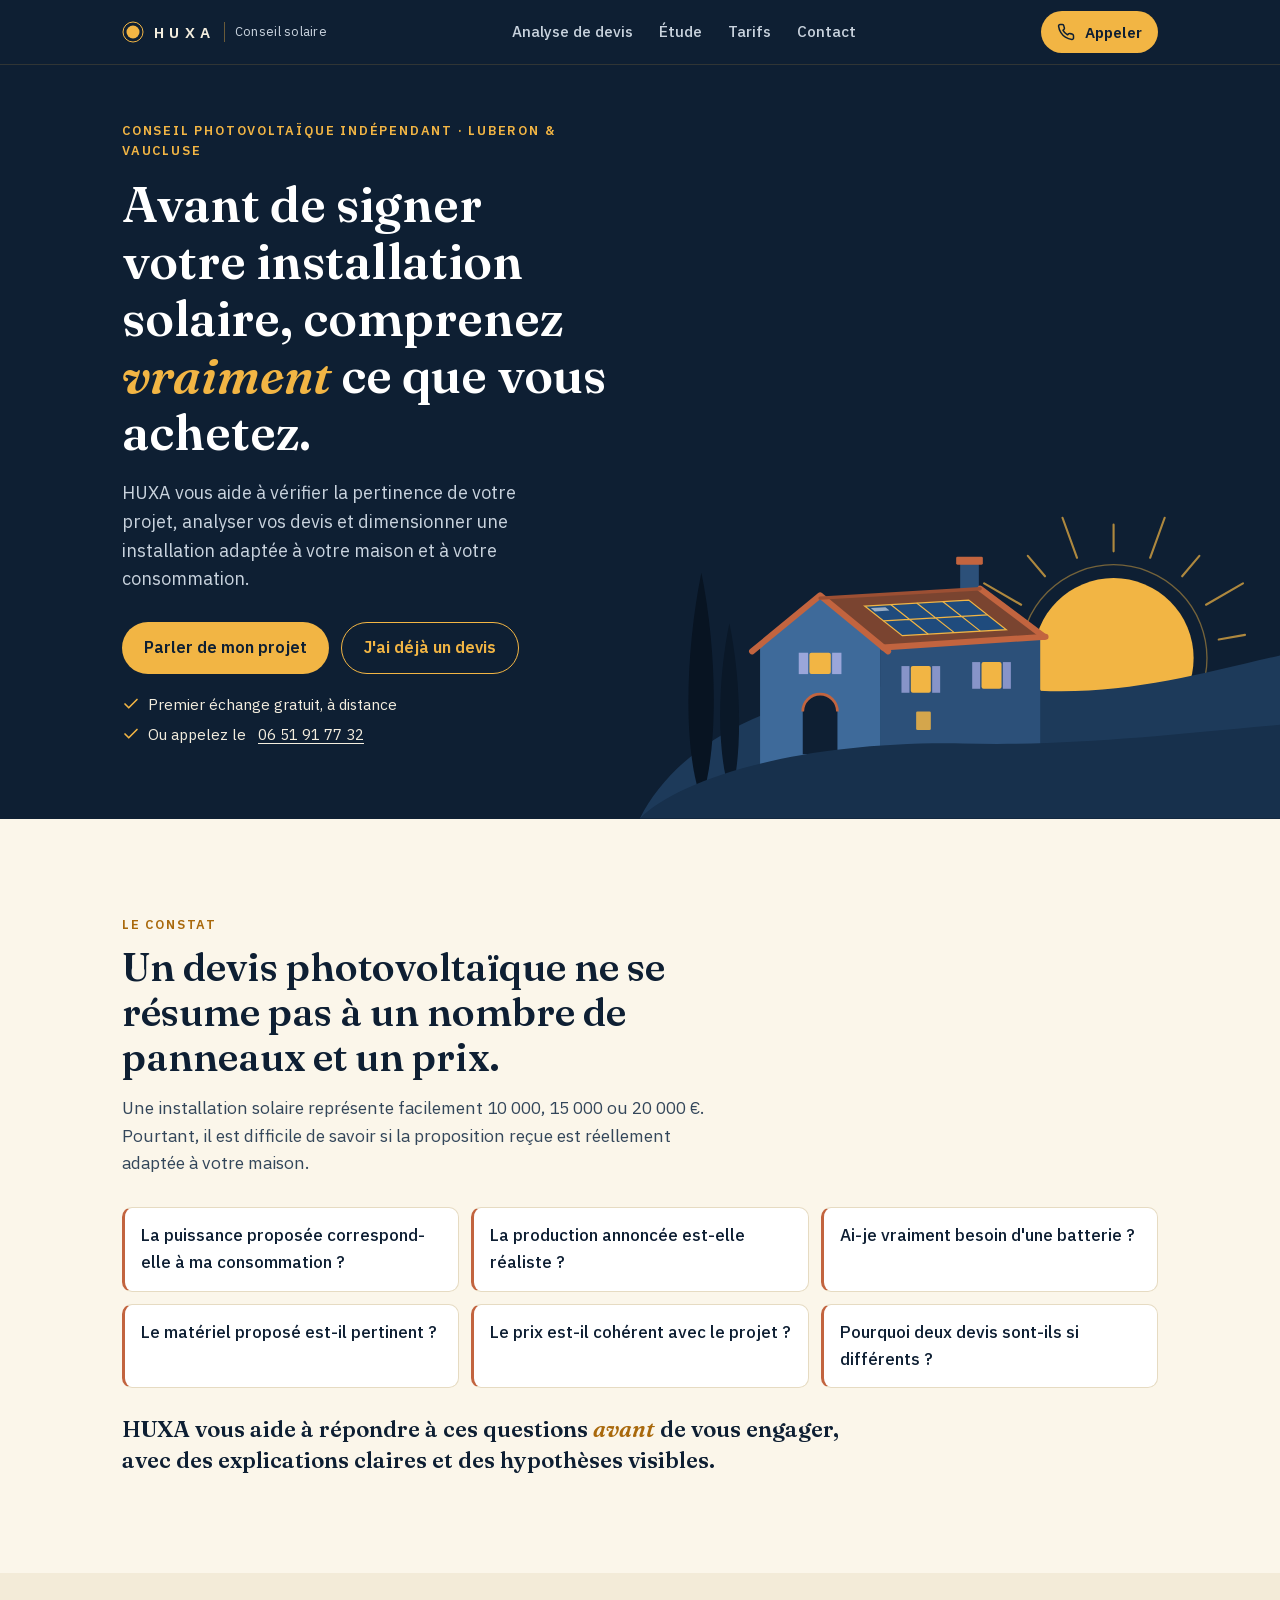
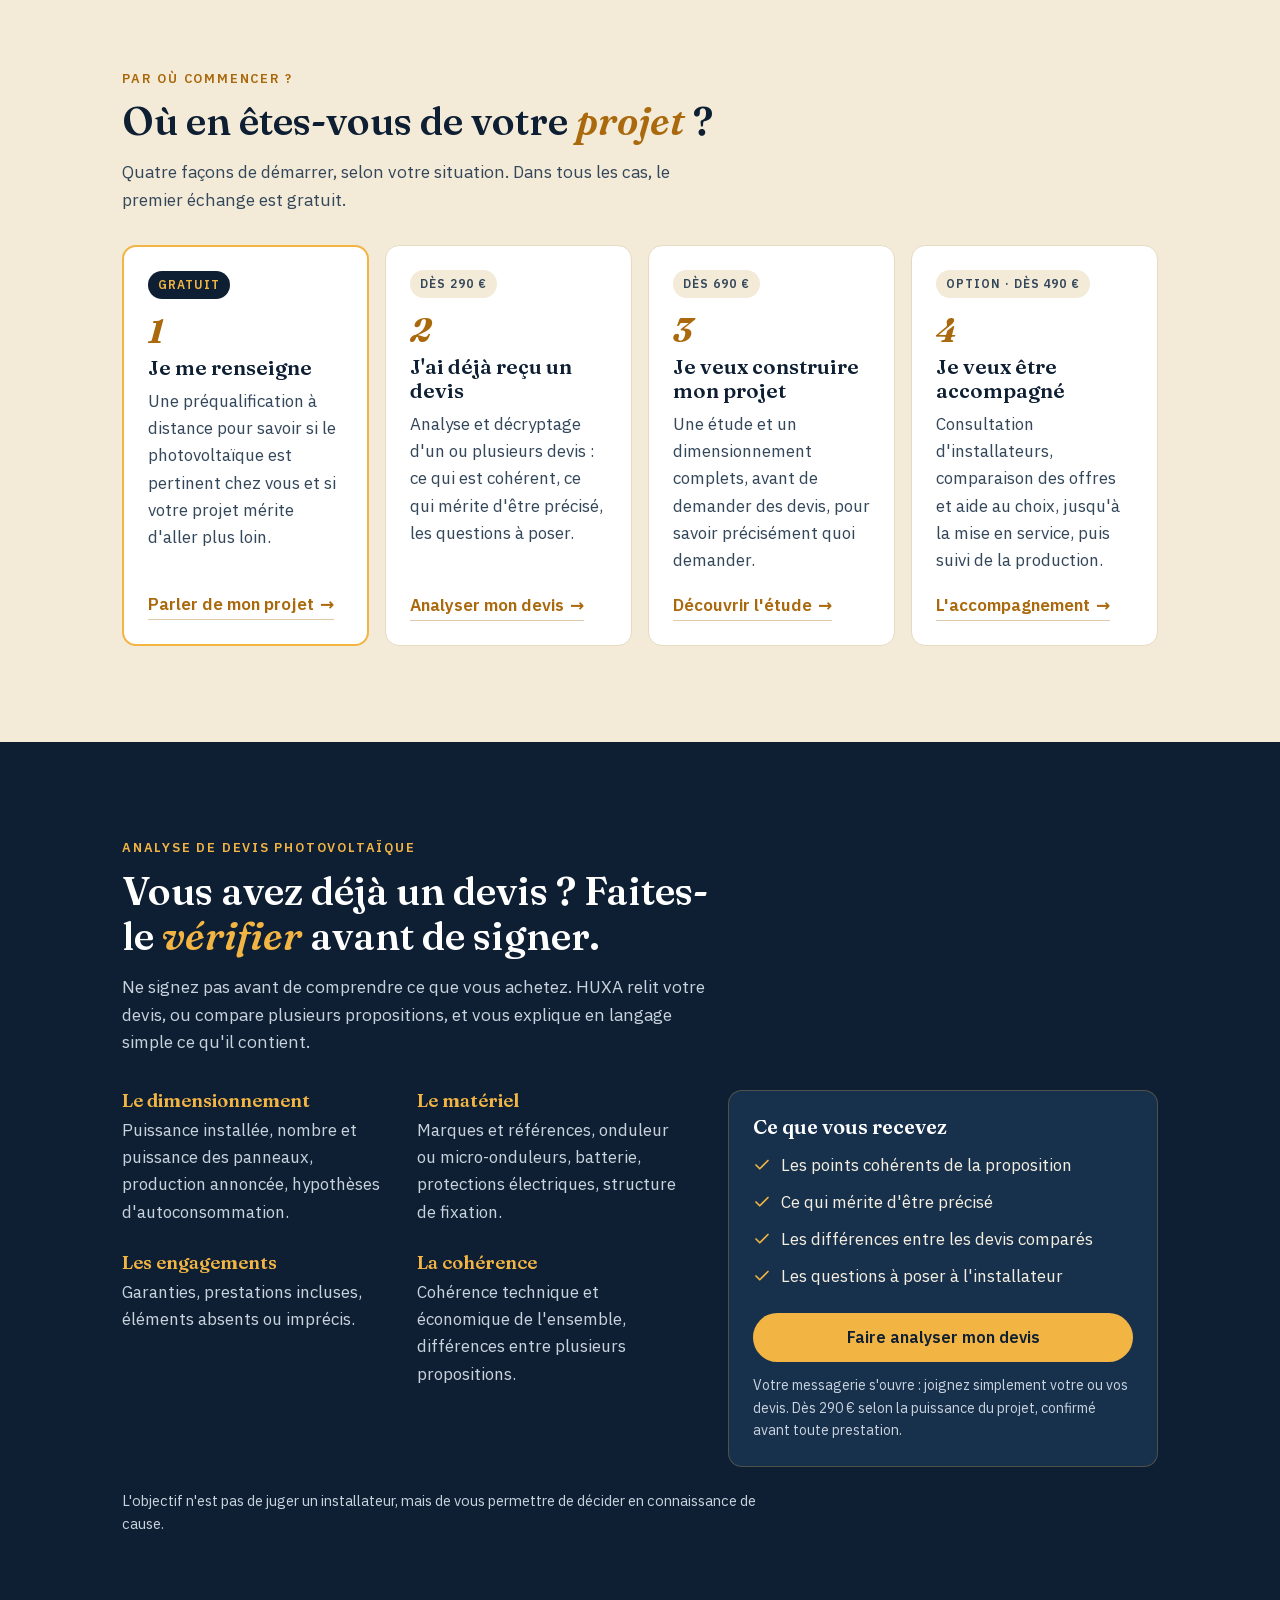
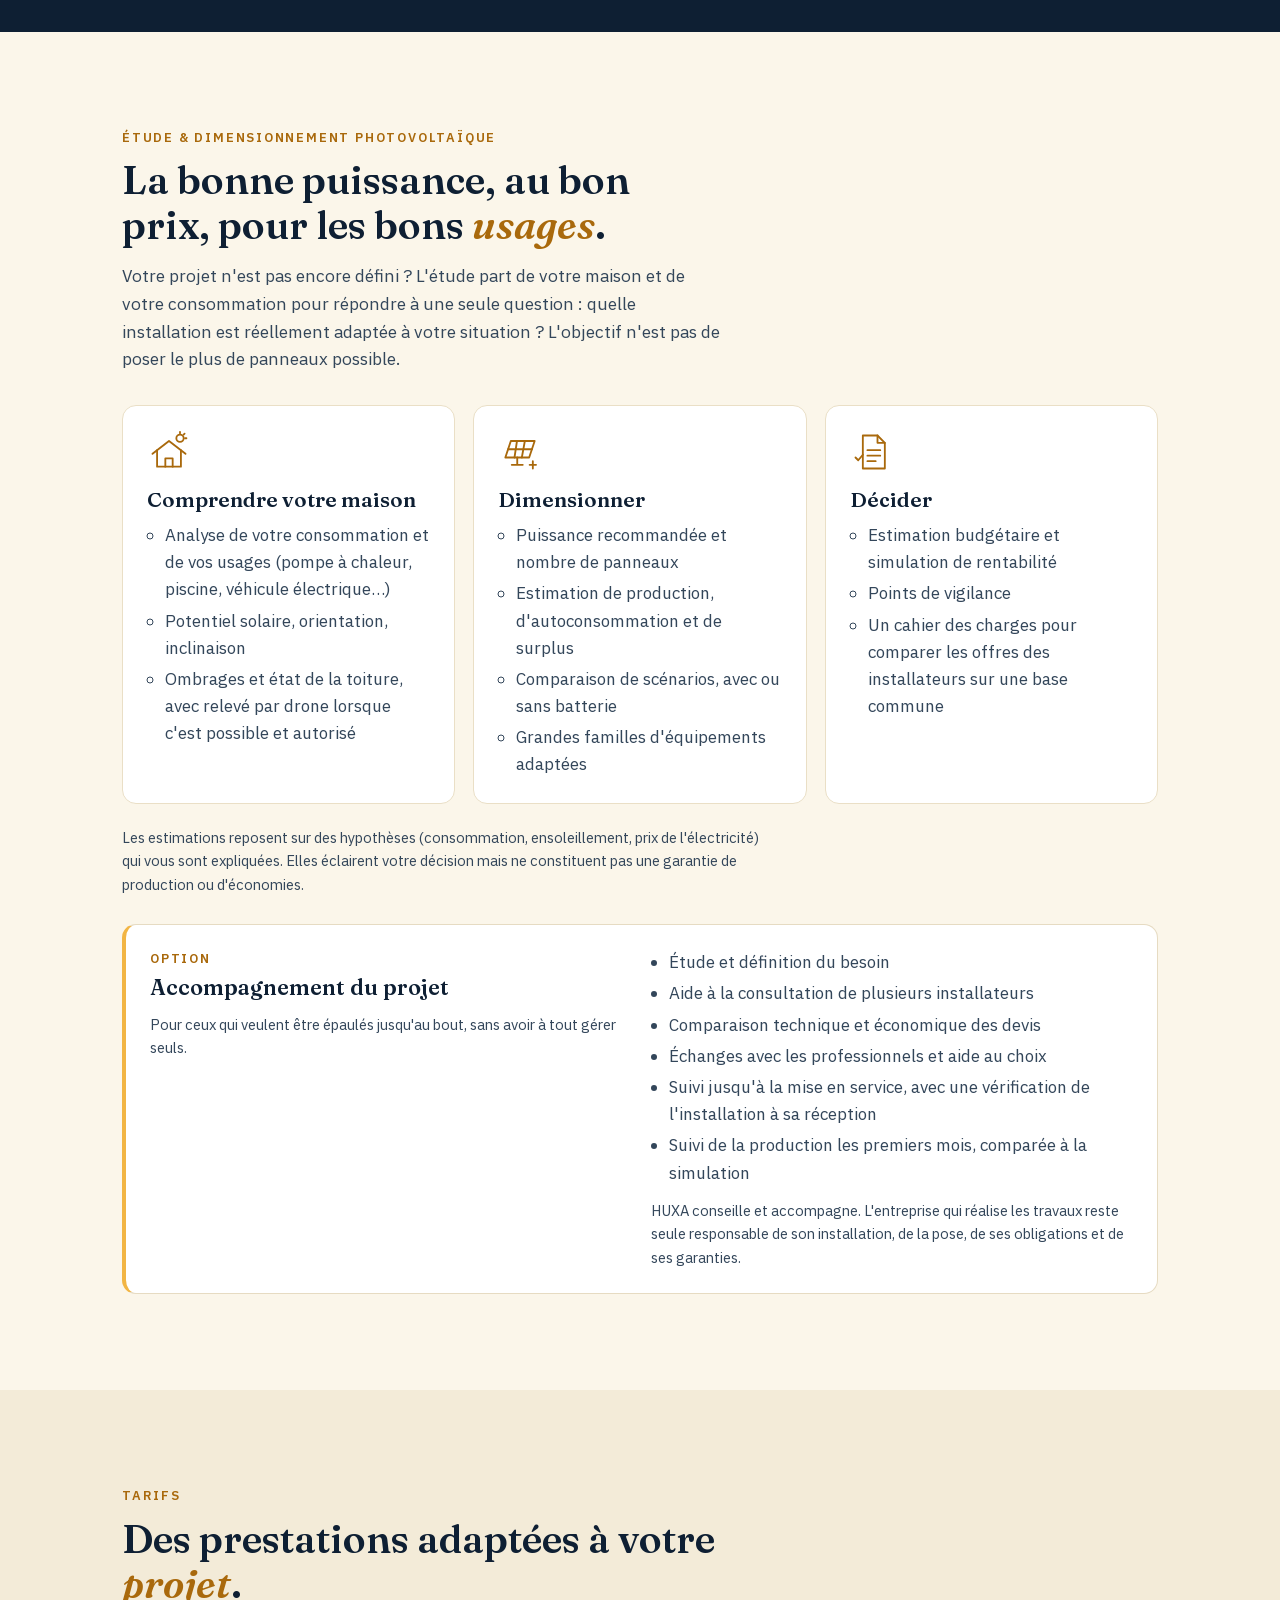
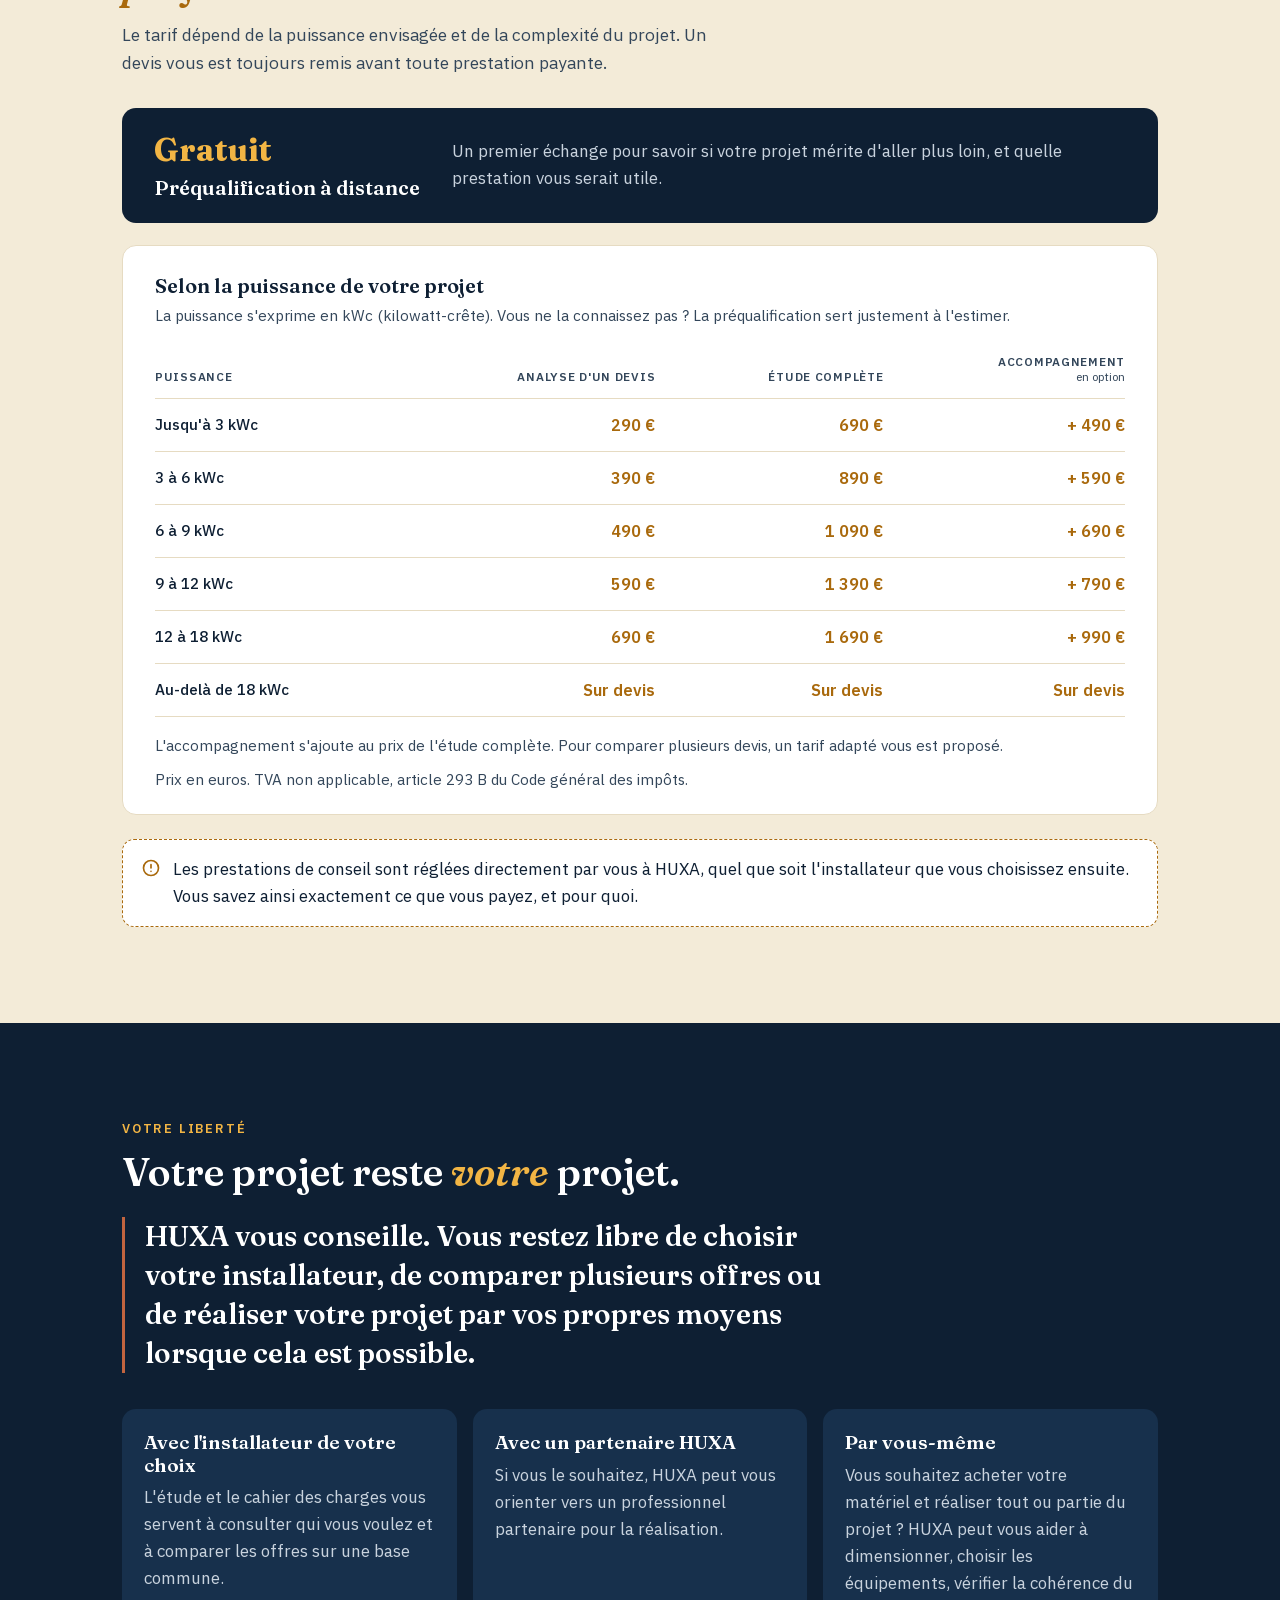
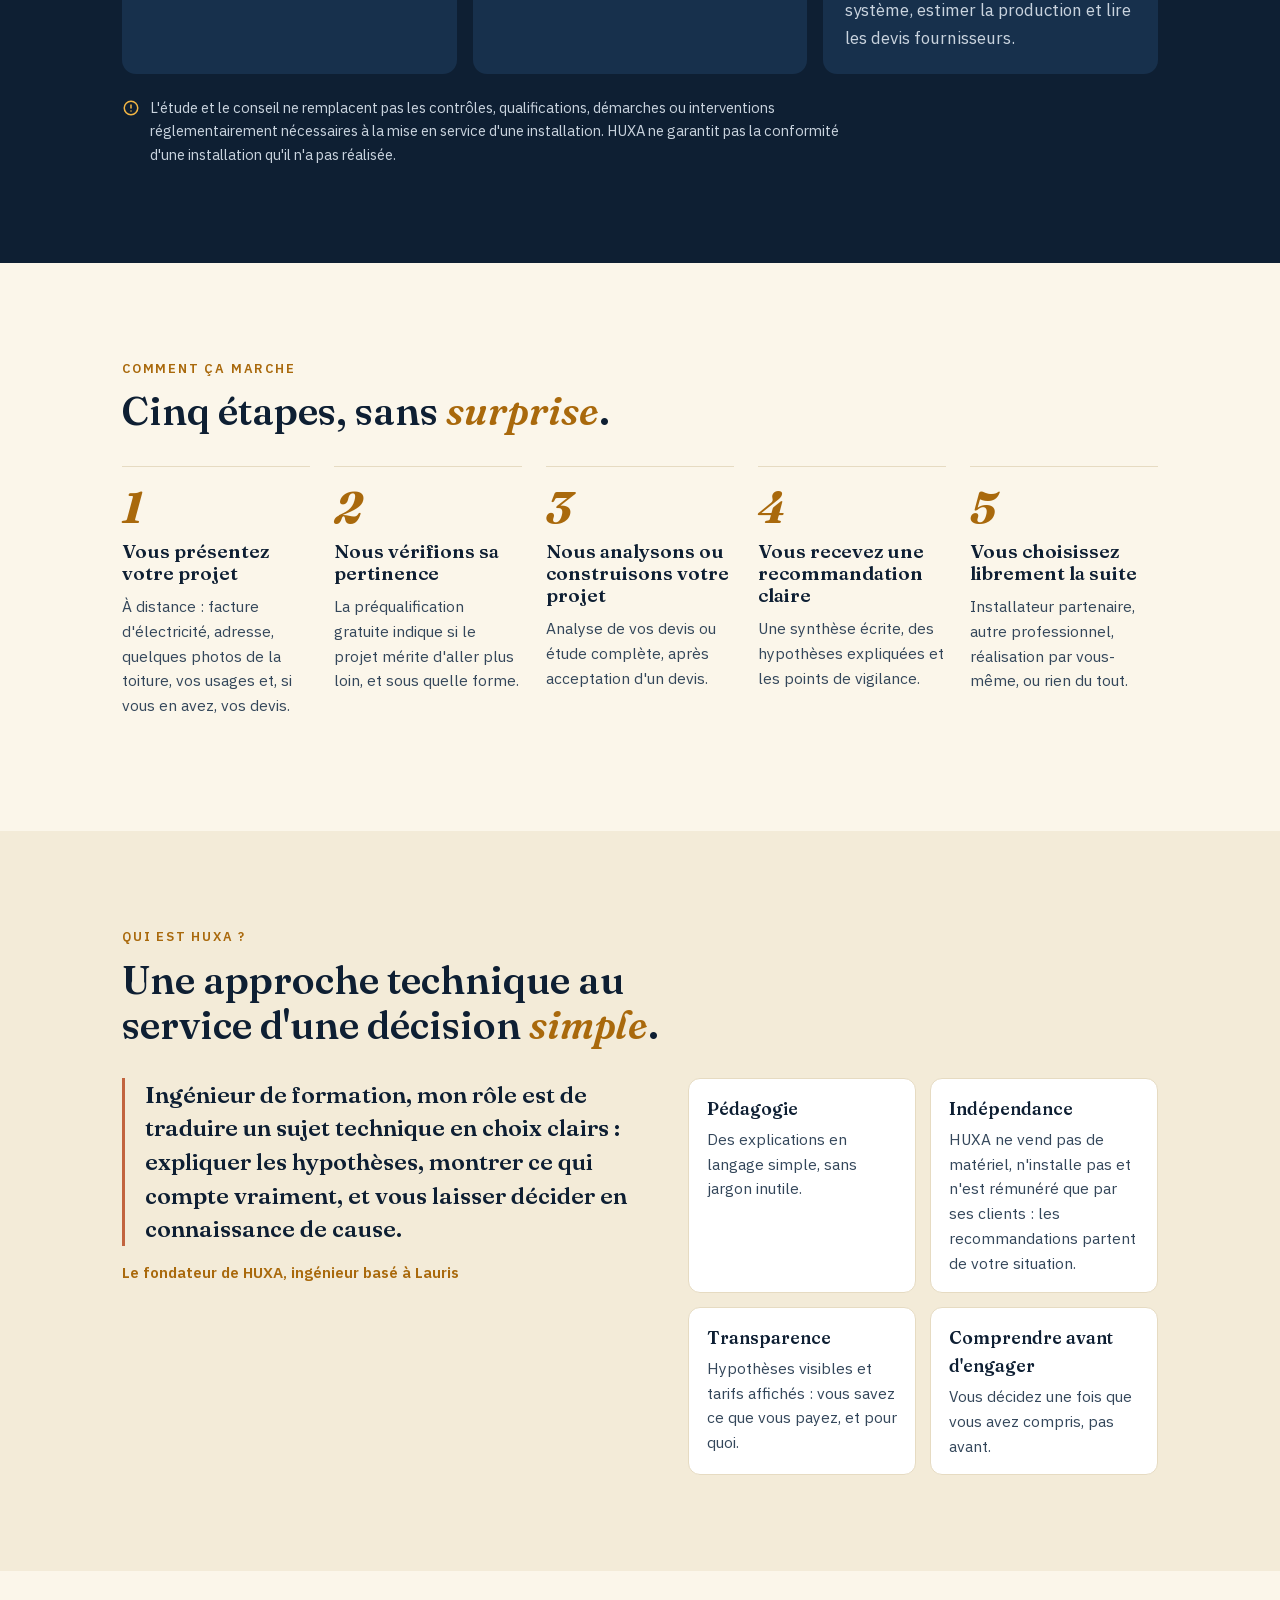
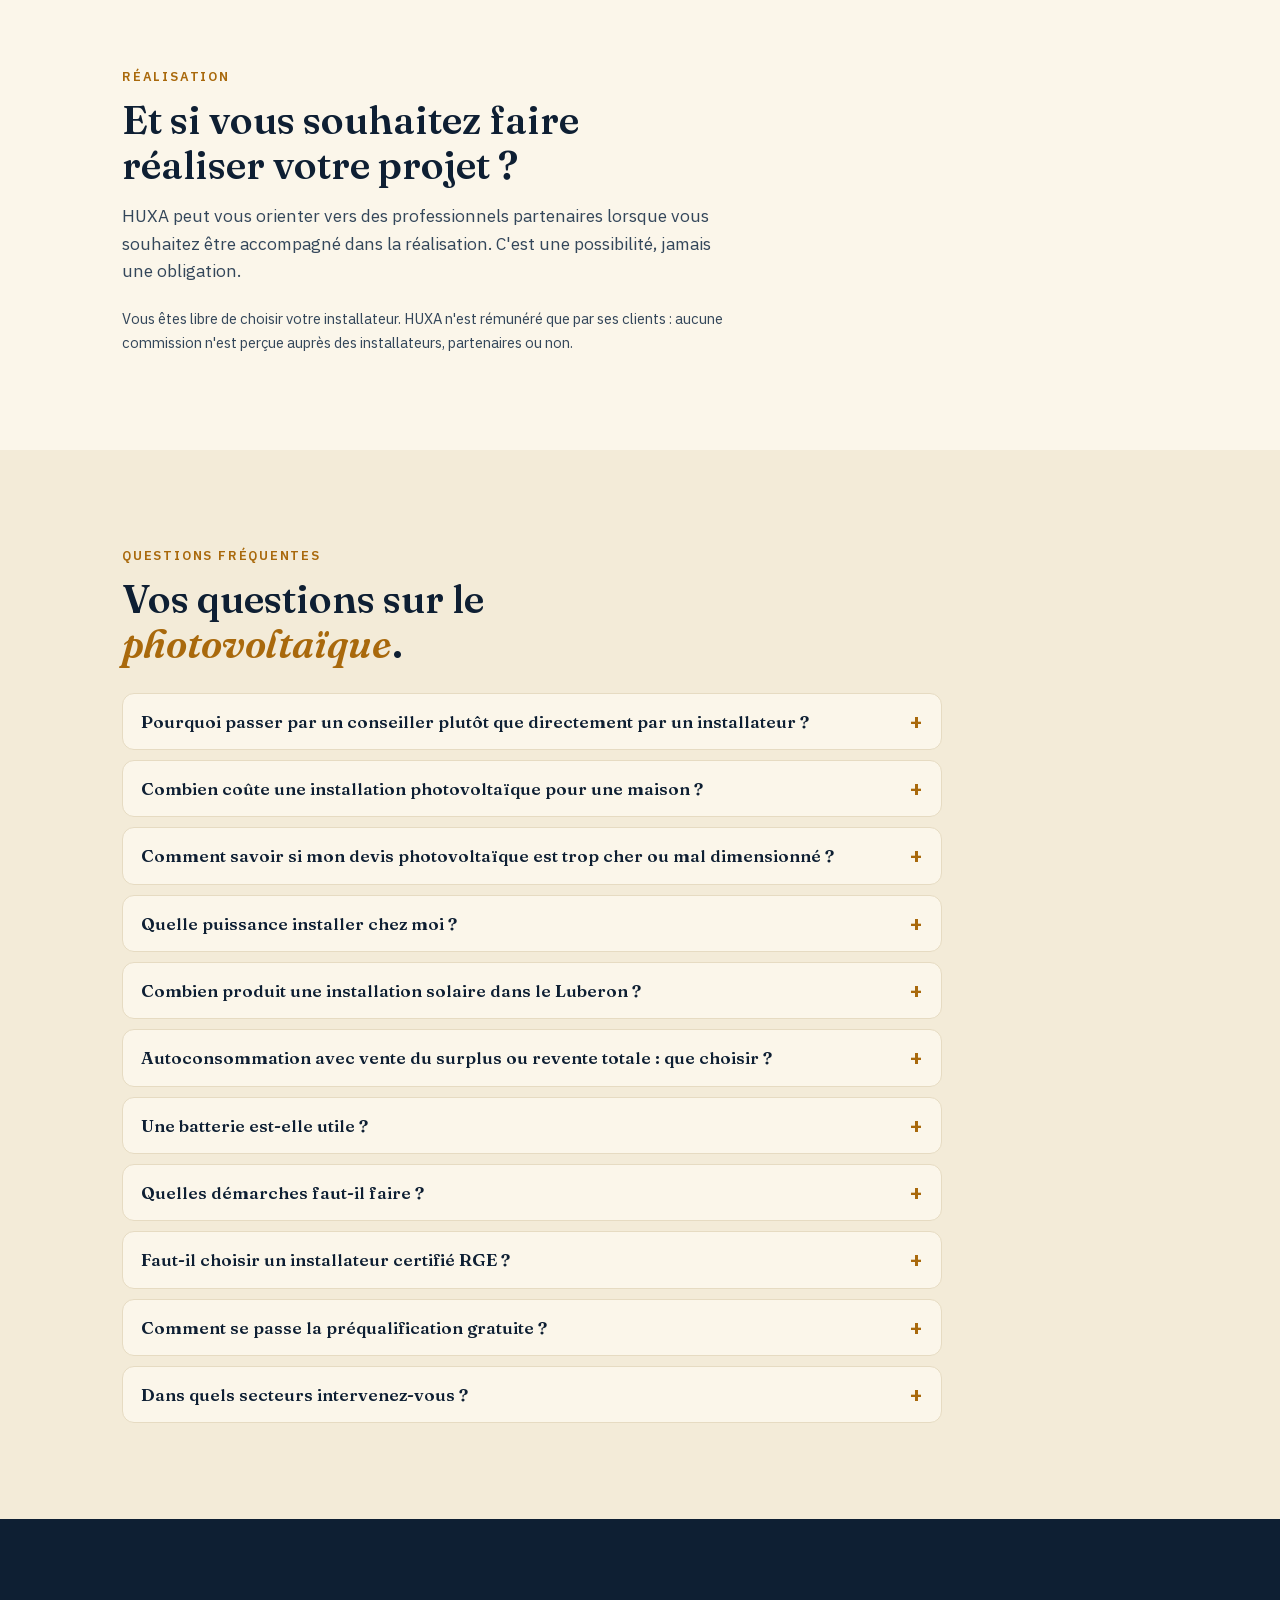
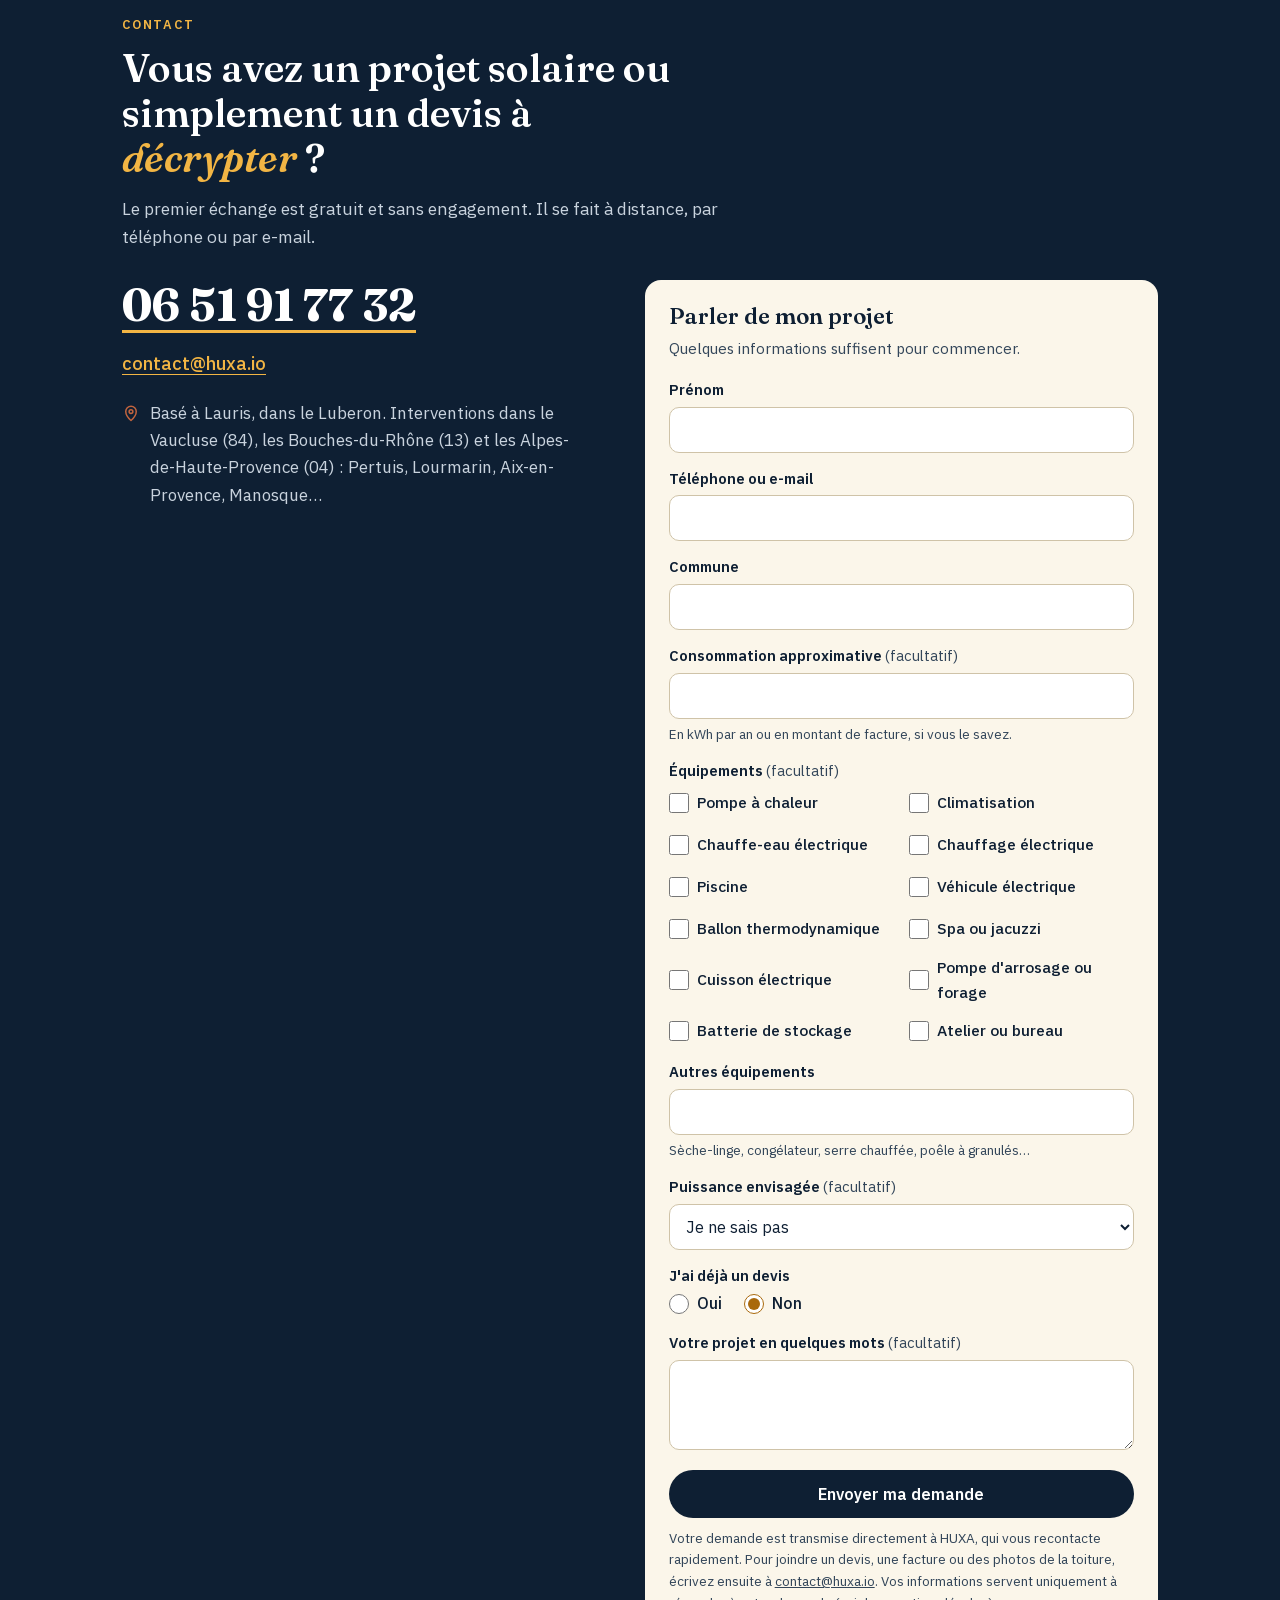
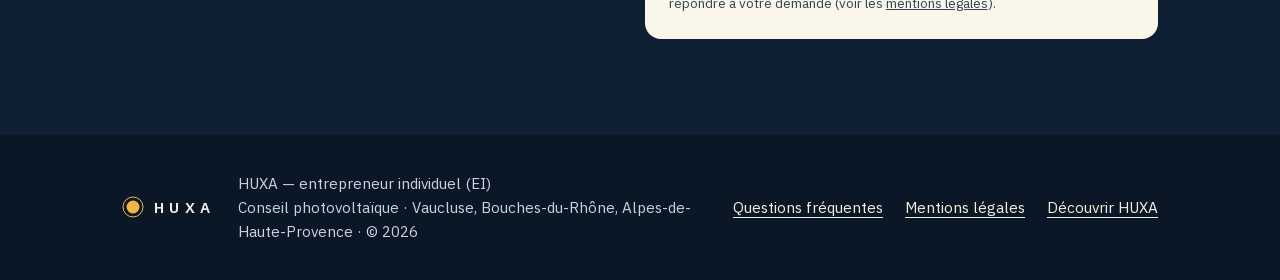
==== commit 48474cfe: "Référencement : FAQ, image de partage, polices hébergées sur le site - Section « Questions fréquente" ====
--- a/index.html
+++ b/index.html
@@ -14,9 +14,14 @@
 <meta property="og:url" content="https://solaire.huxa.io/">
 <meta property="og:locale" content="fr_FR">
 <meta property="og:site_name" content="HUXA">
-<link rel="preconnect" href="https://fonts.googleapis.com">
-<link rel="preconnect" href="https://fonts.gstatic.com" crossorigin>
-<link rel="stylesheet" href="https://fonts.googleapis.com/css2?family=Fraunces:ital,opsz,wght@0,9..144,600;0,9..144,700;1,9..144,600;1,9..144,700&family=IBM+Plex+Sans:wght@400;500;600&display=swap">
+<meta property="og:image" content="https://solaire.huxa.io/og-image.png">
+<meta property="og:image:width" content="1200">
+<meta property="og:image:height" content="630">
+<meta property="og:image:alt" content="HUXA, conseil solaire : avant de signer votre installation solaire, comprenez ce que vous achetez.">
+<meta name="twitter:card" content="summary_large_image">
+<link rel="preload" href="fonts/ibm-plex-sans.woff2" as="font" type="font/woff2" crossorigin>
+<link rel="preload" href="fonts/fraunces-normal.woff2" as="font" type="font/woff2" crossorigin>
+<link rel="stylesheet" href="fonts/fonts.css">
 <script type="application/ld+json">
 {
   "@context": "https://schema.org",
@@ -24,6 +29,8 @@
   "name": "HUXA – Conseil photovoltaïque",
   "description": "Conseil photovoltaïque pour les particuliers : préqualification gratuite à distance, analyse de devis, étude et dimensionnement d'installations solaires, accompagnement jusqu'au choix d'une solution. HUXA conseille et n'installe pas de matériel.",
   "url": "https://solaire.huxa.io/",
+  "logo": "https://solaire.huxa.io/logo.png",
+  "image": "https://solaire.huxa.io/og-image.png",
   "telephone": "+33651917732",
   "email": "contact@huxa.io",
   "address": { "@type": "PostalAddress", "addressLocality": "Lauris", "addressRegion": "Vaucluse", "addressCountry": "FR" },
@@ -35,6 +42,9 @@
     { "@type": "City", "name": "Lauris" },
     { "@type": "City", "name": "Pertuis" },
     { "@type": "City", "name": "Lourmarin" },
+    { "@type": "City", "name": "Cadenet" },
+    { "@type": "City", "name": "Apt" },
+    { "@type": "City", "name": "Cavaillon" },
     { "@type": "City", "name": "Aix-en-Provence" },
     { "@type": "City", "name": "Manosque" }
   ],
@@ -49,6 +59,102 @@
       { "@type": "Offer", "priceSpecification": { "@type": "PriceSpecification", "minPrice": "490", "priceCurrency": "EUR" }, "itemOffered": { "@type": "Service", "name": "Accompagnement de projet photovoltaïque" } }
     ]
   }
+}
+</script>
+<script type="application/ld+json">
+{
+  "@context": "https://schema.org",
+  "@type": "FAQPage",
+  "mainEntity": [
+    {
+      "@type": "Question",
+      "name": "Pourquoi passer par un conseiller plutôt que directement par un installateur ?",
+      "acceptedAnswer": {
+        "@type": "Answer",
+        "text": "Un installateur vend une installation : son devis est aussi une offre commerciale. HUXA ne vend pas de matériel, n'installe pas et ne touche aucune commission. Son seul rôle est de vous aider à savoir quelle installation correspond à votre maison, et si les propositions reçues sont cohérentes. Vous gardez ensuite le libre choix de votre installateur."
+      }
+    },
+    {
+      "@type": "Question",
+      "name": "Combien coûte une installation photovoltaïque pour une maison ?",
+      "acceptedAnswer": {
+        "@type": "Answer",
+        "text": "Le prix dépend surtout de la puissance, du matériel (panneaux, onduleur ou micro-onduleurs, batterie éventuelle), de la toiture et des prestations incluses. Pour une maison, le budget se situe souvent entre 10 000 et 20 000 €. Plus que le prix total, il faut comparer ce qui est réellement inclus et vérifier que la puissance proposée correspond à vos besoins : c'est l'objet de l'analyse de devis."
+      }
+    },
+    {
+      "@type": "Question",
+      "name": "Comment savoir si mon devis photovoltaïque est trop cher ou mal dimensionné ?",
+      "acceptedAnswer": {
+        "@type": "Answer",
+        "text": "Quelques signaux doivent alerter : une puissance très supérieure à votre consommation, une production ou des économies annoncées sans hypothèses détaillées, une batterie proposée d'office, des marques et références de matériel absentes, un financement lié au devis ou une offre « valable aujourd'hui seulement ». L'analyse de devis HUXA reprend chaque point et vous indique les questions à poser à l'installateur."
+      }
+    },
+    {
+      "@type": "Question",
+      "name": "Quelle puissance installer chez moi ?",
+      "acceptedAnswer": {
+        "@type": "Answer",
+        "text": "La bonne puissance dépend de votre consommation, du moment de la journée où vous consommez, de vos équipements (pompe à chaleur, piscine, véhicule électrique…), de la surface et de l'orientation de la toiture, et de ce que vous voulez faire du surplus. Plus de panneaux ne veut pas dire plus d'économies : une installation surdimensionnée injecte surtout sur le réseau une électricité moins bien valorisée que celle que vous consommez."
+      }
+    },
+    {
+      "@type": "Question",
+      "name": "Combien produit une installation solaire dans le Luberon ?",
+      "acceptedAnswer": {
+        "@type": "Answer",
+        "text": "Le sud du Vaucluse fait partie des secteurs les plus ensoleillés de France. Pour une toiture orientée au sud, sans ombrage, on compte en ordre de grandeur 1 300 à 1 500 kWh par an et par kWc installé. Orientation, inclinaison et ombrages (arbres, cheminées, relief) peuvent faire varier ce chiffre sensiblement : c'est pourquoi l'étude les examine maison par maison."
+      }
+    },
+    {
+      "@type": "Question",
+      "name": "Autoconsommation avec vente du surplus ou revente totale : que choisir ?",
+      "acceptedAnswer": {
+        "@type": "Answer",
+        "text": "Pour un particulier, l'autoconsommation avec vente du surplus est le cas le plus courant : vous consommez directement une partie de votre production et le reste est vendu sous contrat. La revente totale peut se justifier dans certains cas, par exemple une grande toiture avec une faible consommation. Le choix dépend de votre consommation, de la puissance et des tarifs en vigueur, qui évoluent régulièrement : l'étude compare les scénarios chiffrés."
+      }
+    },
+    {
+      "@type": "Question",
+      "name": "Une batterie est-elle utile ?",
+      "acceptedAnswer": {
+        "@type": "Answer",
+        "text": "Pas systématiquement. Une batterie augmente la part de votre production que vous consommez, mais elle alourdit nettement le budget et sa durée de vie est plus courte que celle des panneaux. Elle peut être pertinente selon vos usages du soir et le prix de l'électricité ; dans bien des cas, décaler certains usages en journée (chauffe-eau, piscine, recharge du véhicule) est plus rentable. L'étude compare les scénarios avec et sans batterie."
+      }
+    },
+    {
+      "@type": "Question",
+      "name": "Quelles démarches faut-il faire ?",
+      "acceptedAnswer": {
+        "@type": "Answer",
+        "text": "En général : une déclaration préalable de travaux en mairie, une demande de raccordement auprès d'Enedis, l'attestation de conformité électrique (Consuel) et, si vous vendez votre surplus, un contrat d'achat. Dans les secteurs protégés, fréquents dans le Luberon (abords de monuments historiques, sites classés), l'avis de l'architecte des Bâtiments de France est requis et peut imposer des contraintes d'aspect. Ces démarches sont généralement prises en charge par l'installateur ; HUXA vous aide à vérifier qu'elles figurent bien dans le devis."
+      }
+    },
+    {
+      "@type": "Question",
+      "name": "Faut-il choisir un installateur certifié RGE ?",
+      "acceptedAnswer": {
+        "@type": "Answer",
+        "text": "C'est fortement recommandé : la qualification RGE (QualiPV pour le photovoltaïque) est en pratique nécessaire pour bénéficier des aides publiques et du contrat d'achat du surplus. Elle ne garantit pas à elle seule la qualité d'une offre, mais son absence doit alerter. Vérifiez sa validité dans l'annuaire officiel France Rénov'."
+      }
+    },
+    {
+      "@type": "Question",
+      "name": "Comment se passe la préqualification gratuite ?",
+      "acceptedAnswer": {
+        "@type": "Answer",
+        "text": "Elle se fait à distance, par téléphone ou par e-mail. Vous transmettez quelques éléments (facture d'électricité, adresse, photos de la toiture, usages et, si vous en avez, vos devis) et HUXA vous dit si le projet mérite d'aller plus loin, et quelle prestation vous serait utile. Elle est gratuite et sans engagement."
+      }
+    },
+    {
+      "@type": "Question",
+      "name": "Dans quels secteurs intervenez-vous ?",
+      "acceptedAnswer": {
+        "@type": "Answer",
+        "text": "HUXA est basé à Lauris et intervient dans le Vaucluse (84), les Bouches-du-Rhône (13) et les Alpes-de-Haute-Provence (04) : Luberon, Pertuis, Cadenet, Lourmarin, Apt, Cavaillon, Aix-en-Provence, Manosque… La préqualification et l'analyse de devis se font à distance."
+      }
+    }
+  ]
 }
 </script>
 <style>
@@ -262,6 +368,15 @@
 .cases label{display:flex;align-items:center;gap:8px;font-weight:500;font-size:.98rem;min-height:32px}
 .cases input{flex:none;width:20px;height:20px;accent-color:var(--or-fonce);margin:0}
 .champ .autre{margin-top:8px}
+.faq{margin-top:26px;display:grid;gap:10px;max-width:820px}
+.question{background:var(--creme);border:1px solid var(--bord);border-radius:12px}
+.question summary{cursor:pointer;list-style:none;display:flex;justify-content:space-between;align-items:flex-start;gap:16px;padding:16px 18px;font-family:var(--serif);font-weight:600;font-size:1.08rem;line-height:1.35}
+.question summary::-webkit-details-marker{display:none}
+.question summary::after{content:"+";flex:none;font-family:var(--sans);font-size:1.4rem;line-height:1;color:var(--or-fonce)}
+.question[open] summary::after{content:"\2212"}
+.question summary:focus-visible{outline:3px solid var(--or-fonce);outline-offset:2px;border-radius:12px}
+.question p{margin:0;padding:0 18px 18px;color:var(--texte2);max-width:68ch}
+@media (max-width:400px){.cases{grid-template-columns:1fr;gap:6px}}
 .formulaire .btn{width:100%;margin-top:6px}
 .formulaire .petit{font-size:.85rem;color:var(--texte2);margin-top:10px}
 .formulaire .piege{position:absolute;left:-9999px;width:1px;height:1px;overflow:hidden}
@@ -742,7 +857,61 @@
     </div>
   </section>
 
-  <!-- 11. CTA FINAL & CONTACT -->
+  <!-- 11. QUESTIONS FRÉQUENTES -->
+  <section class="sable" id="faq" aria-labelledby="titre-faq">
+    <div class="wrap">
+      <p class="etiquette">Questions fréquentes</p>
+      <h2 id="titre-faq">Vos questions sur le <em class="or-f">photovoltaïque</em>.</h2>
+      <div class="faq">
+        <details class="question">
+          <summary>Pourquoi passer par un conseiller plutôt que directement par un installateur&nbsp;?</summary>
+          <p>Un installateur vend une installation&nbsp;: son devis est aussi une offre commerciale. HUXA ne vend pas de matériel, n'installe pas et ne touche aucune commission. Son seul rôle est de vous aider à savoir quelle installation correspond à votre maison, et si les propositions reçues sont cohérentes. Vous gardez ensuite le libre choix de votre installateur.</p>
+        </details>
+        <details class="question">
+          <summary>Combien coûte une installation photovoltaïque pour une maison&nbsp;?</summary>
+          <p>Le prix dépend surtout de la puissance, du matériel (panneaux, onduleur ou micro-onduleurs, batterie éventuelle), de la toiture et des prestations incluses. Pour une maison, le budget se situe souvent entre 10&nbsp;000 et 20&nbsp;000&nbsp;€. Plus que le prix total, il faut comparer ce qui est réellement inclus et vérifier que la puissance proposée correspond à vos besoins&nbsp;: c'est l'objet de l'analyse de devis.</p>
+        </details>
+        <details class="question">
+          <summary>Comment savoir si mon devis photovoltaïque est trop cher ou mal dimensionné&nbsp;?</summary>
+          <p>Quelques signaux doivent alerter&nbsp;: une puissance très supérieure à votre consommation, une production ou des économies annoncées sans hypothèses détaillées, une batterie proposée d'office, des marques et références de matériel absentes, un financement lié au devis ou une offre «&nbsp;valable aujourd'hui seulement&nbsp;». L'analyse de devis HUXA reprend chaque point et vous indique les questions à poser à l'installateur.</p>
+        </details>
+        <details class="question">
+          <summary>Quelle puissance installer chez moi&nbsp;?</summary>
+          <p>La bonne puissance dépend de votre consommation, du moment de la journée où vous consommez, de vos équipements (pompe à chaleur, piscine, véhicule électrique…), de la surface et de l'orientation de la toiture, et de ce que vous voulez faire du surplus. Plus de panneaux ne veut pas dire plus d'économies&nbsp;: une installation surdimensionnée injecte surtout sur le réseau une électricité moins bien valorisée que celle que vous consommez.</p>
+        </details>
+        <details class="question">
+          <summary>Combien produit une installation solaire dans le Luberon&nbsp;?</summary>
+          <p>Le sud du Vaucluse fait partie des secteurs les plus ensoleillés de France. Pour une toiture orientée au sud, sans ombrage, on compte en ordre de grandeur 1&nbsp;300 à 1&nbsp;500&nbsp;kWh par an et par kWc installé. Orientation, inclinaison et ombrages (arbres, cheminées, relief) peuvent faire varier ce chiffre sensiblement&nbsp;: c'est pourquoi l'étude les examine maison par maison.</p>
+        </details>
+        <details class="question">
+          <summary>Autoconsommation avec vente du surplus ou revente totale&nbsp;: que choisir&nbsp;?</summary>
+          <p>Pour un particulier, l'autoconsommation avec vente du surplus est le cas le plus courant&nbsp;: vous consommez directement une partie de votre production et le reste est vendu sous contrat. La revente totale peut se justifier dans certains cas, par exemple une grande toiture avec une faible consommation. Le choix dépend de votre consommation, de la puissance et des tarifs en vigueur, qui évoluent régulièrement&nbsp;: l'étude compare les scénarios chiffrés.</p>
+        </details>
+        <details class="question">
+          <summary>Une batterie est-elle utile&nbsp;?</summary>
+          <p>Pas systématiquement. Une batterie augmente la part de votre production que vous consommez, mais elle alourdit nettement le budget et sa durée de vie est plus courte que celle des panneaux. Elle peut être pertinente selon vos usages du soir et le prix de l'électricité&nbsp;; dans bien des cas, décaler certains usages en journée (chauffe-eau, piscine, recharge du véhicule) est plus rentable. L'étude compare les scénarios avec et sans batterie.</p>
+        </details>
+        <details class="question">
+          <summary>Quelles démarches faut-il faire&nbsp;?</summary>
+          <p>En général&nbsp;: une déclaration préalable de travaux en mairie, une demande de raccordement auprès d'Enedis, l'attestation de conformité électrique (Consuel) et, si vous vendez votre surplus, un contrat d'achat. Dans les secteurs protégés, fréquents dans le Luberon (abords de monuments historiques, sites classés), l'avis de l'architecte des Bâtiments de France est requis et peut imposer des contraintes d'aspect. Ces démarches sont généralement prises en charge par l'installateur&nbsp;; HUXA vous aide à vérifier qu'elles figurent bien dans le devis.</p>
+        </details>
+        <details class="question">
+          <summary>Faut-il choisir un installateur certifié RGE&nbsp;?</summary>
+          <p>C'est fortement recommandé&nbsp;: la qualification RGE (QualiPV pour le photovoltaïque) est en pratique nécessaire pour bénéficier des aides publiques et du contrat d'achat du surplus. Elle ne garantit pas à elle seule la qualité d'une offre, mais son absence doit alerter. Vérifiez sa validité dans l'annuaire officiel France Rénov'.</p>
+        </details>
+        <details class="question">
+          <summary>Comment se passe la préqualification gratuite&nbsp;?</summary>
+          <p>Elle se fait à distance, par téléphone ou par e-mail. Vous transmettez quelques éléments (facture d'électricité, adresse, photos de la toiture, usages et, si vous en avez, vos devis) et HUXA vous dit si le projet mérite d'aller plus loin, et quelle prestation vous serait utile. Elle est gratuite et sans engagement.</p>
+        </details>
+        <details class="question">
+          <summary>Dans quels secteurs intervenez-vous&nbsp;?</summary>
+          <p>HUXA est basé à Lauris et intervient dans le Vaucluse (84), les Bouches-du-Rhône (13) et les Alpes-de-Haute-Provence (04)&nbsp;: Luberon, Pertuis, Cadenet, Lourmarin, Apt, Cavaillon, Aix-en-Provence, Manosque… La préqualification et l'analyse de devis se font à distance.</p>
+        </details>
+      </div>
+    </div>
+  </section>
+
+  <!-- 12. CTA FINAL & CONTACT -->
   <section class="sombre" id="contact" aria-labelledby="titre-contact">
     <div class="wrap">
       <p class="etiquette">Contact</p>
@@ -847,6 +1016,7 @@
     <p>HUXA — entrepreneur individuel (EI)<br>Conseil photovoltaïque · Vaucluse, Bouches-du-Rhône, Alpes-de-Haute-Provence · © <span id="annee">2026</span></p>
     <nav aria-label="Liens de pied de page">
       <ul>
+        <li><a href="#faq">Questions fréquentes</a></li>
         <li><a href="mentions-legales.html">Mentions légales</a></li>
         <li><a href="https://huxa.io">Découvrir HUXA</a></li>
       </ul>
--- a/fonts/fonts.css
+++ b/fonts/fonts.css
@@ -0,0 +1,4 @@
+/* Polices hébergées sur le site (sous-ensemble latin), licence SIL Open Font License 1.1 : Fraunces (Undercase Type), IBM Plex Sans (IBM) */
+@font-face{font-family:"Fraunces";font-style:italic;font-weight:600 700;font-display:swap;src:url(fraunces-italic.woff2) format("woff2");unicode-range:U+0000-00FF, U+0131, U+0152-0153, U+02BB-02BC, U+02C6, U+02DA, U+02DC, U+0304, U+0308, U+0329, U+2000-206F, U+20AC, U+2122, U+2191, U+2193, U+2212, U+2215, U+FEFF, U+FFFD}
+@font-face{font-family:"Fraunces";font-style:normal;font-weight:600 700;font-display:swap;src:url(fraunces-normal.woff2) format("woff2");unicode-range:U+0000-00FF, U+0131, U+0152-0153, U+02BB-02BC, U+02C6, U+02DA, U+02DC, U+0304, U+0308, U+0329, U+2000-206F, U+20AC, U+2122, U+2191, U+2193, U+2212, U+2215, U+FEFF, U+FFFD}
+@font-face{font-family:"IBM Plex Sans";font-style:normal;font-weight:400 600;font-display:swap;src:url(ibm-plex-sans.woff2) format("woff2");unicode-range:U+0000-00FF, U+0131, U+0152-0153, U+02BB-02BC, U+02C6, U+02DA, U+02DC, U+0304, U+0308, U+0329, U+2000-206F, U+20AC, U+2122, U+2191, U+2193, U+2212, U+2215, U+FEFF, U+FFFD}
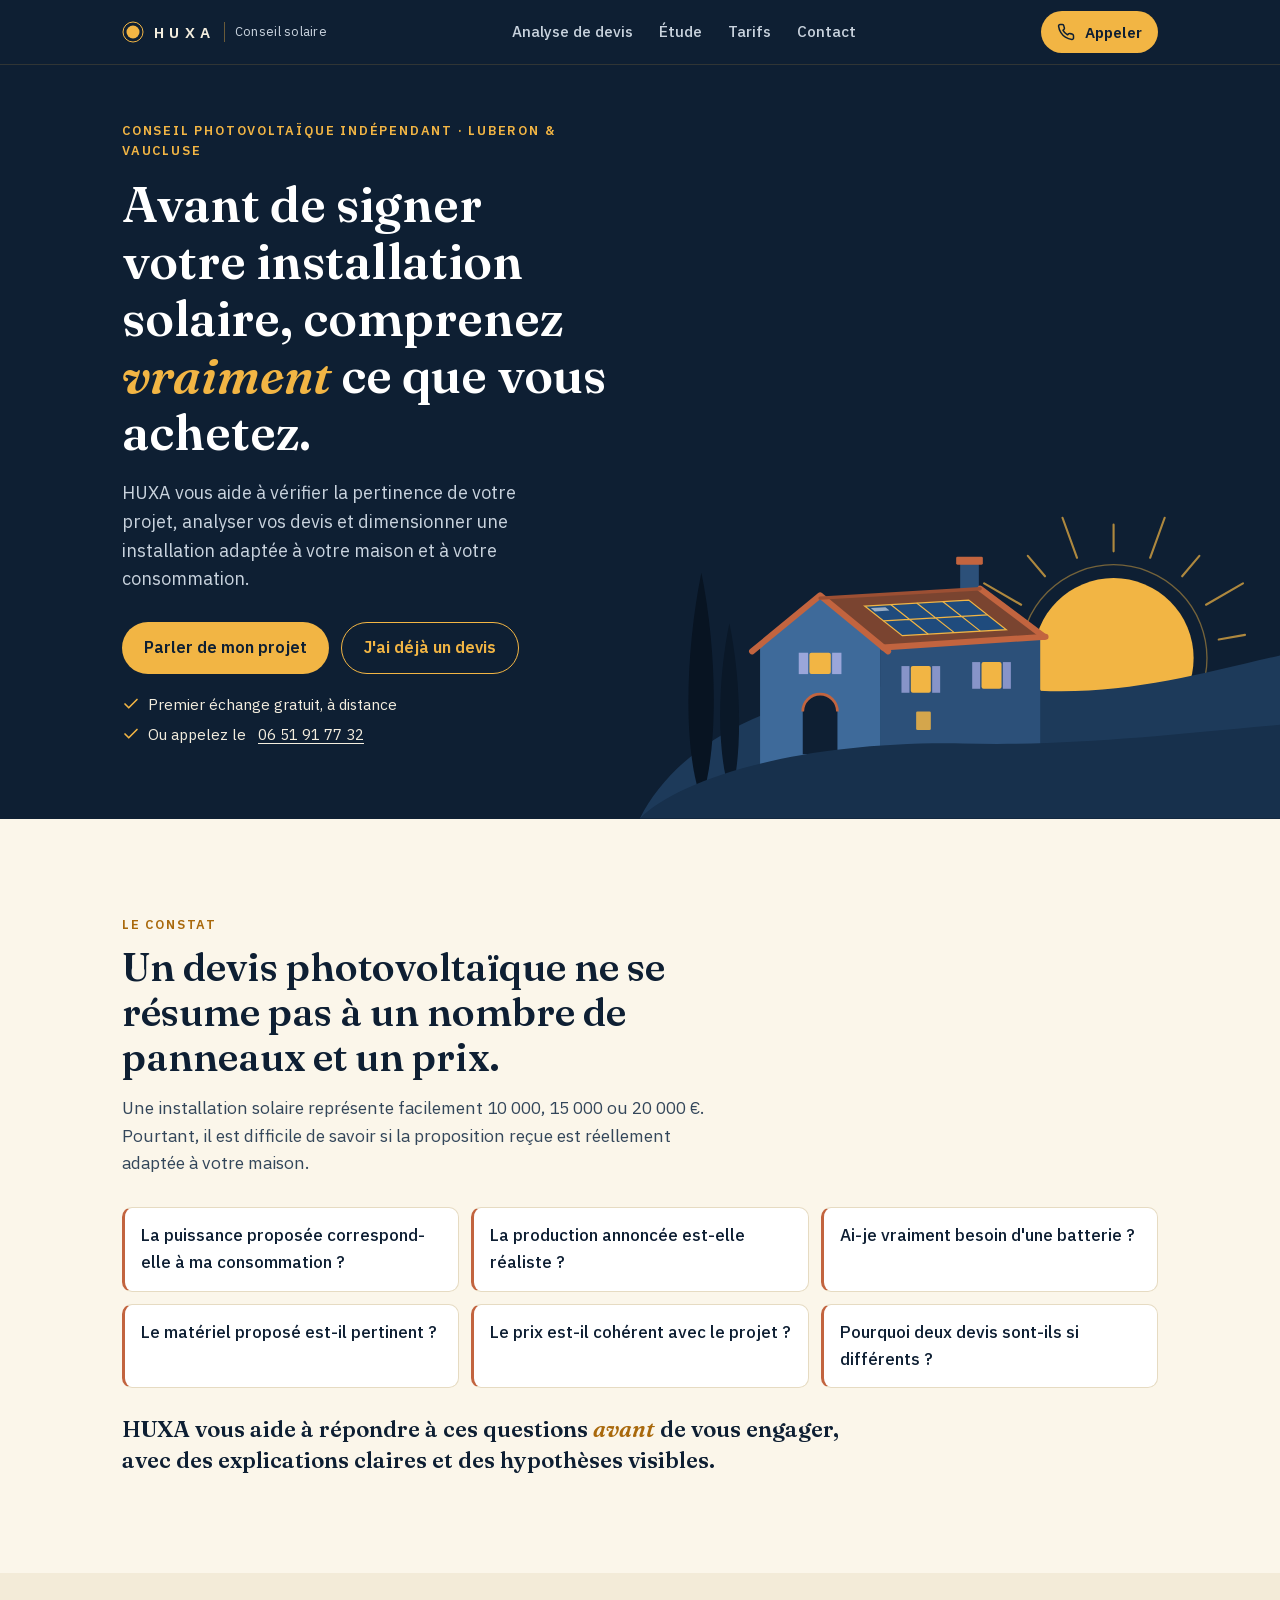
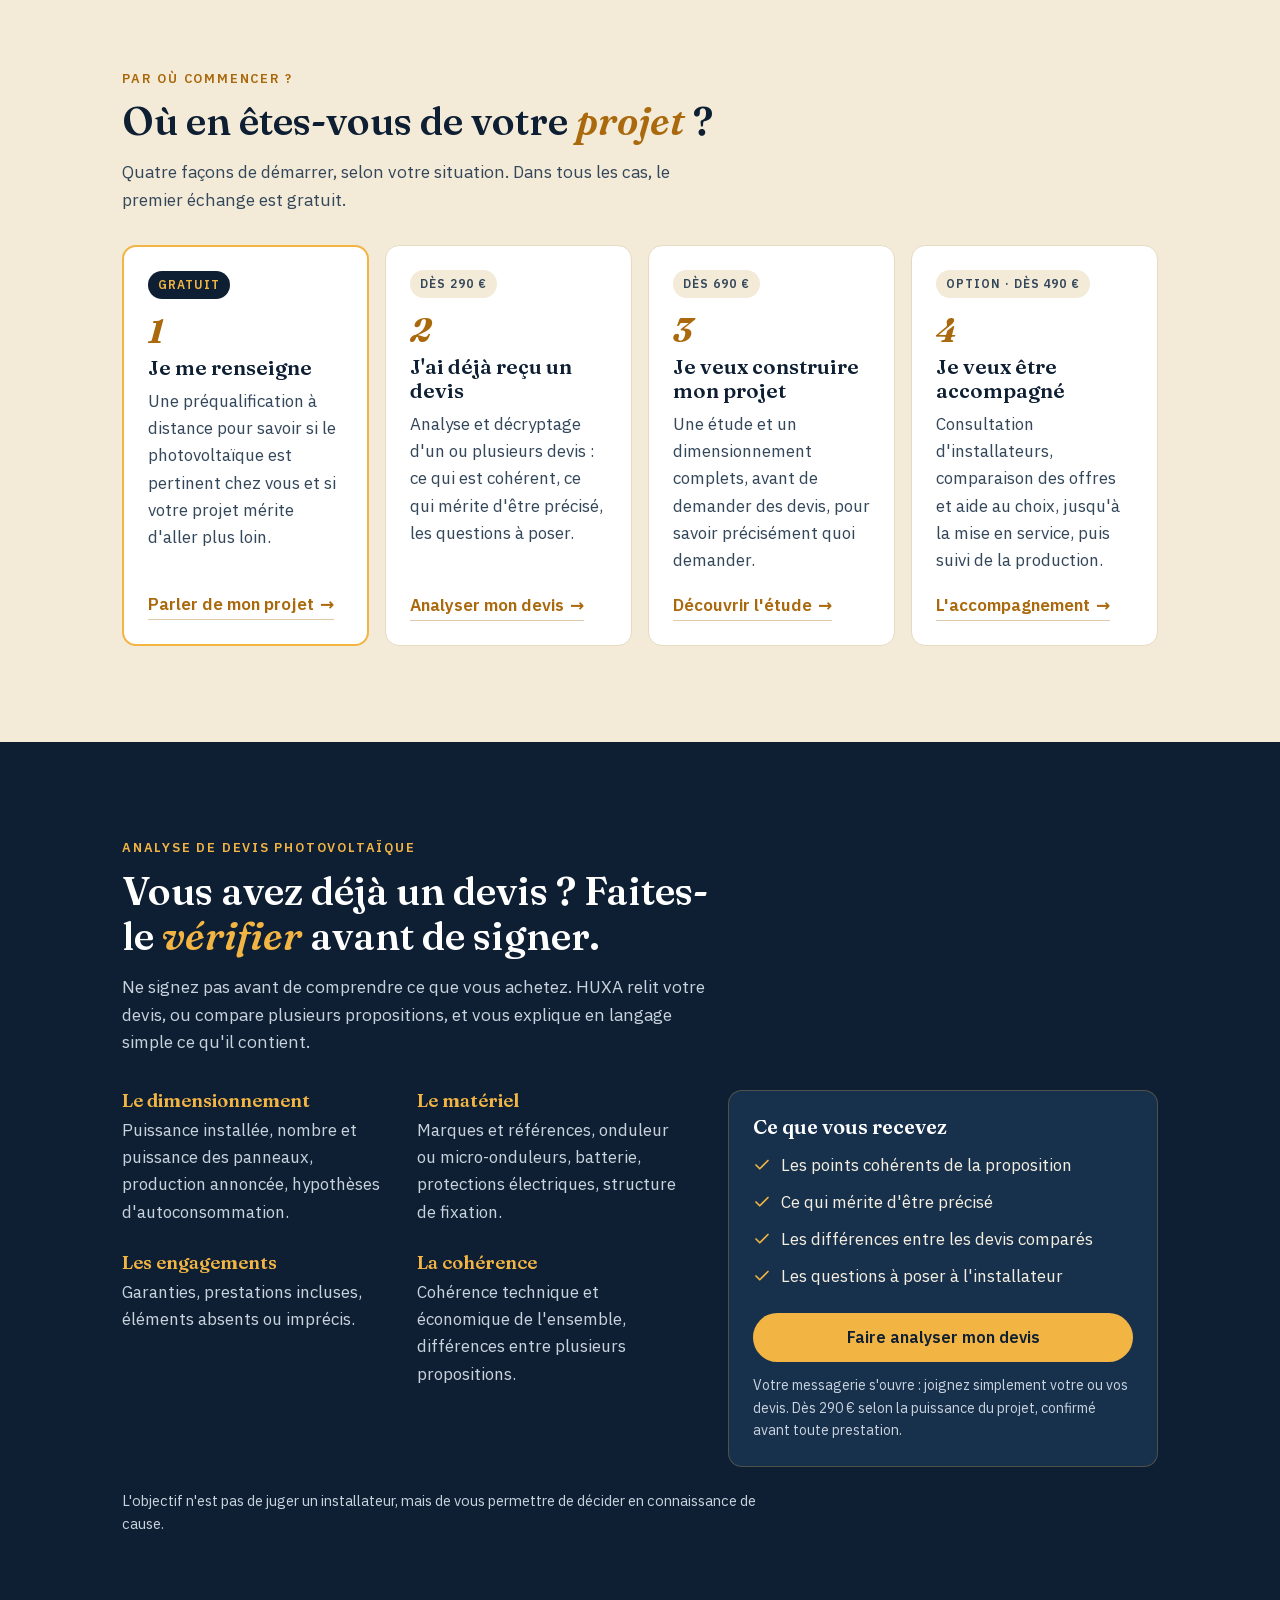
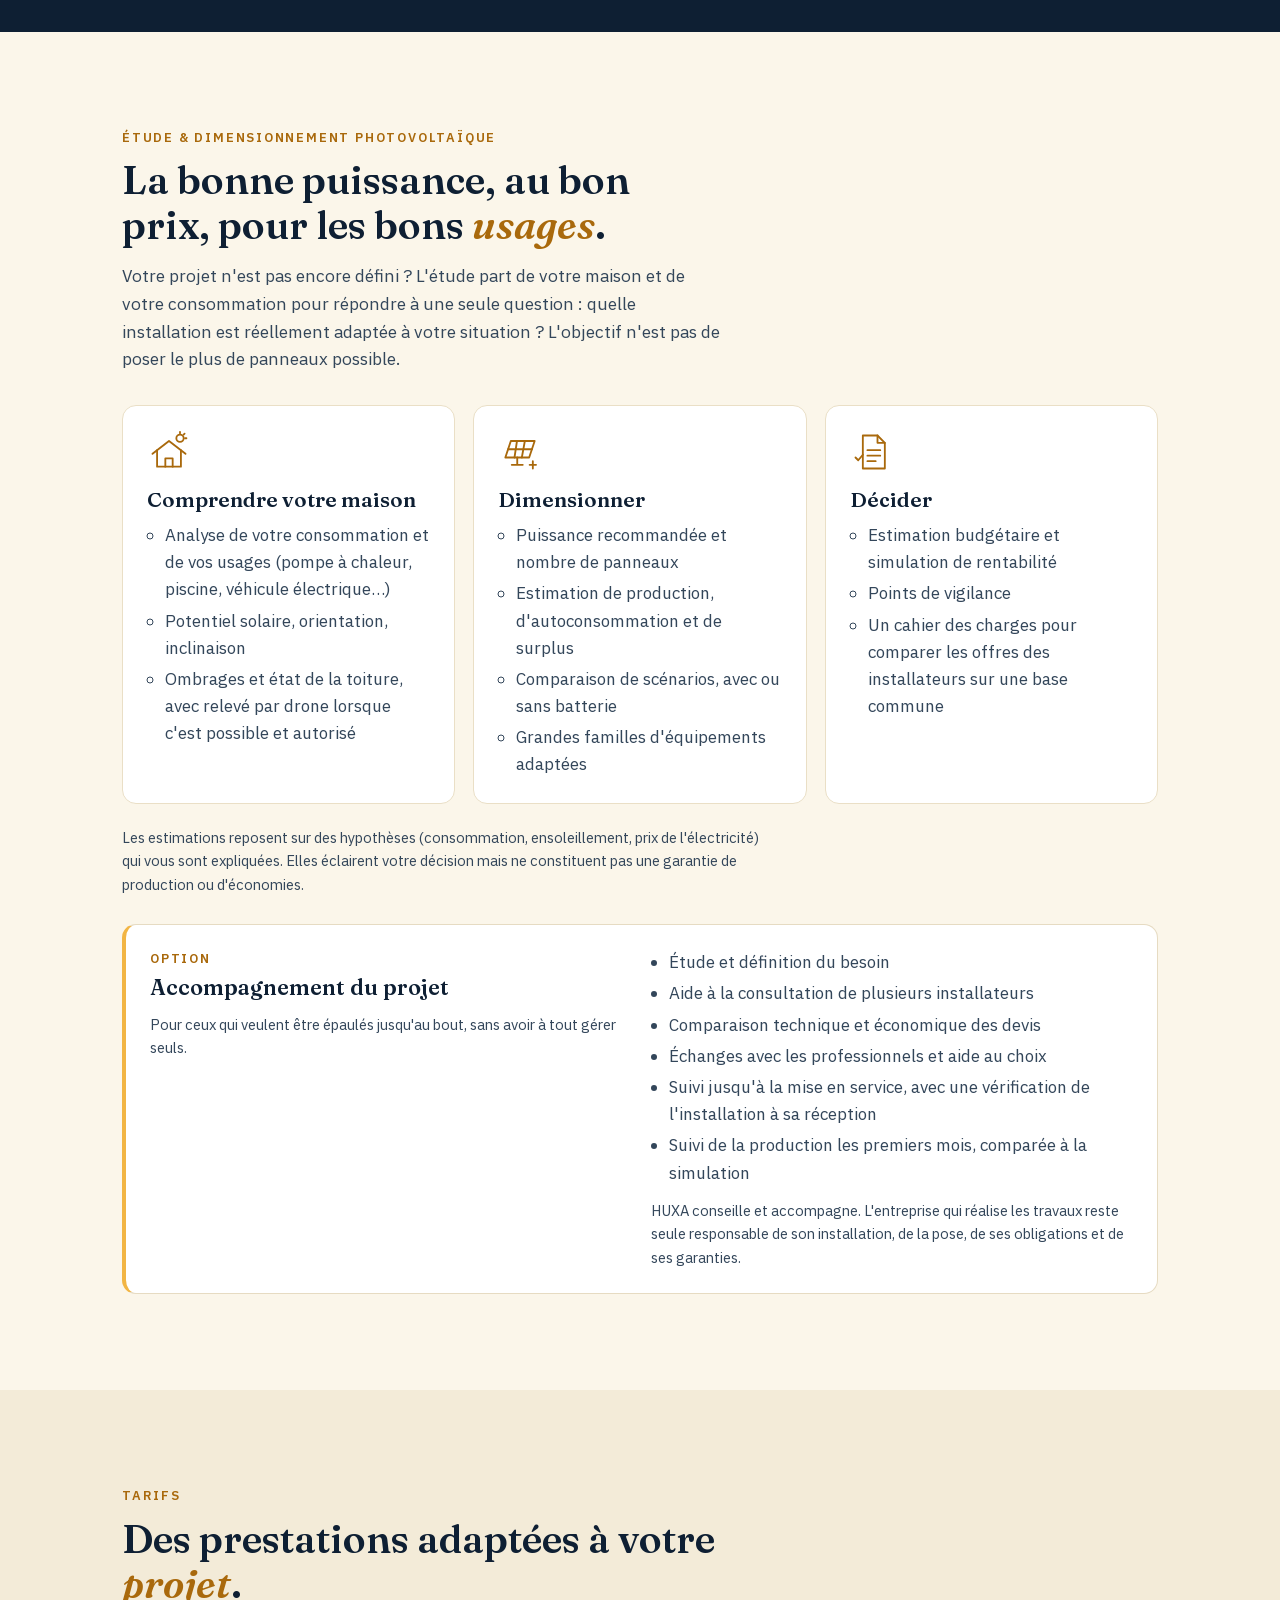
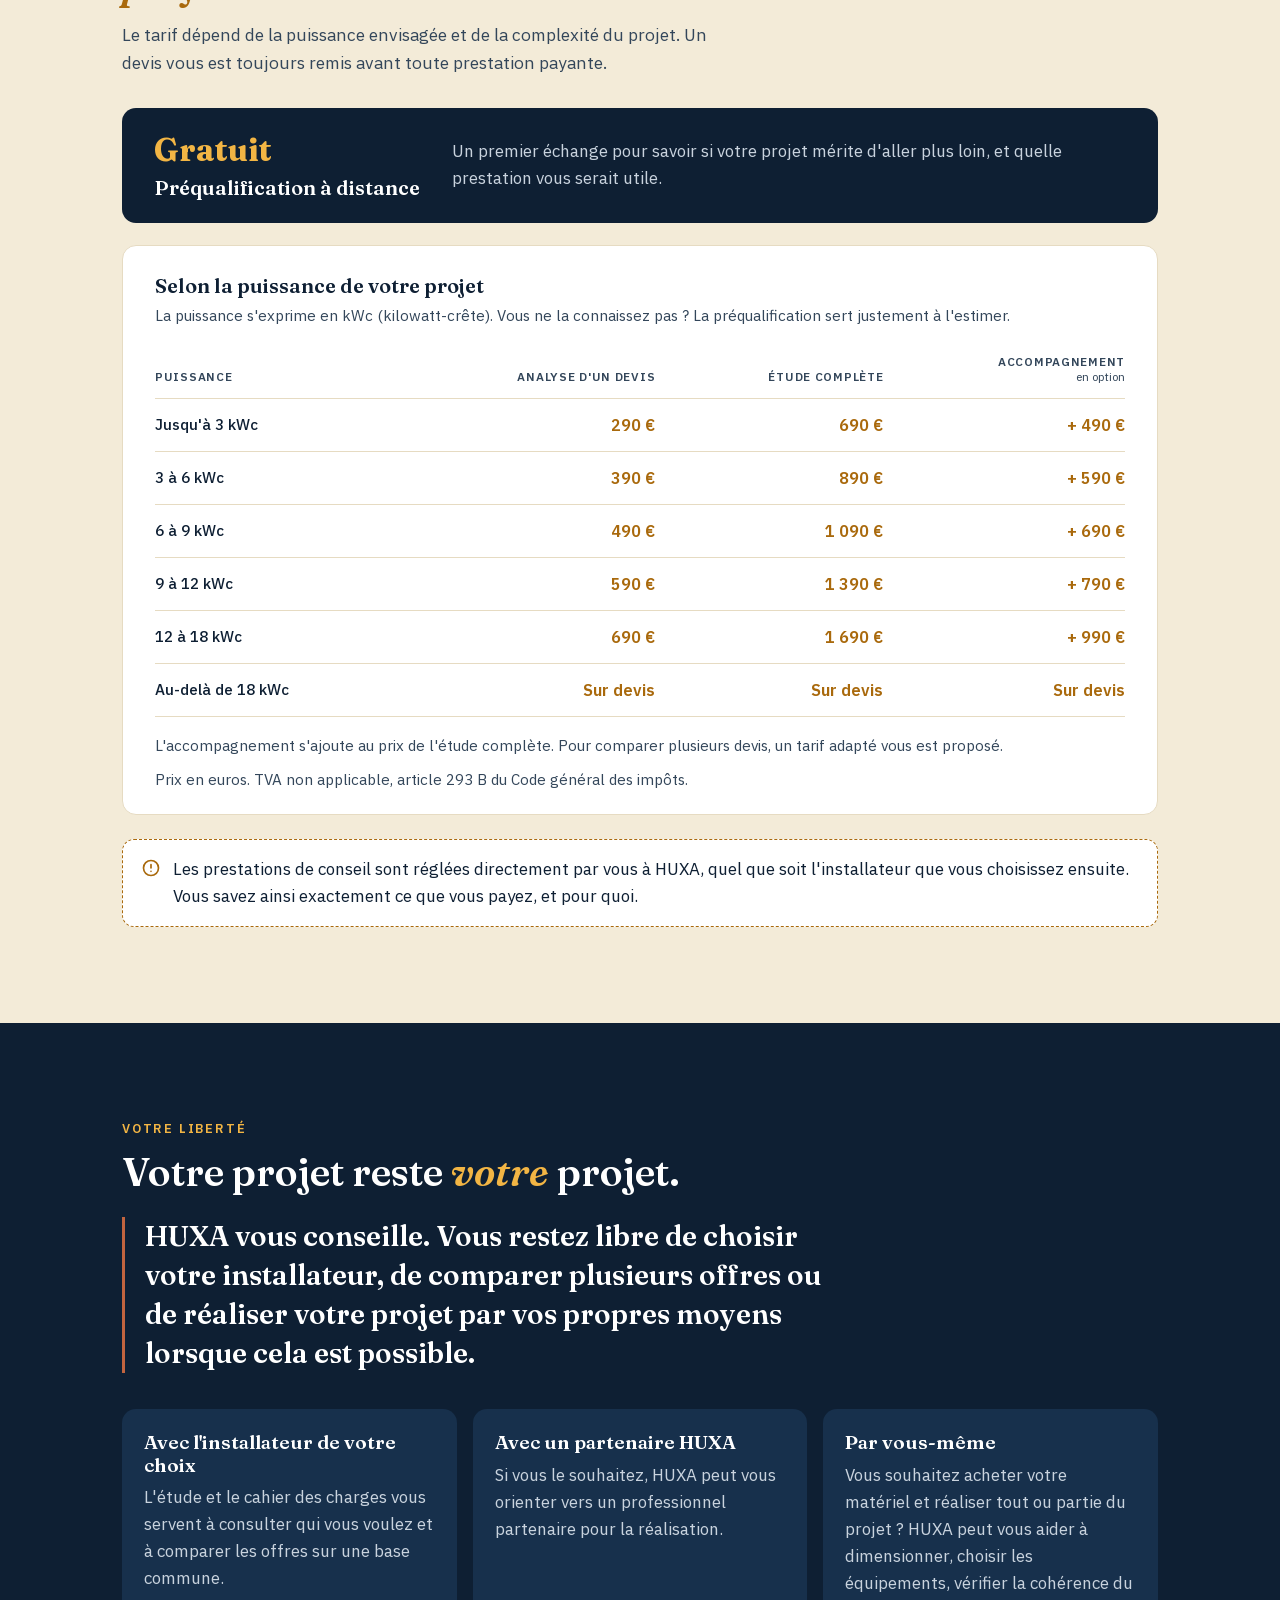
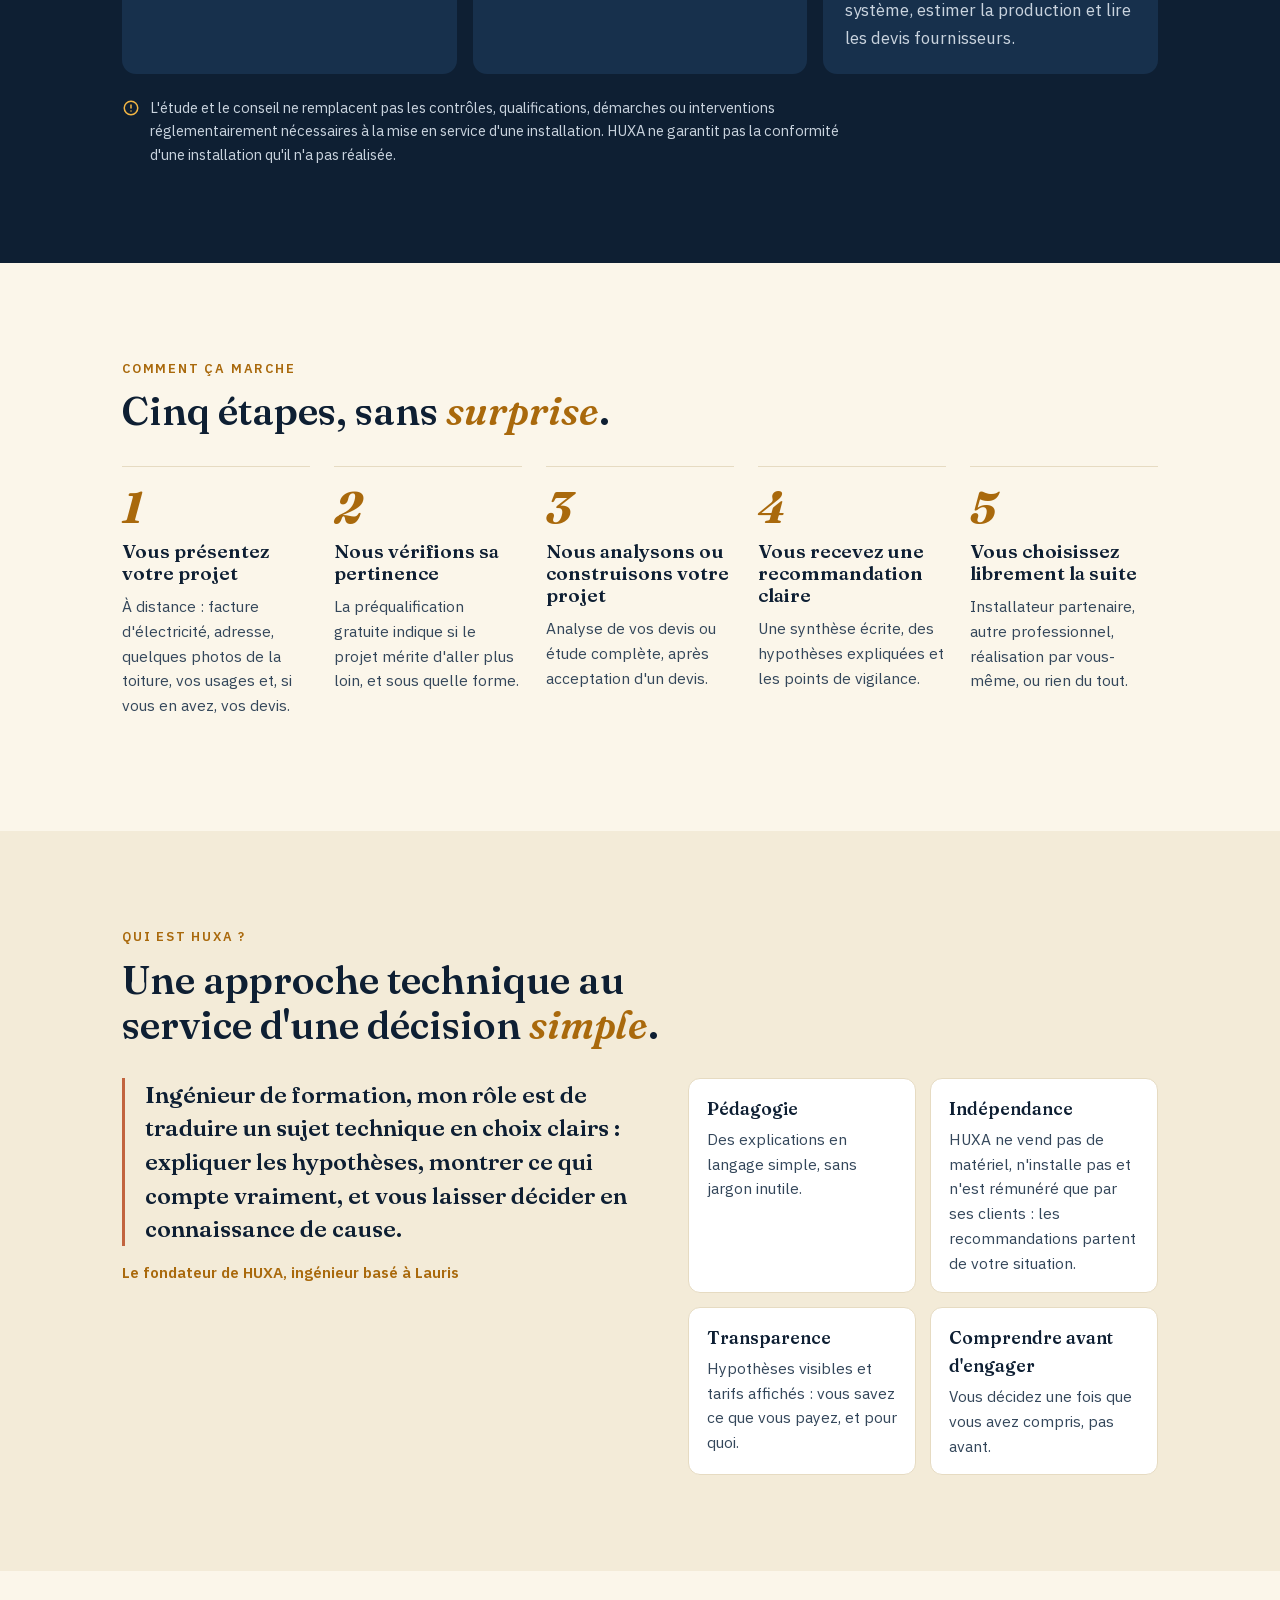
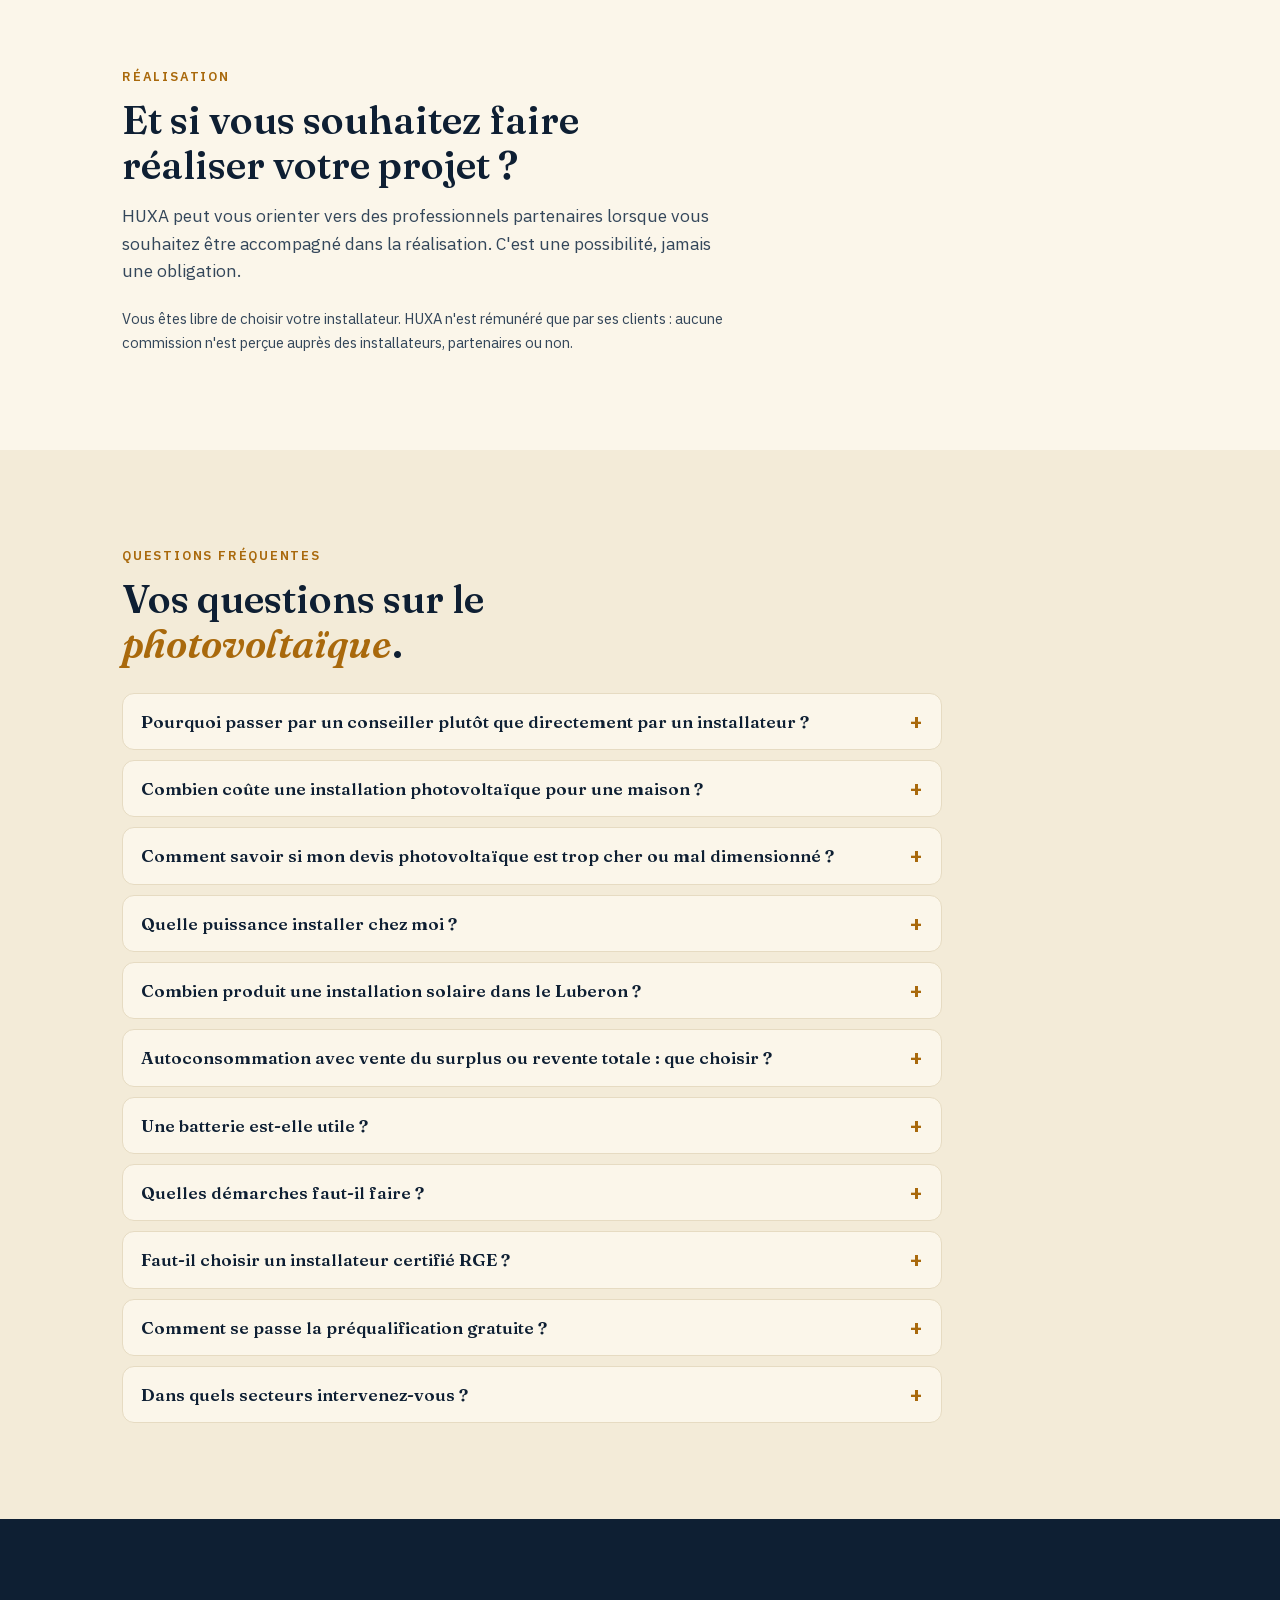
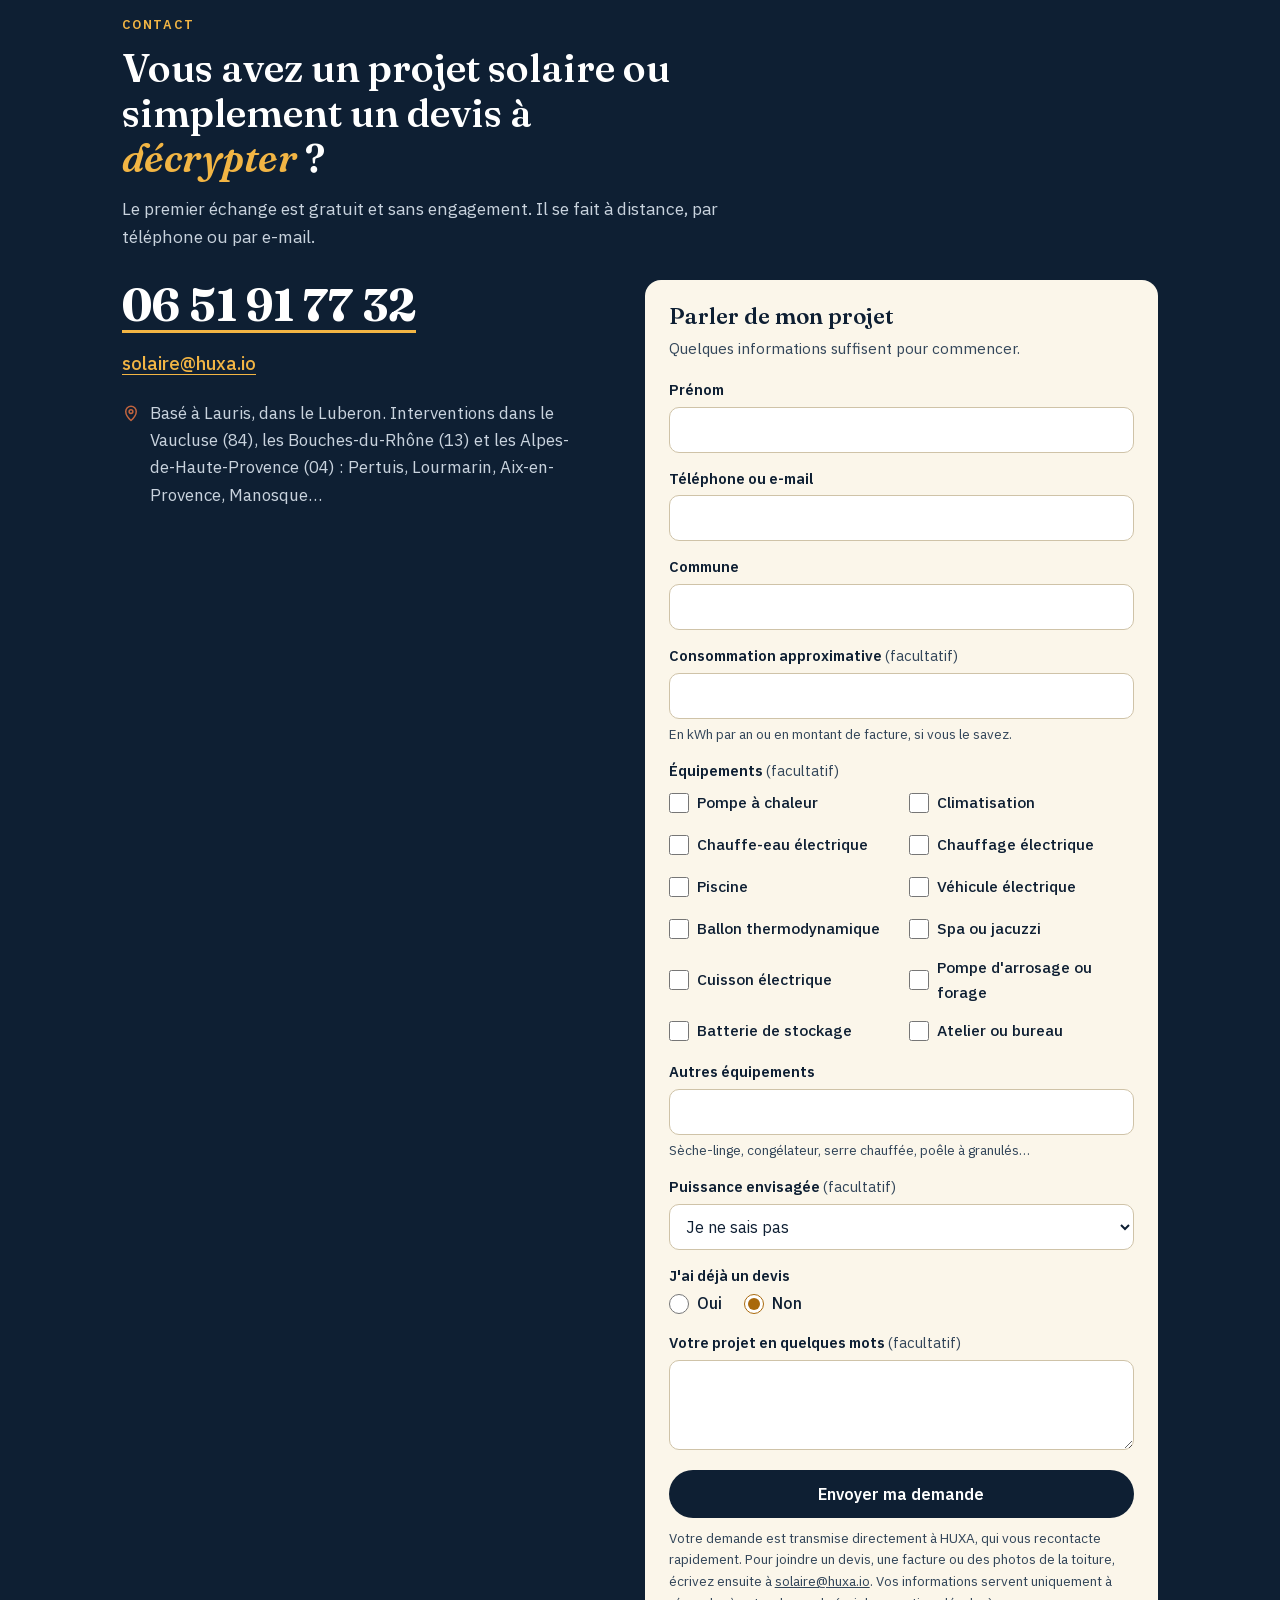
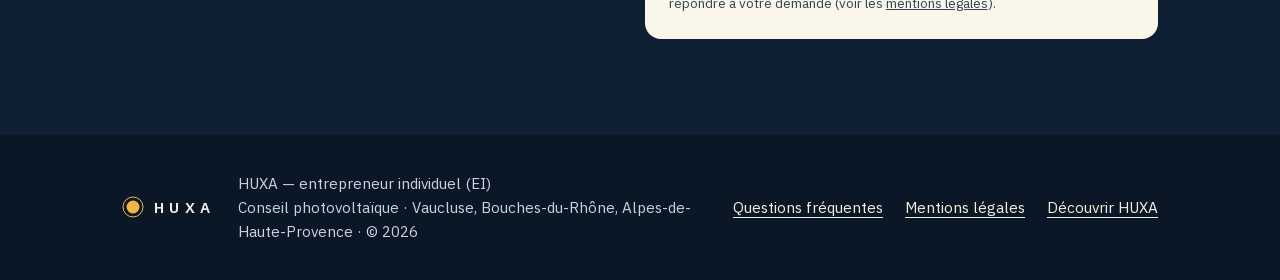
==== commit b7379c28: "Adresse de contact : solaire@huxa.io, boîte dédiée à l'activité solaire Co-Authored-By: Claude Opus " ====
--- a/index.html
+++ b/index.html
@@ -32,7 +32,7 @@
   "logo": "https://solaire.huxa.io/logo.png",
   "image": "https://solaire.huxa.io/og-image.png",
   "telephone": "+33651917732",
-  "email": "contact@huxa.io",
+  "email": "solaire@huxa.io",
   "address": { "@type": "PostalAddress", "addressLocality": "Lauris", "addressRegion": "Vaucluse", "addressCountry": "FR" },
   "areaServed": [
     { "@type": "AdministrativeArea", "name": "Vaucluse" },
@@ -645,7 +645,7 @@
             <li><svg width="18" height="18" viewBox="0 0 24 24" fill="none" stroke="#F2B544" stroke-width="2.2" stroke-linecap="round" stroke-linejoin="round" aria-hidden="true" focusable="false"><path d="M20 6 9 17l-5-5"/></svg>Les différences entre les devis comparés</li>
             <li><svg width="18" height="18" viewBox="0 0 24 24" fill="none" stroke="#F2B544" stroke-width="2.2" stroke-linecap="round" stroke-linejoin="round" aria-hidden="true" focusable="false"><path d="M20 6 9 17l-5-5"/></svg>Les questions à poser à l'installateur</li>
           </ul>
-          <a class="btn btn-or" data-goatcounter-click="clic-mail-devis" href="mailto:contact@huxa.io?subject=Analyse%20de%20devis%20photovolta%C3%AFque&amp;body=Bonjour%2C%0A%0AJe%20souhaite%20faire%20analyser%20mon%20devis%20photovolta%C3%AFque%20(joint%20%C3%A0%20ce%20message).%0A%0APr%C3%A9nom%20%3A%0ACommune%20%3A%0AT%C3%A9l%C3%A9phone%20%3A%0A%0AMerci%20!">Faire analyser mon devis</a>
+          <a class="btn btn-or" data-goatcounter-click="clic-mail-devis" href="mailto:solaire@huxa.io?subject=Analyse%20de%20devis%20photovolta%C3%AFque&amp;body=Bonjour%2C%0A%0AJe%20souhaite%20faire%20analyser%20mon%20devis%20photovolta%C3%AFque%20(joint%20%C3%A0%20ce%20message).%0A%0APr%C3%A9nom%20%3A%0ACommune%20%3A%0AT%C3%A9l%C3%A9phone%20%3A%0A%0AMerci%20!">Faire analyser mon devis</a>
           <p class="petit">Votre messagerie s'ouvre&nbsp;: joignez simplement votre ou vos devis. Dès 290&nbsp;€ selon la puissance du projet, confirmé avant toute prestation.</p>
         </div>
       </div>
@@ -920,7 +920,7 @@
       <div class="contact-grille">
         <div class="coord">
           <a class="tel" href="tel:+33651917732" data-goatcounter-click="clic-telephone" aria-label="Appeler le 06 51 91 77 32">06 51 91 77 32</a><br>
-          <a class="mail" data-goatcounter-click="clic-mail-contact" href="mailto:contact@huxa.io?subject=Projet%20photovolta%C3%AFque">contact@huxa.io</a>
+          <a class="mail" data-goatcounter-click="clic-mail-contact" href="mailto:solaire@huxa.io?subject=Projet%20photovolta%C3%AFque">solaire@huxa.io</a>
           <p class="lieu">
             <svg width="18" height="18" viewBox="0 0 24 24" fill="none" stroke="#C2643F" stroke-width="2" stroke-linecap="round" stroke-linejoin="round" aria-hidden="true" focusable="false"><path d="M12 22s7-6.2 7-12a7 7 0 0 0-14 0c0 5.8 7 12 7 12Z"/><circle cx="12" cy="10" r="2.5"/></svg>
             <span>Basé à Lauris, dans le Luberon. Interventions dans le Vaucluse (84), les Bouches-du-Rhône (13) et les Alpes-de-Haute-Provence (04)&nbsp;: Pertuis, Lourmarin, Aix-en-Provence, Manosque…</span>
@@ -1000,7 +1000,7 @@
             <button type="submit" class="btn btn-nuit">Envoyer ma demande</button>
           </div>
           <p class="statut" id="f-statut" role="status" aria-live="polite"></p>
-          <p class="petit">Votre demande est transmise directement à HUXA, qui vous recontacte rapidement. Pour joindre un devis, une facture ou des photos de la toiture, écrivez ensuite à <a href="mailto:contact@huxa.io">contact@huxa.io</a>. Vos informations servent uniquement à répondre à votre demande (voir les <a href="mentions-legales.html#donnees">mentions légales</a>).</p>
+          <p class="petit">Votre demande est transmise directement à HUXA, qui vous recontacte rapidement. Pour joindre un devis, une facture ou des photos de la toiture, écrivez ensuite à <a href="mailto:solaire@huxa.io">solaire@huxa.io</a>. Vos informations servent uniquement à répondre à votre demande (voir les <a href="mentions-legales.html#donnees">mentions légales</a>).</p>
         </form>
       </div>
     </div>
@@ -1057,7 +1057,7 @@
     if(v("f-message"))lignes.push("","Mon projet : "+v("f-message"));
     var sujet=(devis?"Analyse de devis":"Projet photovoltaïque")+" – "+v("f-commune");
     var parMail=function(){
-      window.location.href="mailto:contact@huxa.io?subject="+encodeURIComponent(sujet)+"&body="+encodeURIComponent(lignes.join("\n"));
+      window.location.href="mailto:solaire@huxa.io?subject="+encodeURIComponent(sujet)+"&body="+encodeURIComponent(lignes.join("\n"));
     };
     if(CLE_WEB3FORMS==="A_COMPLETER"){parMail();return;}
     var donnees={
@@ -1087,7 +1087,7 @@
       if(!r.success)throw new Error(r.message);
       f.reset();
       statut.className="statut ok";
-      statut.innerHTML="Merci, votre demande est bien envoyée&nbsp;! HUXA vous recontacte rapidement."+(devis?" Vous pouvez envoyer votre devis à <a href=\"mailto:contact@huxa.io?subject="+encodeURIComponent(sujet)+"\">contact@huxa.io</a>.":"");
+      statut.innerHTML="Merci, votre demande est bien envoyée&nbsp;! HUXA vous recontacte rapidement."+(devis?" Vous pouvez envoyer votre devis à <a href=\"mailto:solaire@huxa.io?subject="+encodeURIComponent(sujet)+"\">solaire@huxa.io</a>.":"");
       compter("formulaire-envoye");
     }).catch(function(){
       statut.className="statut erreur";
